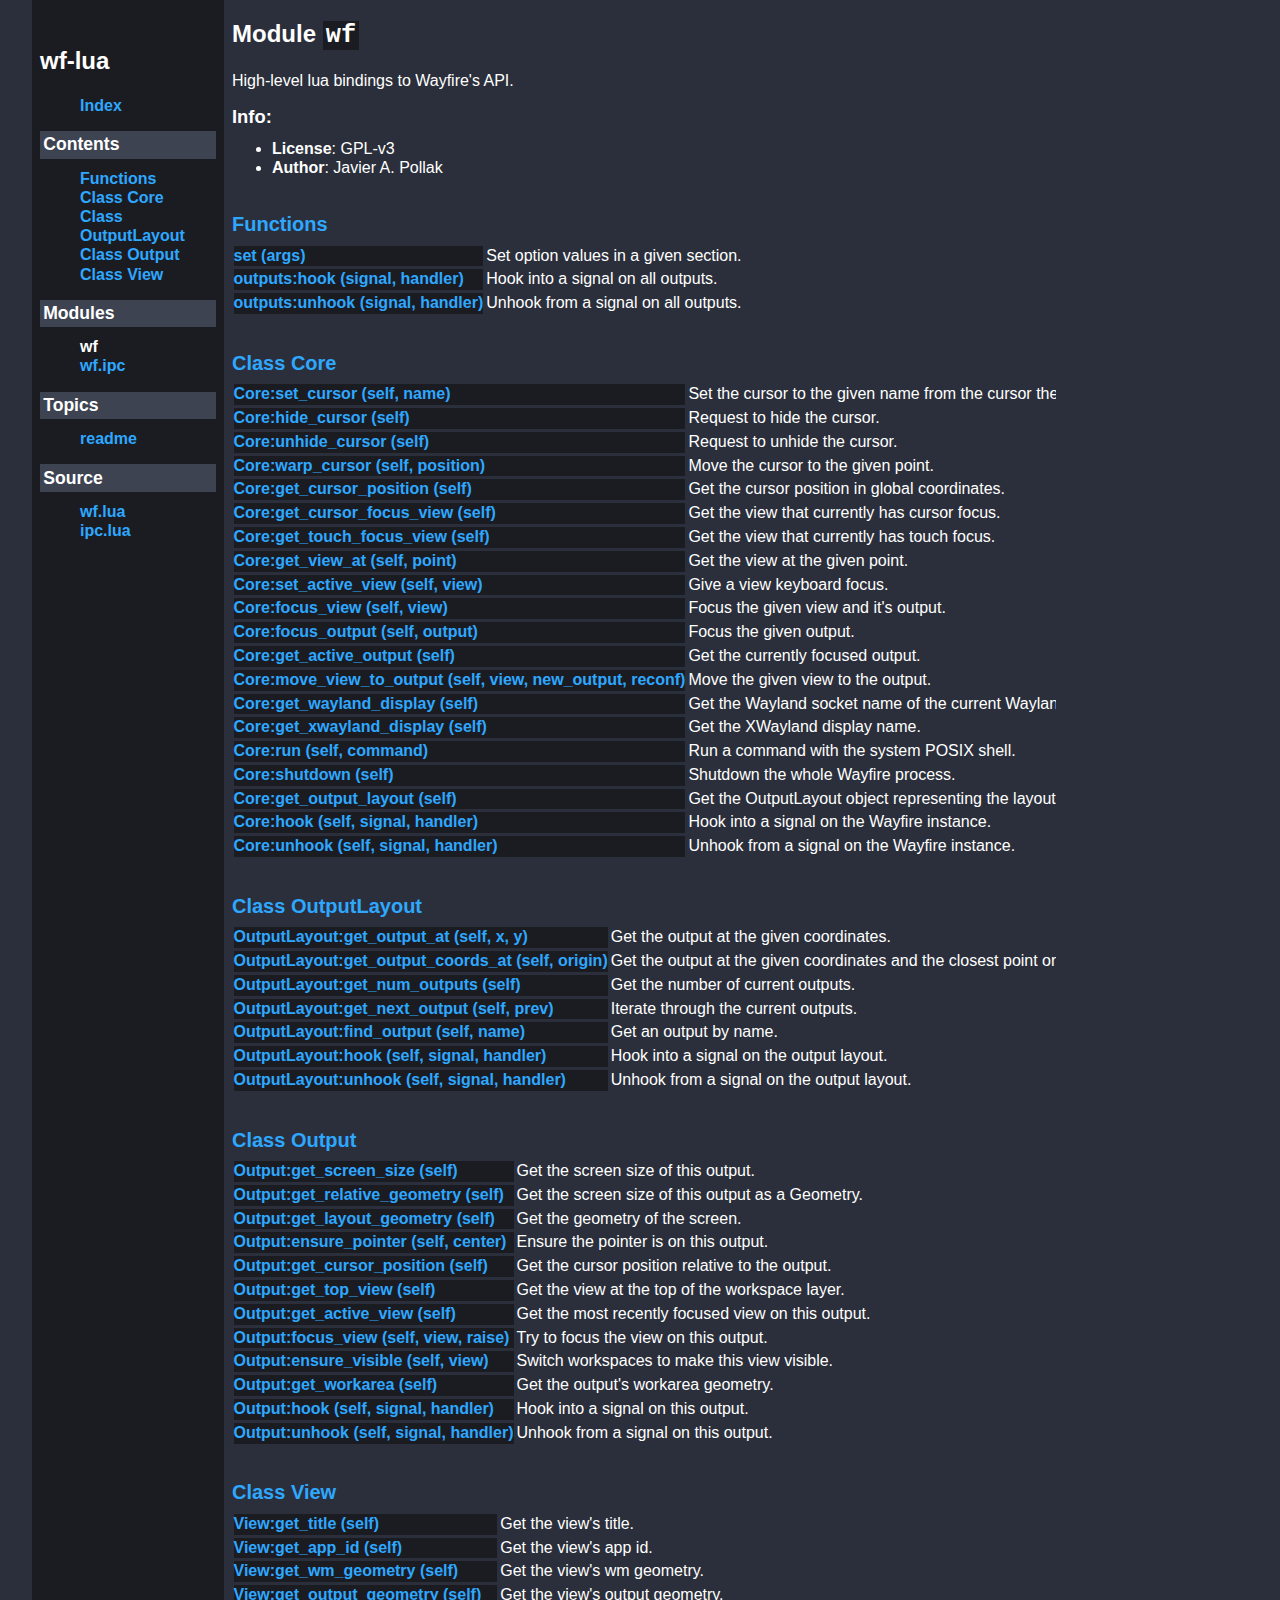
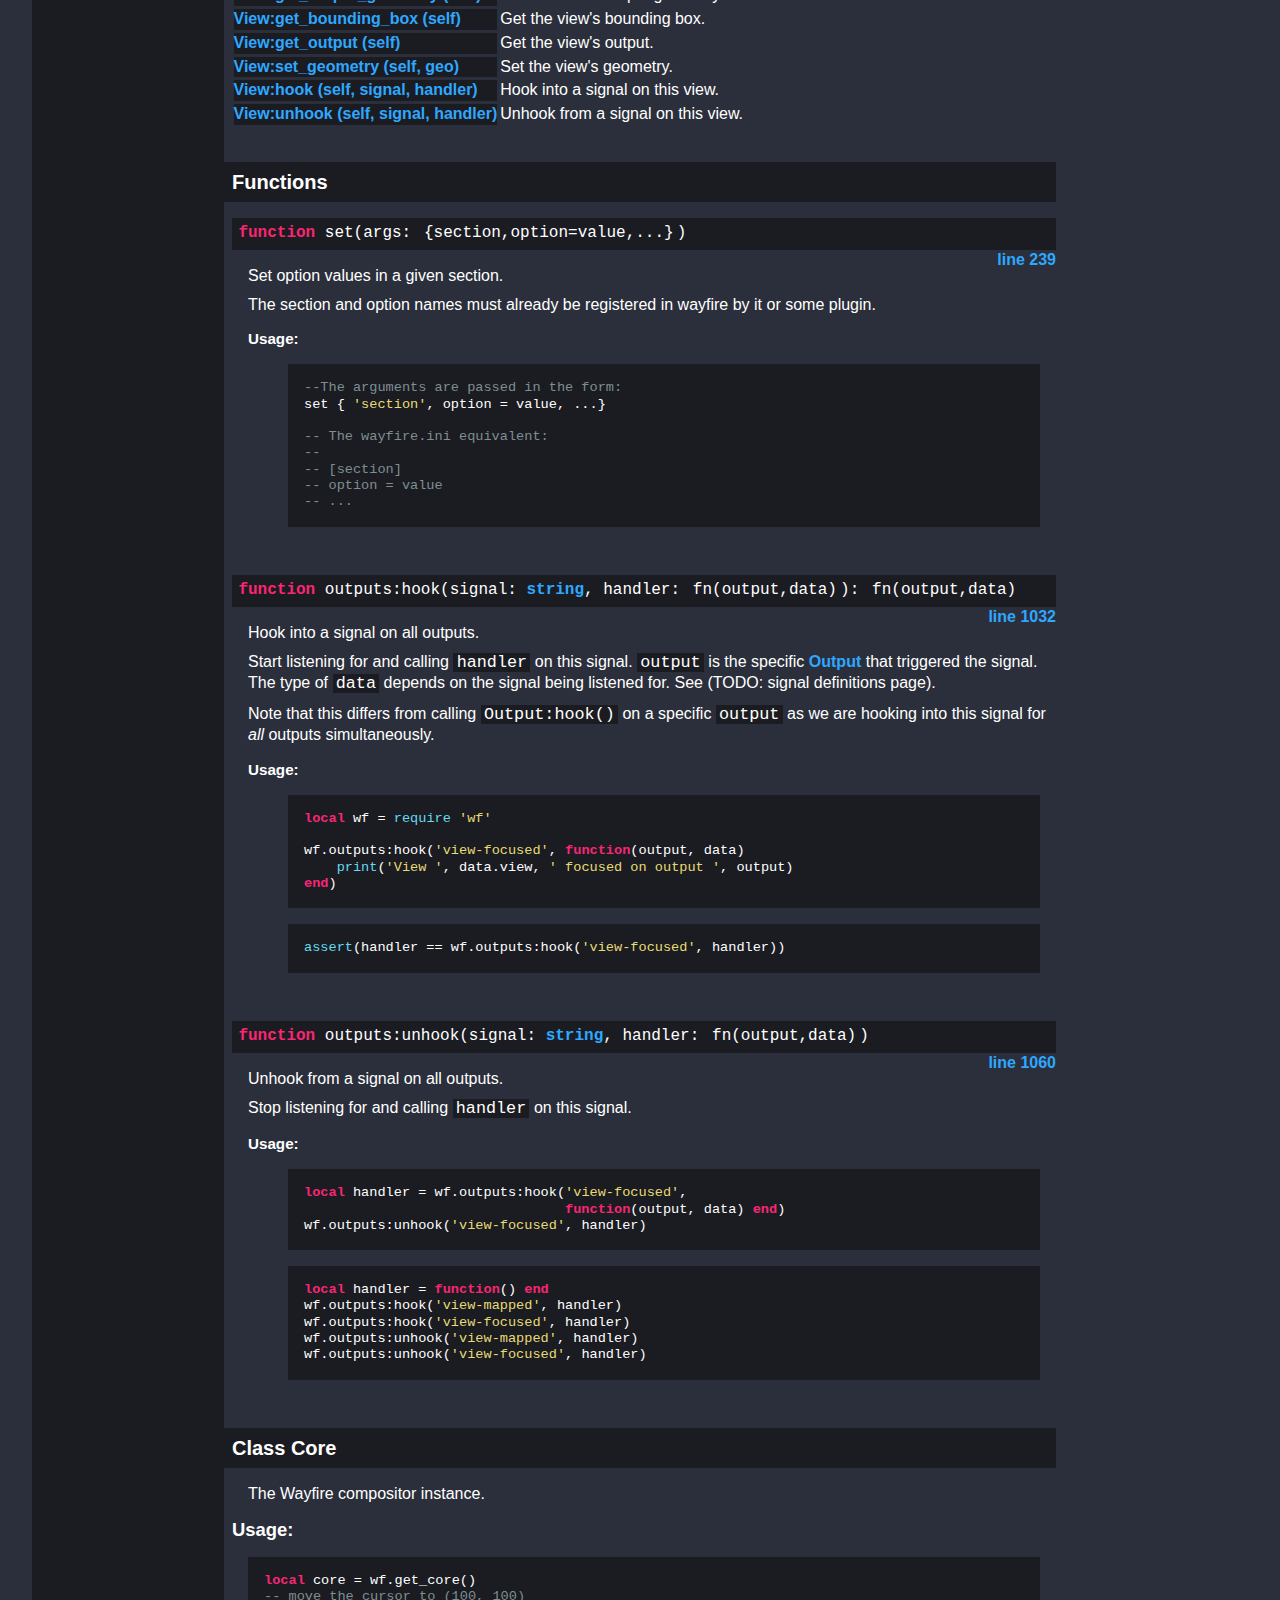
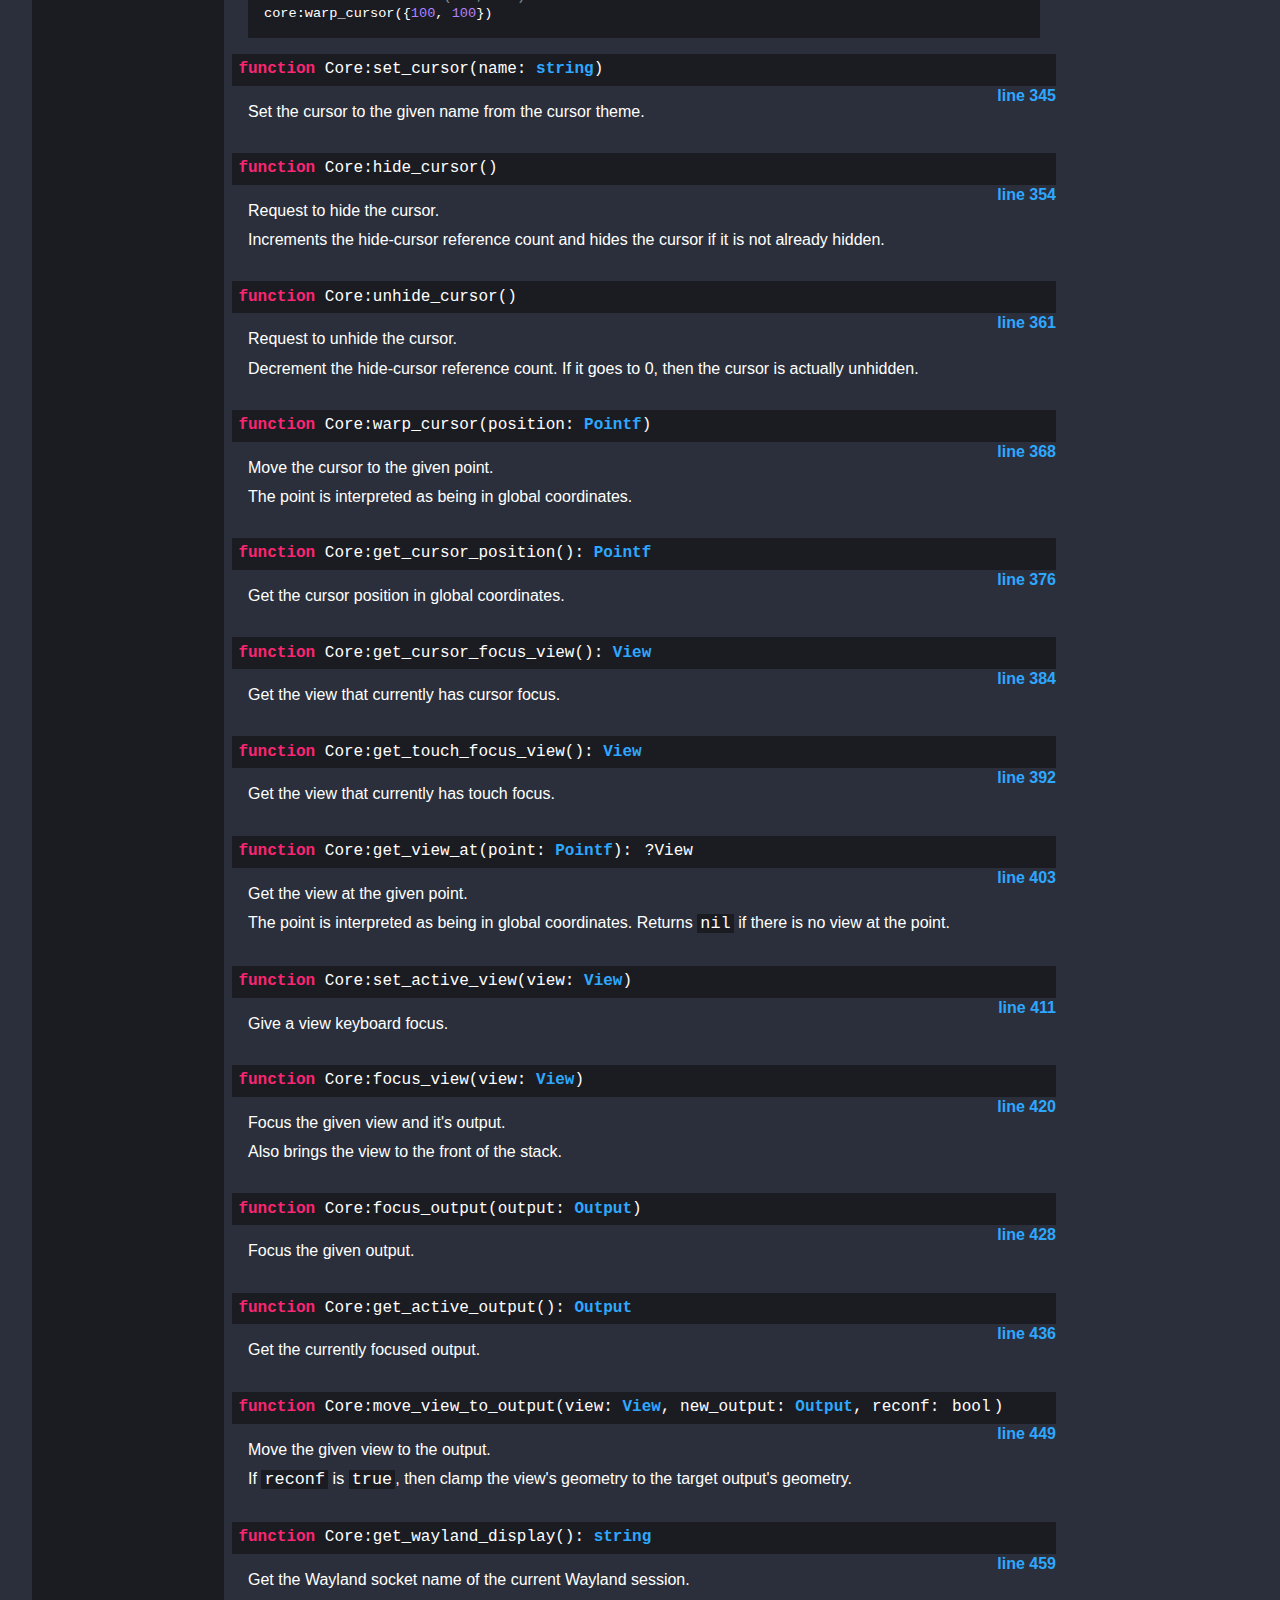
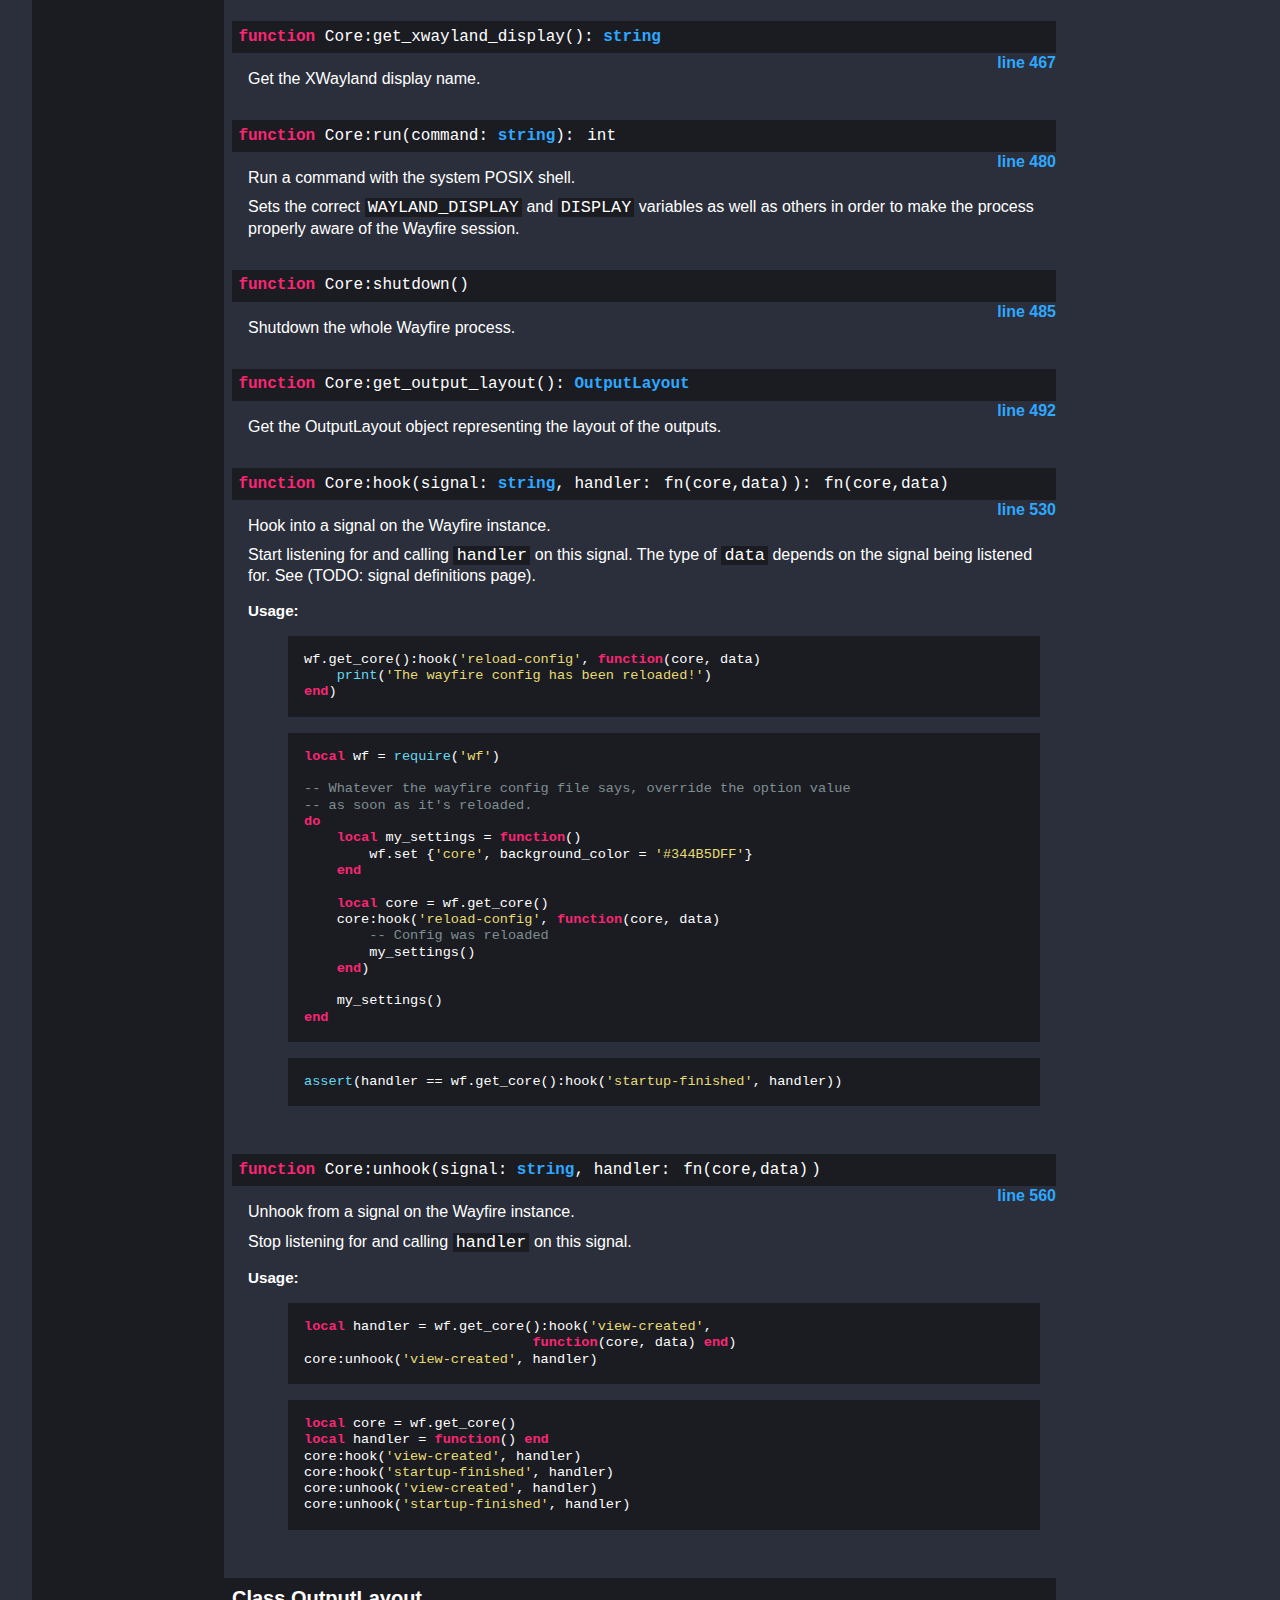
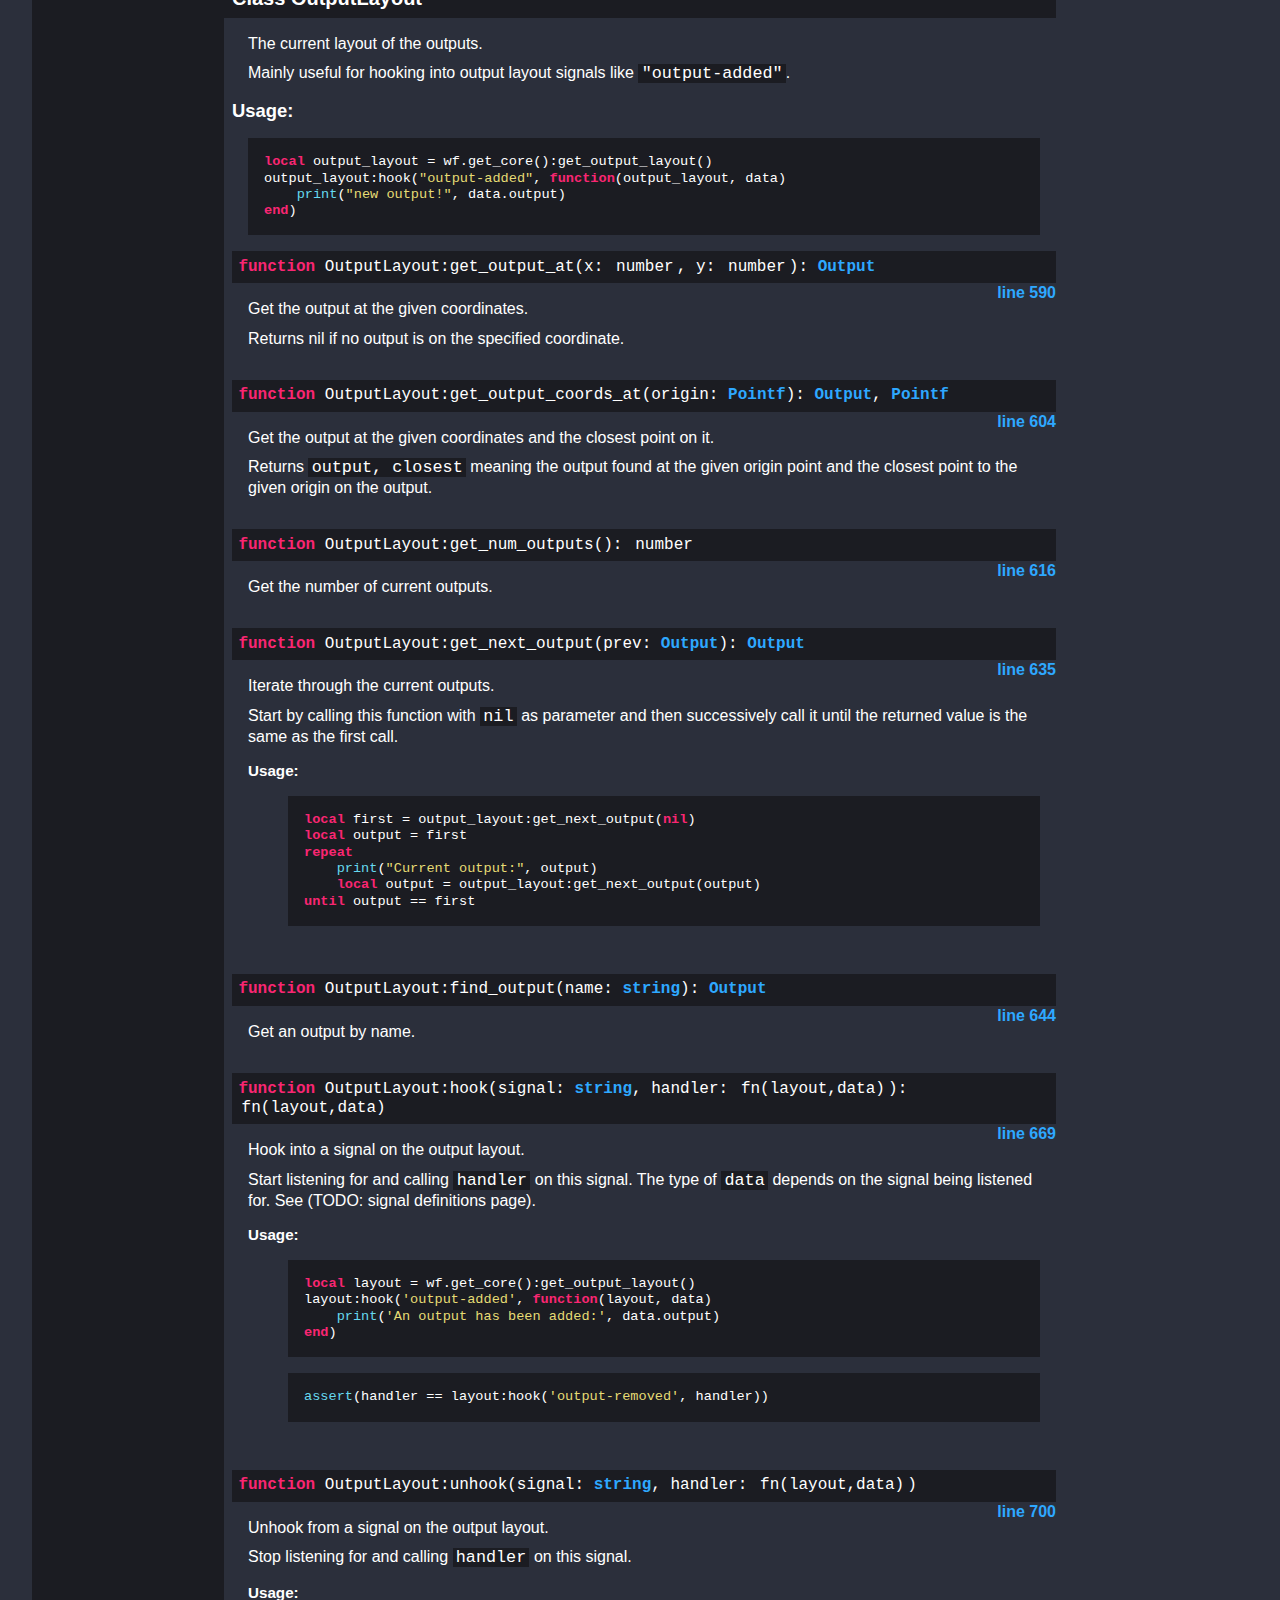
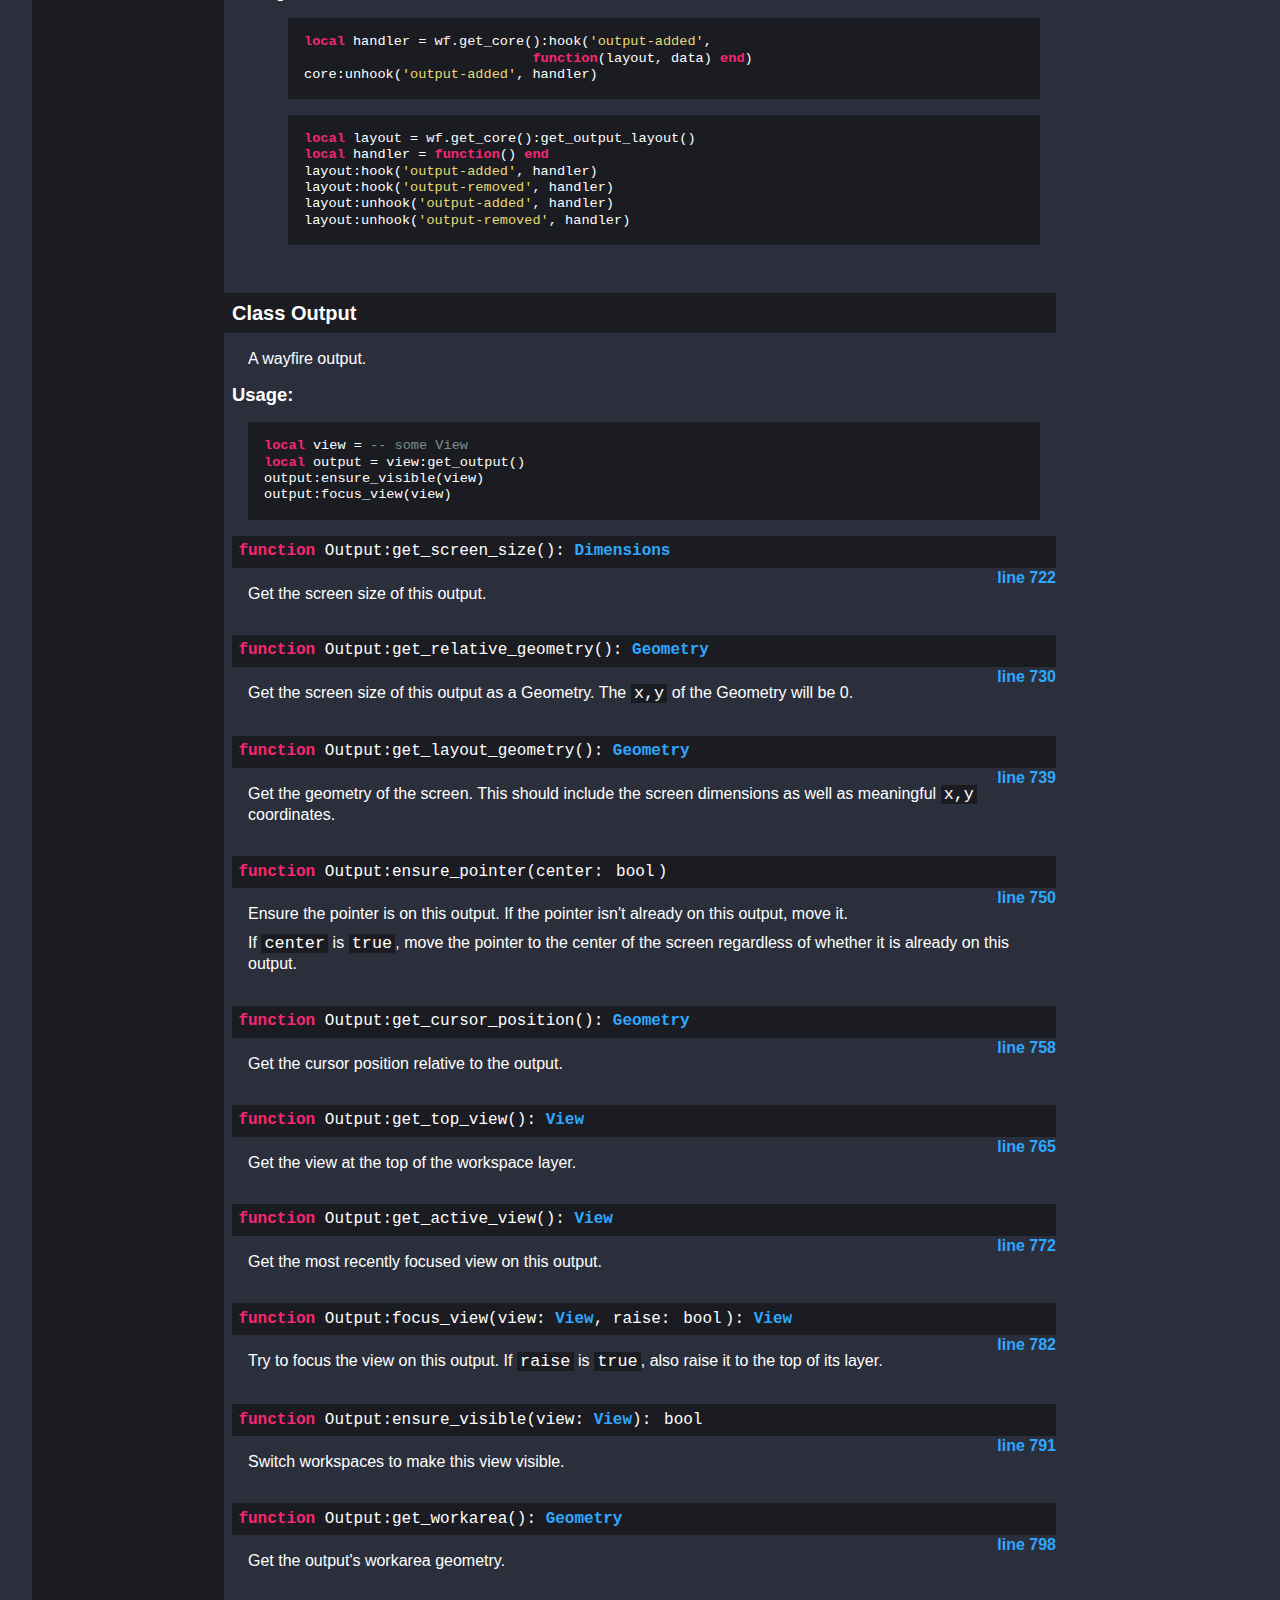
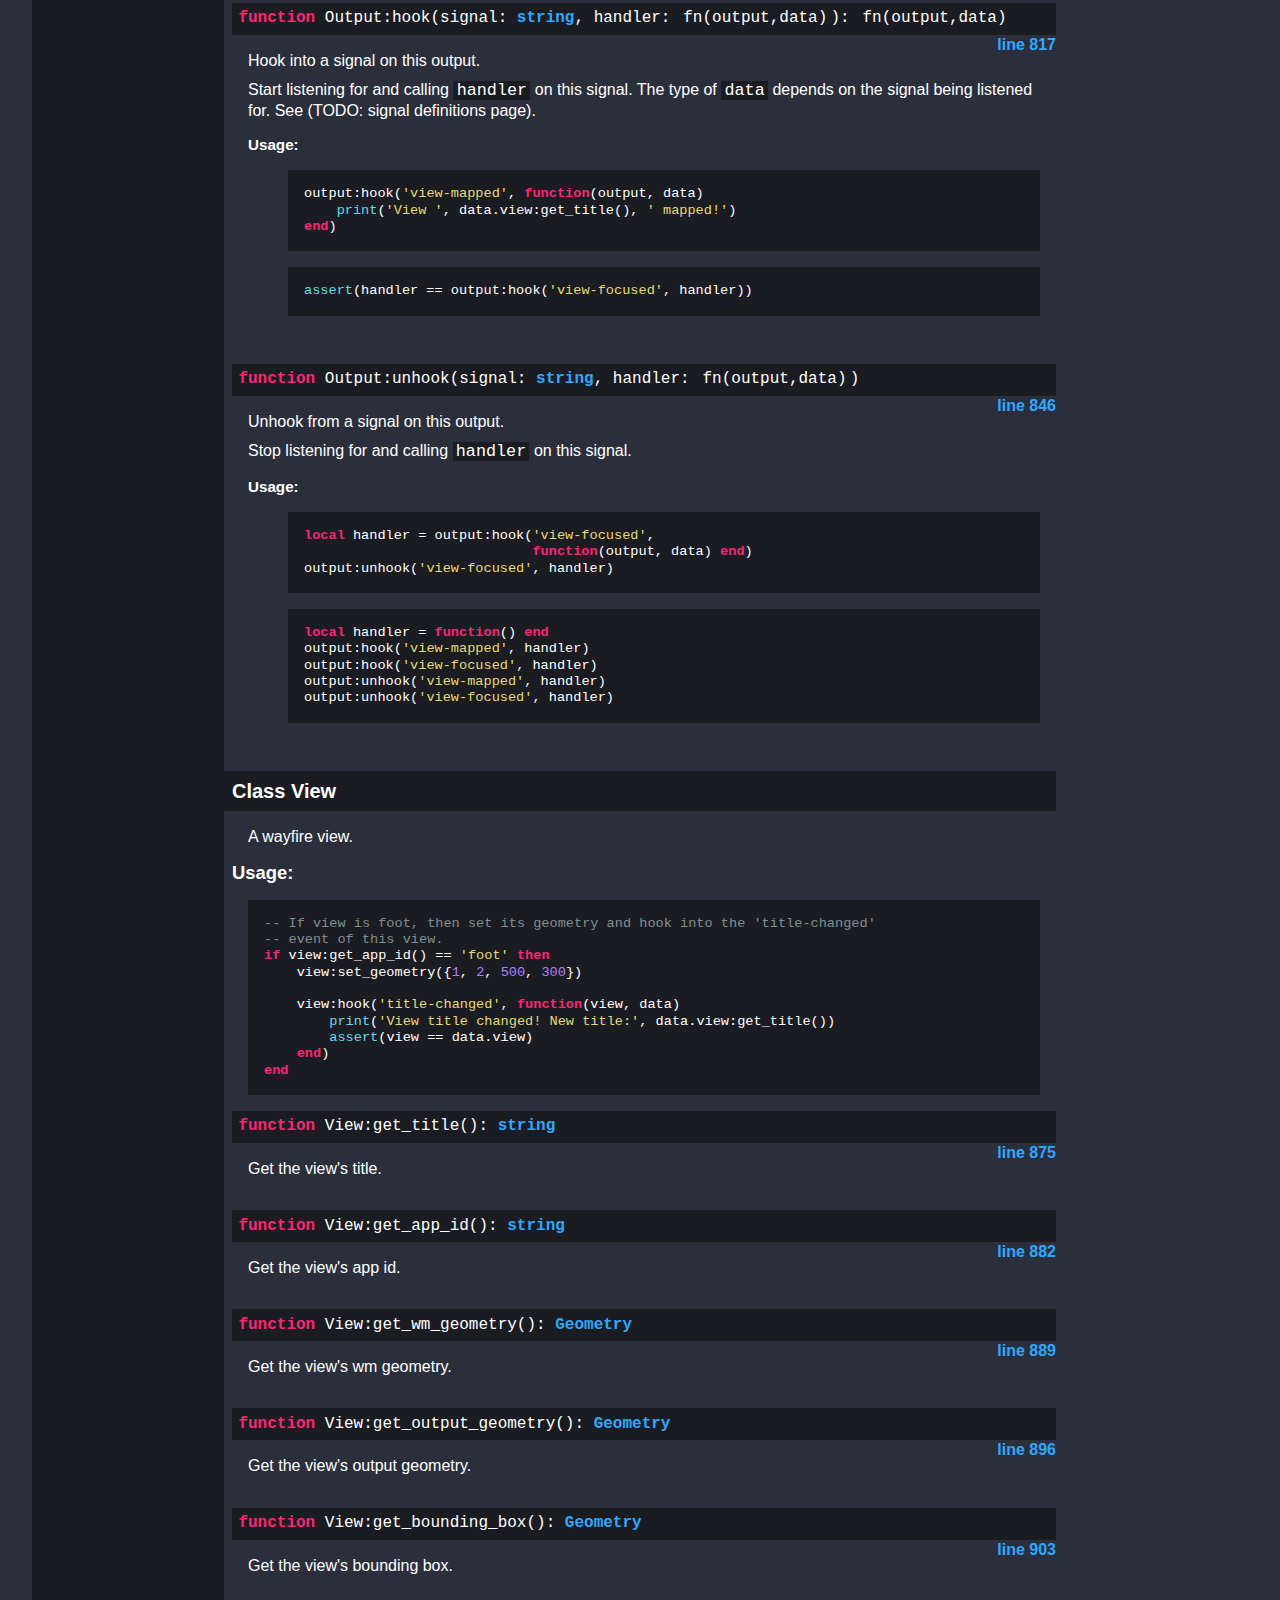
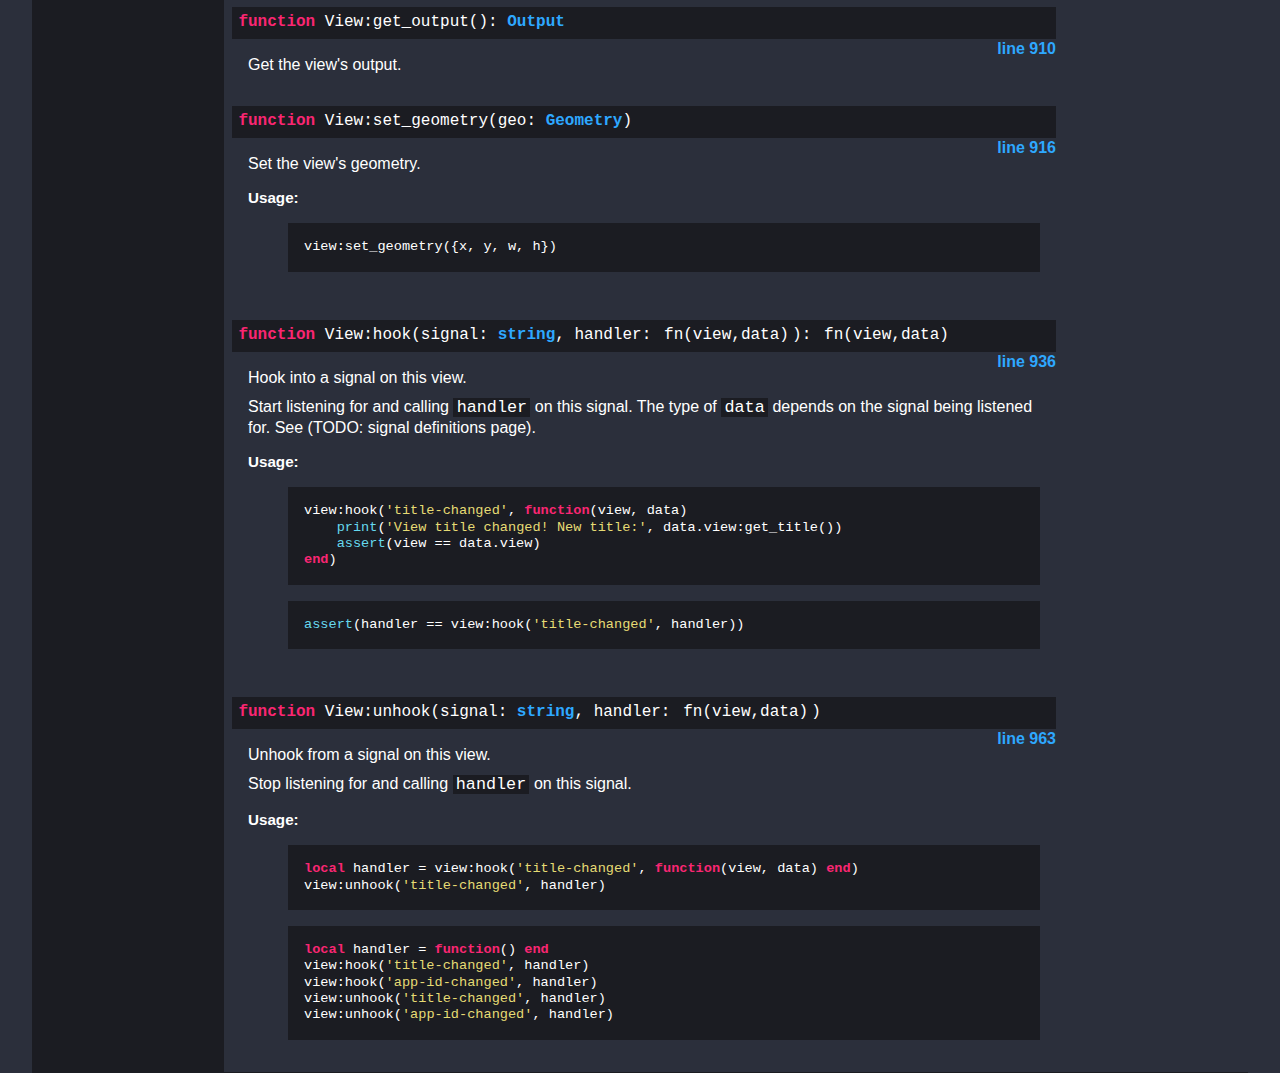
==== modules/wf.html @ d7ac3324 "deploy: 00651a68954be03afd6118ed244b99e311b38eae" ====
<!DOCTYPE html PUBLIC "-//W3C//DTD XHTML 1.0 Strict//EN"
   "http://www.w3.org/TR/xhtml1/DTD/xhtml1-strict.dtd">
<html>
<meta http-equiv="Content-Type" content="text/html; charset=UTF-8"/>
<head>
    <meta name="viewport" content="width=device-width, initial-scale=1">
    <title>wf-lua documentation</title>
    <link rel="stylesheet" href="../ldoc.css" type="text/css" />
</head>
<body>
<div id="container">
<div id="product">
	<div id="product_logo"></div>
	<div id="product_name"><big><b></b></big></div>
	<div id="product_description"></div>
</div> <!-- id="product" -->
<div id="main">
<!-- Menu -->
<nav id="navigation">
<br/>
<h1>wf-lua</h1>
<ul>
  <li><a href="../index.html">Index</a></li>
</ul>
<h2>Contents</h2>
<ul>
<li><a href="#Functions">Functions </a></li>
<li><a href="#Class_Core">Class Core </a></li>
<li><a href="#Class_OutputLayout">Class OutputLayout </a></li>
<li><a href="#Class_Output">Class Output </a></li>
<li><a href="#Class_View">Class View </a></li>
</ul>
<h2>Modules</h2>
<ul class="nowrap">
  <li><strong>wf</strong></li>
  <li><a href="../modules/wf.ipc.html">wf.ipc</a></li>
</ul>
<h2>Topics</h2>
<ul class="">
  <li><a href="../topics/readme.md.html">readme</a></li>
</ul>
<h2>Source</h2>
<ul class="nowrap">
  <li><a href="../source/wf.lua.html">wf.lua</a></li>
  <li><a href="../source/ipc.lua.html">ipc.lua</a></li>
</ul>
</nav> <!-- id="navigation" -->
<div id="content" class="">
<div class="module-info">
<h1>Module <code>wf</code></h1>
<p>High-level lua bindings to Wayfire's API.</p>
<p>

</p>
    <h3>Info:</h3>
    <ul>
        <li><strong>License</strong>: GPL-v3</li>
        <li><strong>Author</strong>: Javier A. Pollak</li>
    </ul>
<br>
<h2><a href="#Functions">Functions </a></h2>
<div class="function_list toc_list">
	<div class="name"><a href="#set">set (args)</a></div>
	<div class="summary">Set option values in a given section.</div>
	<div class="name"><a href="#outputs:hook">outputs:hook (signal, handler)</a></div>
	<div class="summary">Hook into a signal on all outputs.</div>
	<div class="name"><a href="#outputs:unhook">outputs:unhook (signal, handler)</a></div>
	<div class="summary">Unhook from a signal on all outputs.</div>
</div>
<br>
<h2><a href="#Class_Core">Class Core </a></h2>
<div class="function_list toc_list">
	<div class="name"><a href="#Core:set_cursor">Core:set_cursor (self, name)</a></div>
	<div class="summary">Set the cursor to the given name from the cursor theme.</div>
	<div class="name"><a href="#Core:hide_cursor">Core:hide_cursor (self)</a></div>
	<div class="summary">Request to hide the cursor.</div>
	<div class="name"><a href="#Core:unhide_cursor">Core:unhide_cursor (self)</a></div>
	<div class="summary">Request to unhide the cursor.</div>
	<div class="name"><a href="#Core:warp_cursor">Core:warp_cursor (self, position)</a></div>
	<div class="summary">Move the cursor to the given point.</div>
	<div class="name"><a href="#Core:get_cursor_position">Core:get_cursor_position (self)</a></div>
	<div class="summary">Get the cursor position in global coordinates.</div>
	<div class="name"><a href="#Core:get_cursor_focus_view">Core:get_cursor_focus_view (self)</a></div>
	<div class="summary">Get the view that currently has cursor focus.</div>
	<div class="name"><a href="#Core:get_touch_focus_view">Core:get_touch_focus_view (self)</a></div>
	<div class="summary">Get the view that currently has touch focus.</div>
	<div class="name"><a href="#Core:get_view_at">Core:get_view_at (self, point)</a></div>
	<div class="summary">Get the view at the given point.</div>
	<div class="name"><a href="#Core:set_active_view">Core:set_active_view (self, view)</a></div>
	<div class="summary">Give a view keyboard focus.</div>
	<div class="name"><a href="#Core:focus_view">Core:focus_view (self, view)</a></div>
	<div class="summary">Focus the given view and it's output.</div>
	<div class="name"><a href="#Core:focus_output">Core:focus_output (self, output)</a></div>
	<div class="summary">Focus the given output.</div>
	<div class="name"><a href="#Core:get_active_output">Core:get_active_output (self)</a></div>
	<div class="summary">Get the currently focused output.</div>
	<div class="name"><a href="#Core:move_view_to_output">Core:move_view_to_output (self, view, new_output, reconf)</a></div>
	<div class="summary">Move the given view to the output.</div>
	<div class="name"><a href="#Core:get_wayland_display">Core:get_wayland_display (self)</a></div>
	<div class="summary">Get the Wayland socket name of the current Wayland session.</div>
	<div class="name"><a href="#Core:get_xwayland_display">Core:get_xwayland_display (self)</a></div>
	<div class="summary">Get the XWayland display name.</div>
	<div class="name"><a href="#Core:run">Core:run (self, command)</a></div>
	<div class="summary">Run a command with the system POSIX shell.</div>
	<div class="name"><a href="#Core:shutdown">Core:shutdown (self)</a></div>
	<div class="summary">Shutdown the whole Wayfire process.</div>
	<div class="name"><a href="#Core:get_output_layout">Core:get_output_layout (self)</a></div>
	<div class="summary">Get the OutputLayout object representing the layout of the outputs.</div>
	<div class="name"><a href="#Core:hook">Core:hook (self, signal, handler)</a></div>
	<div class="summary">Hook into a signal on the Wayfire instance.</div>
	<div class="name"><a href="#Core:unhook">Core:unhook (self, signal, handler)</a></div>
	<div class="summary">Unhook from a signal on the Wayfire instance.</div>
</div>
<br>
<h2><a href="#Class_OutputLayout">Class OutputLayout </a></h2>
<div class="function_list toc_list">
	<div class="name"><a href="#OutputLayout:get_output_at">OutputLayout:get_output_at (self, x, y)</a></div>
	<div class="summary">Get the output at the given coordinates.</div>
	<div class="name"><a href="#OutputLayout:get_output_coords_at">OutputLayout:get_output_coords_at (self, origin)</a></div>
	<div class="summary">Get the output at the given coordinates and the closest point on it.</div>
	<div class="name"><a href="#OutputLayout:get_num_outputs">OutputLayout:get_num_outputs (self)</a></div>
	<div class="summary">Get the number of current outputs.</div>
	<div class="name"><a href="#OutputLayout:get_next_output">OutputLayout:get_next_output (self, prev)</a></div>
	<div class="summary">Iterate through the current outputs.</div>
	<div class="name"><a href="#OutputLayout:find_output">OutputLayout:find_output (self, name)</a></div>
	<div class="summary">Get an output by name.</div>
	<div class="name"><a href="#OutputLayout:hook">OutputLayout:hook (self, signal, handler)</a></div>
	<div class="summary">Hook into a signal on the output layout.</div>
	<div class="name"><a href="#OutputLayout:unhook">OutputLayout:unhook (self, signal, handler)</a></div>
	<div class="summary">Unhook from a signal on the output layout.</div>
</div>
<br>
<h2><a href="#Class_Output">Class Output </a></h2>
<div class="function_list toc_list">
	<div class="name"><a href="#Output:get_screen_size">Output:get_screen_size (self)</a></div>
	<div class="summary">Get the screen size of this output.</div>
	<div class="name"><a href="#Output:get_relative_geometry">Output:get_relative_geometry (self)</a></div>
	<div class="summary">Get the screen size of this output as a Geometry.</div>
	<div class="name"><a href="#Output:get_layout_geometry">Output:get_layout_geometry (self)</a></div>
	<div class="summary">Get the geometry of the screen.</div>
	<div class="name"><a href="#Output:ensure_pointer">Output:ensure_pointer (self, center)</a></div>
	<div class="summary">Ensure the pointer is on this output.</div>
	<div class="name"><a href="#Output:get_cursor_position">Output:get_cursor_position (self)</a></div>
	<div class="summary">Get the cursor position relative to the output.</div>
	<div class="name"><a href="#Output:get_top_view">Output:get_top_view (self)</a></div>
	<div class="summary">Get the view at the top of the workspace layer.</div>
	<div class="name"><a href="#Output:get_active_view">Output:get_active_view (self)</a></div>
	<div class="summary">Get the most recently focused view on this output.</div>
	<div class="name"><a href="#Output:focus_view">Output:focus_view (self, view, raise)</a></div>
	<div class="summary">Try to focus the view on this output.</div>
	<div class="name"><a href="#Output:ensure_visible">Output:ensure_visible (self, view)</a></div>
	<div class="summary">Switch workspaces to make this view visible.</div>
	<div class="name"><a href="#Output:get_workarea">Output:get_workarea (self)</a></div>
	<div class="summary">Get the output's workarea geometry.</div>
	<div class="name"><a href="#Output:hook">Output:hook (self, signal, handler)</a></div>
	<div class="summary">Hook into a signal on this output.</div>
	<div class="name"><a href="#Output:unhook">Output:unhook (self, signal, handler)</a></div>
	<div class="summary">Unhook from a signal on this output.</div>
</div>
<br>
<h2><a href="#Class_View">Class View </a></h2>
<div class="function_list toc_list">
	<div class="name"><a href="#View:get_title">View:get_title (self)</a></div>
	<div class="summary">Get the view's title.</div>
	<div class="name"><a href="#View:get_app_id">View:get_app_id (self)</a></div>
	<div class="summary">Get the view's app id.</div>
	<div class="name"><a href="#View:get_wm_geometry">View:get_wm_geometry (self)</a></div>
	<div class="summary">Get the view's wm geometry.</div>
	<div class="name"><a href="#View:get_output_geometry">View:get_output_geometry (self)</a></div>
	<div class="summary">Get the view's output geometry.</div>
	<div class="name"><a href="#View:get_bounding_box">View:get_bounding_box (self)</a></div>
	<div class="summary">Get the view's bounding box.</div>
	<div class="name"><a href="#View:get_output">View:get_output (self)</a></div>
	<div class="summary">Get the view's output.</div>
	<div class="name"><a href="#View:set_geometry">View:set_geometry (self, geo)</a></div>
	<div class="summary">Set the view's geometry.</div>
	<div class="name"><a href="#View:hook">View:hook (self, signal, handler)</a></div>
	<div class="summary">Hook into a signal on this view.</div>
	<div class="name"><a href="#View:unhook">View:unhook (self, signal, handler)</a></div>
	<div class="summary">Unhook from a signal on this view.</div>
</div>
<br/>
</div> <!-- id="module-info" -->
    <h2 class="section-header ">
        <a name="Functions"></a>
        Functions
    </h2>
    <div class="section-content">

    <dl class="function">
    <dt>
    <a name = "set"></a>
    <pre class="signature"><span class="keyword">function</span> set(args: <span class="backtick"><code>{section,option=value,...}</code></span>)</pre>
    <a style="float:right;" href="../source/wf.lua.html#239">line 239</a>
    </dt>
    <dd>
    Set option values in a given section. </p>

<p> The section and option names must already be registered in wayfire by it or
 some plugin.
    <h3>Usage:</h3>
    <ul class="examples">
        <pre class="example"><span class="comment">--The arguments are passed in the form:
</span>set { <span class="string">'section'</span>, option = value, ...}

<span class="comment">-- The wayfire.ini equivalent:
</span><span class="comment">--
</span><span class="comment">-- [section]
</span><span class="comment">-- option = value
</span><span class="comment">-- ...</span></pre>
    </ul>
</dd>
    <dt>
    <a name = "outputs:hook"></a>
    <pre class="signature"><span class="keyword">function</span> outputs:hook(signal: <span class="backtick"><a href="https://www.lua.org/manual/5.1/manual.html#5.4">string</a></span>, handler: <span class="backtick"><code>fn(output,data)</code></span>): <span class="backtick"><code>fn(output,data)</code></span></pre>
    <a style="float:right;" href="../source/wf.lua.html#1032">line 1032</a>
    </dt>
    <dd>
    Hook into a signal on all outputs. </p>

<p> Start listening for and calling <code>handler</code> on this signal.
 <code>output</code> is the specific <a href="../modules/wf.html#Output">Output</a> that triggered the signal.
 The type of <code>data</code> depends on the signal being listened for.
 See (TODO: signal definitions page).</p>

<p> Note that this differs from calling <code>Output:hook()</code> on a specific
 <code>output</code> as we are hooking into this signal for <em>all</em> outputs
 simultaneously.
    <h3>Usage:</h3>
    <ul class="examples">
        <li><pre class="example"><span class="keyword">local</span> wf = <span class="global">require</span> <span class="string">'wf'</span>

wf.outputs:hook(<span class="string">'view-focused'</span>, <span class="keyword">function</span>(output, data)
    <span class="global">print</span>(<span class="string">'View '</span>, data.view, <span class="string">' focused on output '</span>, output)
<span class="keyword">end</span>)</pre></li>
        <li><pre class="example"><span class="global">assert</span>(handler == wf.outputs:hook(<span class="string">'view-focused'</span>, handler))</pre></li>
    </ul>
</dd>
    <dt>
    <a name = "outputs:unhook"></a>
    <pre class="signature"><span class="keyword">function</span> outputs:unhook(signal: <span class="backtick"><a href="https://www.lua.org/manual/5.1/manual.html#5.4">string</a></span>, handler: <span class="backtick"><code>fn(output,data)</code></span>)</pre>
    <a style="float:right;" href="../source/wf.lua.html#1060">line 1060</a>
    </dt>
    <dd>
    Unhook from a signal on all outputs. </p>

<p> Stop listening for and calling <code>handler</code> on this signal.
    <h3>Usage:</h3>
    <ul class="examples">
        <li><pre class="example"><span class="keyword">local</span> handler = wf.outputs:hook(<span class="string">'view-focused'</span>,
                                <span class="keyword">function</span>(output, data) <span class="keyword">end</span>)
wf.outputs:unhook(<span class="string">'view-focused'</span>, handler)</pre></li>
        <li><pre class="example"><span class="keyword">local</span> handler = <span class="keyword">function</span>() <span class="keyword">end</span>
wf.outputs:hook(<span class="string">'view-mapped'</span>, handler)
wf.outputs:hook(<span class="string">'view-focused'</span>, handler)
wf.outputs:unhook(<span class="string">'view-mapped'</span>, handler)
wf.outputs:unhook(<span class="string">'view-focused'</span>, handler)</pre></li>
    </ul>
</dd>
</dl>
</div> <!-- class="section-content" -->
    <h2 class="section-header has-description">
        <a name="Class_Core"></a>
        Class Core
    </h2>
    <div class="section-content">

          <div class="section-description">
          The Wayfire compositor instance.
          </div>
            <h3>Usage:</h3>
            <pre class="example section-example"><span class="keyword">local</span> core = wf.get_core()
<span class="comment">-- move the cursor to (100, 100)
</span>core:warp_cursor({<span class="number">100</span>, <span class="number">100</span>})</pre>
    <dl class="function">
    <dt>
    <a name = "Core:set_cursor"></a>
    <pre class="signature"><span class="keyword">function</span> Core:set_cursor(name: <span class="backtick"><a href="https://www.lua.org/manual/5.1/manual.html#5.4">string</a></span>)</pre>
    <a style="float:right;" href="../source/wf.lua.html#345">line 345</a>
    </dt>
    <dd>
    Set the cursor to the given name from the cursor theme.
</dd>
    <dt>
    <a name = "Core:hide_cursor"></a>
    <pre class="signature"><span class="keyword">function</span> Core:hide_cursor()</pre>
    <a style="float:right;" href="../source/wf.lua.html#354">line 354</a>
    </dt>
    <dd>
    Request to hide the cursor. </p>

<p> Increments the hide-cursor reference count and hides the cursor if
 it is not already hidden.
</dd>
    <dt>
    <a name = "Core:unhide_cursor"></a>
    <pre class="signature"><span class="keyword">function</span> Core:unhide_cursor()</pre>
    <a style="float:right;" href="../source/wf.lua.html#361">line 361</a>
    </dt>
    <dd>
    Request to unhide the cursor. </p>

<p> Decrement the hide-cursor reference count. If it goes to 0, then the
 cursor is actually unhidden.
</dd>
    <dt>
    <a name = "Core:warp_cursor"></a>
    <pre class="signature"><span class="keyword">function</span> Core:warp_cursor(position: <span class="backtick"><a href="../modules/wf.html#Pointf">Pointf</a></span>)</pre>
    <a style="float:right;" href="../source/wf.lua.html#368">line 368</a>
    </dt>
    <dd>
    Move the cursor to the given point. </p>

<p> The point is interpreted as being in global coordinates.
</dd>
    <dt>
    <a name = "Core:get_cursor_position"></a>
    <pre class="signature"><span class="keyword">function</span> Core:get_cursor_position(): <span class="backtick"><a href="../modules/wf.html#Pointf">Pointf</a></span></pre>
    <a style="float:right;" href="../source/wf.lua.html#376">line 376</a>
    </dt>
    <dd>
    Get the cursor position in global coordinates.
</dd>
    <dt>
    <a name = "Core:get_cursor_focus_view"></a>
    <pre class="signature"><span class="keyword">function</span> Core:get_cursor_focus_view(): <span class="backtick"><a href="../modules/wf.html#View">View</a></span></pre>
    <a style="float:right;" href="../source/wf.lua.html#384">line 384</a>
    </dt>
    <dd>
    Get the view that currently has cursor focus.
</dd>
    <dt>
    <a name = "Core:get_touch_focus_view"></a>
    <pre class="signature"><span class="keyword">function</span> Core:get_touch_focus_view(): <span class="backtick"><a href="../modules/wf.html#View">View</a></span></pre>
    <a style="float:right;" href="../source/wf.lua.html#392">line 392</a>
    </dt>
    <dd>
    Get the view that currently has touch focus.
</dd>
    <dt>
    <a name = "Core:get_view_at"></a>
    <pre class="signature"><span class="keyword">function</span> Core:get_view_at(point: <span class="backtick"><a href="../modules/wf.html#Pointf">Pointf</a></span>): <span class="backtick"><code>?View</code></span></pre>
    <a style="float:right;" href="../source/wf.lua.html#403">line 403</a>
    </dt>
    <dd>
    Get the view at the given point. </p>

<p> The point is interpreted as being in global coordinates.
 Returns <code>nil</code> if there is no view at the point.
</dd>
    <dt>
    <a name = "Core:set_active_view"></a>
    <pre class="signature"><span class="keyword">function</span> Core:set_active_view(view: <span class="backtick"><a href="../modules/wf.html#View">View</a></span>)</pre>
    <a style="float:right;" href="../source/wf.lua.html#411">line 411</a>
    </dt>
    <dd>
    Give a view keyboard focus.
</dd>
    <dt>
    <a name = "Core:focus_view"></a>
    <pre class="signature"><span class="keyword">function</span> Core:focus_view(view: <span class="backtick"><a href="../modules/wf.html#View">View</a></span>)</pre>
    <a style="float:right;" href="../source/wf.lua.html#420">line 420</a>
    </dt>
    <dd>
    Focus the given view and it's output. </p>

<p> Also brings the view to the front of the stack.
</dd>
    <dt>
    <a name = "Core:focus_output"></a>
    <pre class="signature"><span class="keyword">function</span> Core:focus_output(output: <span class="backtick"><a href="../modules/wf.html#Output">Output</a></span>)</pre>
    <a style="float:right;" href="../source/wf.lua.html#428">line 428</a>
    </dt>
    <dd>
    Focus the given output.
</dd>
    <dt>
    <a name = "Core:get_active_output"></a>
    <pre class="signature"><span class="keyword">function</span> Core:get_active_output(): <span class="backtick"><a href="../modules/wf.html#Output">Output</a></span></pre>
    <a style="float:right;" href="../source/wf.lua.html#436">line 436</a>
    </dt>
    <dd>
    Get the currently focused output.
</dd>
    <dt>
    <a name = "Core:move_view_to_output"></a>
    <pre class="signature"><span class="keyword">function</span> Core:move_view_to_output(view: <span class="backtick"><a href="../modules/wf.html#View">View</a></span>, new_output: <span class="backtick"><a href="../modules/wf.html#Output">Output</a></span>, reconf: <span class="backtick"><code>bool</code></span>)</pre>
    <a style="float:right;" href="../source/wf.lua.html#449">line 449</a>
    </dt>
    <dd>
    Move the given view to the output. </p>

<p> If <code>reconf</code> is <code>true</code>, then clamp the view's geometry to the
 target output's geometry.
</dd>
    <dt>
    <a name = "Core:get_wayland_display"></a>
    <pre class="signature"><span class="keyword">function</span> Core:get_wayland_display(): <span class="backtick"><a href="https://www.lua.org/manual/5.1/manual.html#5.4">string</a></span></pre>
    <a style="float:right;" href="../source/wf.lua.html#459">line 459</a>
    </dt>
    <dd>
    Get the Wayland socket name of the current Wayland session.
</dd>
    <dt>
    <a name = "Core:get_xwayland_display"></a>
    <pre class="signature"><span class="keyword">function</span> Core:get_xwayland_display(): <span class="backtick"><a href="https://www.lua.org/manual/5.1/manual.html#5.4">string</a></span></pre>
    <a style="float:right;" href="../source/wf.lua.html#467">line 467</a>
    </dt>
    <dd>
    Get the XWayland display name.
</dd>
    <dt>
    <a name = "Core:run"></a>
    <pre class="signature"><span class="keyword">function</span> Core:run(command: <span class="backtick"><a href="https://www.lua.org/manual/5.1/manual.html#5.4">string</a></span>): <span class="backtick"><code>int</code></span></pre>
    <a style="float:right;" href="../source/wf.lua.html#480">line 480</a>
    </dt>
    <dd>
    Run a command with the system POSIX shell. </p>

<p> Sets the correct <code>WAYLAND_DISPLAY</code> and <code>DISPLAY</code> variables as well as
 others in order to make the process properly aware of the Wayfire
 session.
</dd>
    <dt>
    <a name = "Core:shutdown"></a>
    <pre class="signature"><span class="keyword">function</span> Core:shutdown()</pre>
    <a style="float:right;" href="../source/wf.lua.html#485">line 485</a>
    </dt>
    <dd>
    Shutdown the whole Wayfire process.
</dd>
    <dt>
    <a name = "Core:get_output_layout"></a>
    <pre class="signature"><span class="keyword">function</span> Core:get_output_layout(): <span class="backtick"><a href="../modules/wf.html#OutputLayout">OutputLayout</a></span></pre>
    <a style="float:right;" href="../source/wf.lua.html#492">line 492</a>
    </dt>
    <dd>
    Get the OutputLayout object representing the layout of the outputs.
</dd>
    <dt>
    <a name = "Core:hook"></a>
    <pre class="signature"><span class="keyword">function</span> Core:hook(signal: <span class="backtick"><a href="https://www.lua.org/manual/5.1/manual.html#5.4">string</a></span>, handler: <span class="backtick"><code>fn(core,data)</code></span>): <span class="backtick"><code>fn(core,data)</code></span></pre>
    <a style="float:right;" href="../source/wf.lua.html#530">line 530</a>
    </dt>
    <dd>
    Hook into a signal on the Wayfire instance. </p>

<p> Start listening for and calling <code>handler</code> on this signal.
 The type of <code>data</code> depends on the signal being listened for.
 See (TODO: signal definitions page).
    <h3>Usage:</h3>
    <ul class="examples">
        <li><pre class="example">wf.get_core():hook(<span class="string">'reload-config'</span>, <span class="keyword">function</span>(core, data)
    <span class="global">print</span>(<span class="string">'The wayfire config has been reloaded!'</span>)
<span class="keyword">end</span>)</pre></li>
        <li><pre class="example"><span class="keyword">local</span> wf = <span class="global">require</span>(<span class="string">'wf'</span>)

<span class="comment">-- Whatever the wayfire config file says, override the option value
</span><span class="comment">-- as soon as it's reloaded.
</span><span class="keyword">do</span>
    <span class="keyword">local</span> my_settings = <span class="keyword">function</span>()
        wf.set {<span class="string">'core'</span>, background_color = <span class="string">'#344B5DFF'</span>}
    <span class="keyword">end</span>

    <span class="keyword">local</span> core = wf.get_core()
    core:hook(<span class="string">'reload-config'</span>, <span class="keyword">function</span>(core, data)
        <span class="comment">-- Config was reloaded
</span>        my_settings()
    <span class="keyword">end</span>)

    my_settings()
<span class="keyword">end</span></pre></li>
        <li><pre class="example"><span class="global">assert</span>(handler == wf.get_core():hook(<span class="string">'startup-finished'</span>, handler))</pre></li>
    </ul>
</dd>
    <dt>
    <a name = "Core:unhook"></a>
    <pre class="signature"><span class="keyword">function</span> Core:unhook(signal: <span class="backtick"><a href="https://www.lua.org/manual/5.1/manual.html#5.4">string</a></span>, handler: <span class="backtick"><code>fn(core,data)</code></span>)</pre>
    <a style="float:right;" href="../source/wf.lua.html#560">line 560</a>
    </dt>
    <dd>
    Unhook from a signal on the Wayfire instance. </p>

<p> Stop listening for and calling <code>handler</code> on this signal.
    <h3>Usage:</h3>
    <ul class="examples">
        <li><pre class="example"><span class="keyword">local</span> handler = wf.get_core():hook(<span class="string">'view-created'</span>,
                            <span class="keyword">function</span>(core, data) <span class="keyword">end</span>)
core:unhook(<span class="string">'view-created'</span>, handler)</pre></li>
        <li><pre class="example"><span class="keyword">local</span> core = wf.get_core()
<span class="keyword">local</span> handler = <span class="keyword">function</span>() <span class="keyword">end</span>
core:hook(<span class="string">'view-created'</span>, handler)
core:hook(<span class="string">'startup-finished'</span>, handler)
core:unhook(<span class="string">'view-created'</span>, handler)
core:unhook(<span class="string">'startup-finished'</span>, handler)</pre></li>
    </ul>
</dd>
</dl>
</div> <!-- class="section-content" -->
    <h2 class="section-header has-description">
        <a name="Class_OutputLayout"></a>
        Class OutputLayout
    </h2>
    <div class="section-content">

          <div class="section-description">
          The current layout of the outputs. </p>

<p> Mainly useful for hooking into output layout signals like <code>&quot;output-added&quot;</code>.
          </div>
            <h3>Usage:</h3>
            <pre class="example section-example"><span class="keyword">local</span> output_layout = wf.get_core():get_output_layout()
output_layout:hook(<span class="string">"output-added"</span>, <span class="keyword">function</span>(output_layout, data)
    <span class="global">print</span>(<span class="string">"new output!"</span>, data.output)
<span class="keyword">end</span>)</pre>
    <dl class="function">
    <dt>
    <a name = "OutputLayout:get_output_at"></a>
    <pre class="signature"><span class="keyword">function</span> OutputLayout:get_output_at(x: <span class="backtick"><code>number</code></span>, y: <span class="backtick"><code>number</code></span>): <span class="backtick"><a href="../modules/wf.html#Output">Output</a></span></pre>
    <a style="float:right;" href="../source/wf.lua.html#590">line 590</a>
    </dt>
    <dd>
    Get the output at the given coordinates. </p>

<p> Returns nil if no output is on the specified coordinate.
</dd>
    <dt>
    <a name = "OutputLayout:get_output_coords_at"></a>
    <pre class="signature"><span class="keyword">function</span> OutputLayout:get_output_coords_at(origin: <span class="backtick"><a href="../modules/wf.html#Pointf">Pointf</a></span>): <span class="backtick"><a href="../modules/wf.html#Output">Output</a></span>, <span class="backtick"><a href="../modules/wf.html#Pointf">Pointf</a></span></pre>
    <a style="float:right;" href="../source/wf.lua.html#604">line 604</a>
    </dt>
    <dd>
    Get the output at the given coordinates and the closest point on it. </p>

<p> Returns <code>output, closest</code> meaning the output found at the given
 origin point and the closest point to the given origin on the output.
</dd>
    <dt>
    <a name = "OutputLayout:get_num_outputs"></a>
    <pre class="signature"><span class="keyword">function</span> OutputLayout:get_num_outputs(): <span class="backtick"><code>number</code></span></pre>
    <a style="float:right;" href="../source/wf.lua.html#616">line 616</a>
    </dt>
    <dd>
    Get the number of current outputs.
</dd>
    <dt>
    <a name = "OutputLayout:get_next_output"></a>
    <pre class="signature"><span class="keyword">function</span> OutputLayout:get_next_output(prev: <span class="backtick"><a href="../modules/wf.html#Output">Output</a></span>): <span class="backtick"><a href="../modules/wf.html#Output">Output</a></span></pre>
    <a style="float:right;" href="../source/wf.lua.html#635">line 635</a>
    </dt>
    <dd>
    Iterate through the current outputs. </p>

<p> Start by calling this function with <code>nil</code> as parameter and then
 successively call it until the returned value is the same as the
 first call.

    <h3>Usage:</h3>
    <ul class="examples">
        <pre class="example"><span class="keyword">local</span> first = output_layout:get_next_output(<span class="keyword">nil</span>)
<span class="keyword">local</span> output = first
<span class="keyword">repeat</span>
    <span class="global">print</span>(<span class="string">"Current output:"</span>, output)
    <span class="keyword">local</span> output = output_layout:get_next_output(output)
<span class="keyword">until</span> output == first</pre>
    </ul>
</dd>
    <dt>
    <a name = "OutputLayout:find_output"></a>
    <pre class="signature"><span class="keyword">function</span> OutputLayout:find_output(name: <span class="backtick"><a href="https://www.lua.org/manual/5.1/manual.html#5.4">string</a></span>): <span class="backtick"><a href="../modules/wf.html#Output">Output</a></span></pre>
    <a style="float:right;" href="../source/wf.lua.html#644">line 644</a>
    </dt>
    <dd>
    Get an output by name.

</dd>
    <dt>
    <a name = "OutputLayout:hook"></a>
    <pre class="signature"><span class="keyword">function</span> OutputLayout:hook(signal: <span class="backtick"><a href="https://www.lua.org/manual/5.1/manual.html#5.4">string</a></span>, handler: <span class="backtick"><code>fn(layout,data)</code></span>): <span class="backtick"><code>fn(layout,data)</code></span></pre>
    <a style="float:right;" href="../source/wf.lua.html#669">line 669</a>
    </dt>
    <dd>
    Hook into a signal on the output layout. </p>

<p> Start listening for and calling <code>handler</code> on this signal.
 The type of <code>data</code> depends on the signal being listened for.
 See (TODO: signal definitions page).
    <h3>Usage:</h3>
    <ul class="examples">
        <li><pre class="example"><span class="keyword">local</span> layout = wf.get_core():get_output_layout()
layout:hook(<span class="string">'output-added'</span>, <span class="keyword">function</span>(layout, data)
    <span class="global">print</span>(<span class="string">'An output has been added:'</span>, data.output)
<span class="keyword">end</span>)</pre></li>
        <li><pre class="example"><span class="global">assert</span>(handler == layout:hook(<span class="string">'output-removed'</span>, handler))</pre></li>
    </ul>
</dd>
    <dt>
    <a name = "OutputLayout:unhook"></a>
    <pre class="signature"><span class="keyword">function</span> OutputLayout:unhook(signal: <span class="backtick"><a href="https://www.lua.org/manual/5.1/manual.html#5.4">string</a></span>, handler: <span class="backtick"><code>fn(layout,data)</code></span>)</pre>
    <a style="float:right;" href="../source/wf.lua.html#700">line 700</a>
    </dt>
    <dd>
    Unhook from a signal on the output layout. </p>

<p> Stop listening for and calling <code>handler</code> on this signal.
    <h3>Usage:</h3>
    <ul class="examples">
        <li><pre class="example"><span class="keyword">local</span> handler = wf.get_core():hook(<span class="string">'output-added'</span>,
                            <span class="keyword">function</span>(layout, data) <span class="keyword">end</span>)
core:unhook(<span class="string">'output-added'</span>, handler)</pre></li>
        <li><pre class="example"><span class="keyword">local</span> layout = wf.get_core():get_output_layout()
<span class="keyword">local</span> handler = <span class="keyword">function</span>() <span class="keyword">end</span>
layout:hook(<span class="string">'output-added'</span>, handler)
layout:hook(<span class="string">'output-removed'</span>, handler)
layout:unhook(<span class="string">'output-added'</span>, handler)
layout:unhook(<span class="string">'output-removed'</span>, handler)</pre></li>
    </ul>
</dd>
</dl>
</div> <!-- class="section-content" -->
    <h2 class="section-header has-description">
        <a name="Class_Output"></a>
        Class Output
    </h2>
    <div class="section-content">

          <div class="section-description">
          A wayfire output.
          </div>
            <h3>Usage:</h3>
            <pre class="example section-example"><span class="keyword">local</span> view = <span class="comment">-- some View
</span><span class="keyword">local</span> output = view:get_output()
output:ensure_visible(view)
output:focus_view(view)</pre>
    <dl class="function">
    <dt>
    <a name = "Output:get_screen_size"></a>
    <pre class="signature"><span class="keyword">function</span> Output:get_screen_size(): <span class="backtick"><a href="../modules/wf.html#Dimensions">Dimensions</a></span></pre>
    <a style="float:right;" href="../source/wf.lua.html#722">line 722</a>
    </dt>
    <dd>
    Get the screen size of this output.
</dd>
    <dt>
    <a name = "Output:get_relative_geometry"></a>
    <pre class="signature"><span class="keyword">function</span> Output:get_relative_geometry(): <span class="backtick"><a href="../modules/wf.html#Geometry">Geometry</a></span></pre>
    <a style="float:right;" href="../source/wf.lua.html#730">line 730</a>
    </dt>
    <dd>
    Get the screen size of this output as a Geometry.
 The <code>x,y</code> of the Geometry will be 0.
</dd>
    <dt>
    <a name = "Output:get_layout_geometry"></a>
    <pre class="signature"><span class="keyword">function</span> Output:get_layout_geometry(): <span class="backtick"><a href="../modules/wf.html#Geometry">Geometry</a></span></pre>
    <a style="float:right;" href="../source/wf.lua.html#739">line 739</a>
    </dt>
    <dd>
    Get the geometry of the screen.
 This should include the screen dimensions as well as meaningful <code>x,y</code>
 coordinates.
</dd>
    <dt>
    <a name = "Output:ensure_pointer"></a>
    <pre class="signature"><span class="keyword">function</span> Output:ensure_pointer(center: <span class="backtick"><code>bool</code></span>)</pre>
    <a style="float:right;" href="../source/wf.lua.html#750">line 750</a>
    </dt>
    <dd>
    Ensure the pointer is on this output.
 If the pointer isn't already on this output, move it.</p>

<p> If <code>center</code> is <code>true</code>, move the pointer to the center of the screen
 regardless of whether it is already on this output.
</dd>
    <dt>
    <a name = "Output:get_cursor_position"></a>
    <pre class="signature"><span class="keyword">function</span> Output:get_cursor_position(): <span class="backtick"><a href="../modules/wf.html#Geometry">Geometry</a></span></pre>
    <a style="float:right;" href="../source/wf.lua.html#758">line 758</a>
    </dt>
    <dd>
    Get the cursor position relative to the output.
</dd>
    <dt>
    <a name = "Output:get_top_view"></a>
    <pre class="signature"><span class="keyword">function</span> Output:get_top_view(): <span class="backtick"><a href="../modules/wf.html#View">View</a></span></pre>
    <a style="float:right;" href="../source/wf.lua.html#765">line 765</a>
    </dt>
    <dd>
    Get the view at the top of the workspace layer.
</dd>
    <dt>
    <a name = "Output:get_active_view"></a>
    <pre class="signature"><span class="keyword">function</span> Output:get_active_view(): <span class="backtick"><a href="../modules/wf.html#View">View</a></span></pre>
    <a style="float:right;" href="../source/wf.lua.html#772">line 772</a>
    </dt>
    <dd>
    Get the most recently focused view on this output.
</dd>
    <dt>
    <a name = "Output:focus_view"></a>
    <pre class="signature"><span class="keyword">function</span> Output:focus_view(view: <span class="backtick"><a href="../modules/wf.html#View">View</a></span>, raise: <span class="backtick"><code>bool</code></span>): <span class="backtick"><a href="../modules/wf.html#View">View</a></span></pre>
    <a style="float:right;" href="../source/wf.lua.html#782">line 782</a>
    </dt>
    <dd>
    Try to focus the view on this output.
 If <code>raise</code> is <code>true</code>, also raise it to the top of its layer.
</dd>
    <dt>
    <a name = "Output:ensure_visible"></a>
    <pre class="signature"><span class="keyword">function</span> Output:ensure_visible(view: <span class="backtick"><a href="../modules/wf.html#View">View</a></span>): <span class="backtick"><code>bool</code></span></pre>
    <a style="float:right;" href="../source/wf.lua.html#791">line 791</a>
    </dt>
    <dd>
    Switch workspaces to make this view visible.
</dd>
    <dt>
    <a name = "Output:get_workarea"></a>
    <pre class="signature"><span class="keyword">function</span> Output:get_workarea(): <span class="backtick"><a href="../modules/wf.html#Geometry">Geometry</a></span></pre>
    <a style="float:right;" href="../source/wf.lua.html#798">line 798</a>
    </dt>
    <dd>
    Get the output's workarea geometry.
</dd>
    <dt>
    <a name = "Output:hook"></a>
    <pre class="signature"><span class="keyword">function</span> Output:hook(signal: <span class="backtick"><a href="https://www.lua.org/manual/5.1/manual.html#5.4">string</a></span>, handler: <span class="backtick"><code>fn(output,data)</code></span>): <span class="backtick"><code>fn(output,data)</code></span></pre>
    <a style="float:right;" href="../source/wf.lua.html#817">line 817</a>
    </dt>
    <dd>
    Hook into a signal on this output. </p>

<p> Start listening for and calling <code>handler</code> on this signal.
 The type of <code>data</code> depends on the signal being listened for.
 See (TODO: signal definitions page).
    <h3>Usage:</h3>
    <ul class="examples">
        <li><pre class="example">output:hook(<span class="string">'view-mapped'</span>, <span class="keyword">function</span>(output, data)
    <span class="global">print</span>(<span class="string">'View '</span>, data.view:get_title(), <span class="string">' mapped!'</span>)
<span class="keyword">end</span>)</pre></li>
        <li><pre class="example"><span class="global">assert</span>(handler == output:hook(<span class="string">'view-focused'</span>, handler))</pre></li>
    </ul>
</dd>
    <dt>
    <a name = "Output:unhook"></a>
    <pre class="signature"><span class="keyword">function</span> Output:unhook(signal: <span class="backtick"><a href="https://www.lua.org/manual/5.1/manual.html#5.4">string</a></span>, handler: <span class="backtick"><code>fn(output,data)</code></span>)</pre>
    <a style="float:right;" href="../source/wf.lua.html#846">line 846</a>
    </dt>
    <dd>
    Unhook from a signal on this output. </p>

<p> Stop listening for and calling <code>handler</code> on this signal.
    <h3>Usage:</h3>
    <ul class="examples">
        <li><pre class="example"><span class="keyword">local</span> handler = output:hook(<span class="string">'view-focused'</span>,
                            <span class="keyword">function</span>(output, data) <span class="keyword">end</span>)
output:unhook(<span class="string">'view-focused'</span>, handler)</pre></li>
        <li><pre class="example"><span class="keyword">local</span> handler = <span class="keyword">function</span>() <span class="keyword">end</span>
output:hook(<span class="string">'view-mapped'</span>, handler)
output:hook(<span class="string">'view-focused'</span>, handler)
output:unhook(<span class="string">'view-mapped'</span>, handler)
output:unhook(<span class="string">'view-focused'</span>, handler)</pre></li>
    </ul>
</dd>
</dl>
</div> <!-- class="section-content" -->
    <h2 class="section-header has-description">
        <a name="Class_View"></a>
        Class View
    </h2>
    <div class="section-content">

          <div class="section-description">
          A wayfire view.
          </div>
            <h3>Usage:</h3>
            <pre class="example section-example"><span class="comment">-- If view is foot, then set its geometry and hook into the 'title-changed'
</span><span class="comment">-- event of this view.
</span><span class="keyword">if</span> view:get_app_id() == <span class="string">'foot'</span> <span class="keyword">then</span>
    view:set_geometry({<span class="number">1</span>, <span class="number">2</span>, <span class="number">500</span>, <span class="number">300</span>})

    view:hook(<span class="string">'title-changed'</span>, <span class="keyword">function</span>(view, data)
        <span class="global">print</span>(<span class="string">'View title changed! New title:'</span>, data.view:get_title())
        <span class="global">assert</span>(view == data.view)
    <span class="keyword">end</span>)
<span class="keyword">end</span></pre>
    <dl class="function">
    <dt>
    <a name = "View:get_title"></a>
    <pre class="signature"><span class="keyword">function</span> View:get_title(): <span class="backtick"><a href="https://www.lua.org/manual/5.1/manual.html#5.4">string</a></span></pre>
    <a style="float:right;" href="../source/wf.lua.html#875">line 875</a>
    </dt>
    <dd>
    Get the view's title.
</dd>
    <dt>
    <a name = "View:get_app_id"></a>
    <pre class="signature"><span class="keyword">function</span> View:get_app_id(): <span class="backtick"><a href="https://www.lua.org/manual/5.1/manual.html#5.4">string</a></span></pre>
    <a style="float:right;" href="../source/wf.lua.html#882">line 882</a>
    </dt>
    <dd>
    Get the view's app id.
</dd>
    <dt>
    <a name = "View:get_wm_geometry"></a>
    <pre class="signature"><span class="keyword">function</span> View:get_wm_geometry(): <span class="backtick"><a href="../modules/wf.html#Geometry">Geometry</a></span></pre>
    <a style="float:right;" href="../source/wf.lua.html#889">line 889</a>
    </dt>
    <dd>
    Get the view's wm geometry.
</dd>
    <dt>
    <a name = "View:get_output_geometry"></a>
    <pre class="signature"><span class="keyword">function</span> View:get_output_geometry(): <span class="backtick"><a href="../modules/wf.html#Geometry">Geometry</a></span></pre>
    <a style="float:right;" href="../source/wf.lua.html#896">line 896</a>
    </dt>
    <dd>
    Get the view's output geometry.
</dd>
    <dt>
    <a name = "View:get_bounding_box"></a>
    <pre class="signature"><span class="keyword">function</span> View:get_bounding_box(): <span class="backtick"><a href="../modules/wf.html#Geometry">Geometry</a></span></pre>
    <a style="float:right;" href="../source/wf.lua.html#903">line 903</a>
    </dt>
    <dd>
    Get the view's bounding box.
</dd>
    <dt>
    <a name = "View:get_output"></a>
    <pre class="signature"><span class="keyword">function</span> View:get_output(): <span class="backtick"><a href="../modules/wf.html#Output">Output</a></span></pre>
    <a style="float:right;" href="../source/wf.lua.html#910">line 910</a>
    </dt>
    <dd>
    Get the view's output.
</dd>
    <dt>
    <a name = "View:set_geometry"></a>
    <pre class="signature"><span class="keyword">function</span> View:set_geometry(geo: <span class="backtick"><a href="../modules/wf.html#Geometry">Geometry</a></span>)</pre>
    <a style="float:right;" href="../source/wf.lua.html#916">line 916</a>
    </dt>
    <dd>
    Set the view's geometry.
    <h3>Usage:</h3>
    <ul class="examples">
        <pre class="example">view:set_geometry({x, y, w, h})</pre>
    </ul>
</dd>
    <dt>
    <a name = "View:hook"></a>
    <pre class="signature"><span class="keyword">function</span> View:hook(signal: <span class="backtick"><a href="https://www.lua.org/manual/5.1/manual.html#5.4">string</a></span>, handler: <span class="backtick"><code>fn(view,data)</code></span>): <span class="backtick"><code>fn(view,data)</code></span></pre>
    <a style="float:right;" href="../source/wf.lua.html#936">line 936</a>
    </dt>
    <dd>
    Hook into a signal on this view. </p>

<p> Start listening for and calling <code>handler</code> on this signal.
 The type of <code>data</code> depends on the signal being listened for.
 See (TODO: signal definitions page).
    <h3>Usage:</h3>
    <ul class="examples">
        <li><pre class="example">view:hook(<span class="string">'title-changed'</span>, <span class="keyword">function</span>(view, data)
    <span class="global">print</span>(<span class="string">'View title changed! New title:'</span>, data.view:get_title())
    <span class="global">assert</span>(view == data.view)
<span class="keyword">end</span>)</pre></li>
        <li><pre class="example"><span class="global">assert</span>(handler == view:hook(<span class="string">'title-changed'</span>, handler))</pre></li>
    </ul>
</dd>
    <dt>
    <a name = "View:unhook"></a>
    <pre class="signature"><span class="keyword">function</span> View:unhook(signal: <span class="backtick"><a href="https://www.lua.org/manual/5.1/manual.html#5.4">string</a></span>, handler: <span class="backtick"><code>fn(view,data)</code></span>)</pre>
    <a style="float:right;" href="../source/wf.lua.html#963">line 963</a>
    </dt>
    <dd>
    Unhook from a signal on this view. </p>

<p> Stop listening for and calling <code>handler</code> on this signal.
    <h3>Usage:</h3>
    <ul class="examples">
        <li><pre class="example"><span class="keyword">local</span> handler = view:hook(<span class="string">'title-changed'</span>, <span class="keyword">function</span>(view, data) <span class="keyword">end</span>)
view:unhook(<span class="string">'title-changed'</span>, handler)</pre></li>
        <li><pre class="example"><span class="keyword">local</span> handler = <span class="keyword">function</span>() <span class="keyword">end</span>
view:hook(<span class="string">'title-changed'</span>, handler)
view:hook(<span class="string">'app-id-changed'</span>, handler)
view:unhook(<span class="string">'title-changed'</span>, handler)
view:unhook(<span class="string">'app-id-changed'</span>, handler)</pre></li>
    </ul>
</dd>
</dl>
</div> <!-- class="section-content" -->
</div> <!-- id="content" -->
</div> <!-- id="main" -->
<div id="about">
<i>generated by <a href="http://github.com/stevedonovan/LDoc">LDoc 1.4.6</a></i>
<i style="float:right;">Last updated 2021-12-26 19:25:54 </i>
</div> <!-- id="about" -->
</div> <!-- id="container" -->
</body>
</html>
---- ldoc.css ----
/* BEGIN RESET */
/* Taken from: https://piccalil.li/blog/a-modern-css-reset/ */

/* Box sizing rules */
*,
*::before,
*::after {
  box-sizing: border-box;
}

/* Remove default margin */
body,
h1,
h2,
h3,
h4,
p,
figure,
blockquote,
dl,
dd {
  margin: 0;
}

/* Remove list styles on ul, ol elements with a list role, which suggests default styling will be removed */
ul[role='list'],
ol[role='list'] {
  list-style: none;
}

/* Set core root defaults */
html:focus-within {
  scroll-behavior: smooth;
}

/* Set core body defaults */
body {
  min-height: 100vh;
  line-height: 1.5;
}

/* A elements that don't have a class get default styles */
a:not([class]) {
  text-decoration-skip-ink: auto;
}

/* Make images easier to work with */
img,
picture {
  max-width: 100%;
  display: block;
}

/* Inherit fonts for inputs and buttons */
input,
button,
textarea,
select {
  font: inherit;
}

/* Remove all animations, transitions and smooth scroll for people that prefer not to see them */
@media (prefers-reduced-motion: reduce) {
  html:focus-within {
   scroll-behavior: auto;
  }
  
  *,
  *::before,
  *::after {
    animation-duration: 0.01ms !important;
    animation-iteration-count: 1 !important;
    transition-duration: 0.01ms !important;
    scroll-behavior: auto !important;
  }
}
/* END RESET */

:root {
  /* --bg: #2c303a; */
  --bg: #2b2f3b;
  --bg-light: #3D4351;
  --bg-lighter: #38405F;
	--bg-dark: #1B1C22;
  /* --fg: #FDFFFC; */
  --fg: #FFFFFF;
  --fg-dark: #7f899f;
}
code, tt {
    font-family: monospace; 
    font-size: 1.05em;
    background-color: var(--bg-dark);
    padding-left: 0.2rem;
    padding-right: 0.2rem;
}
pre.signature code {
    background-color: unset;
    font-size: unset;
}
span.parameter { font-family:monospace; background-color: var(--bg-dark); font-weight: bold; }
span.parameter:after { content:":"; }
span.types:before { content:"("; }
span.types:after { content:")"; }
.type { font-weight: bold; font-style:italic }
body, p, td, th { font-size: 1rem; line-height: 1.2;}
p, ul { margin: 10px 0 0 0;}
strong { font-weight: bold;}
em { font-style: italic;}
h1 {
    font-size: 1.5rem;
    margin: 20px 0 20px 0;
}
h2, h3, h4 { margin: 1rem 0 0.5rem 0; }
h2 { font-size: 1.25rem; }
h3 { font-size: 1.15rem; }
h4 { font-size: 1.06rem; }
a:focus, a:focus-visible, a:link:hover, a:visited:hover {
    background-color: #2EA8FF;
    outline: solid 1px #2EA8FF;
    color: black !important;
}
/* visited styling get's annoying quickly */
a:link, a:visited { font-weight: bold; color: #2EA8FF; text-decoration: none; }
/* a:visited { font-weight: bold; color: #F065E1; text-decoration: none; } */
/* a:link:hover { text-decoration: underline; } */
hr {
    color:#cccccc;
    background: #00007f;
    height: 1px;
}
blockquote { margin-left: 3em; }
ul { list-style-type: disc; }
ul.examples { 
    list-style-type: none;
}
ul.examples > li { 
    min-width: 0;
}
p.name {
    font-family: "Andale Mono", monospace;
    padding-top: 1rem;
}
pre {
    background-color: var(--bg-dark);
    padding: 1rem;
    margin: 1rem; 
    margin-left: 0; 
    overflow: auto;
    font-family: "Andale Mono", monospace;
}
pre.section-example {
    margin-left: 1rem;
}
pre.example {
    font-size: .85rem;
}
pre.signature {
    white-space: break-spaces;
    padding: 0.4rem;
    margin: 0;
}
table.index td { text-align: left; vertical-align: top; }


body {
    font-family: arial, helvetica, geneva, sans-serif;
    color: var(--fg);
    background-color: var(--bg);
    display: flex;
}
body::before,
body::after {
    content: '';
    flex: 1;
    height: auto;
    /* background-color: var(--bg-dark); */
}

#container { 
    display: flex;
    flex-direction: column;
    max-width: 76rem;
    min-width: 30rem;
    width: 100%;
}
#product { }

#main {
    display: flex;
    flex-direction: row;
}
#main::after {
    flex: 1;
    min-width: 0;
    max-width: 12rem;
    content: '';
}
#navigation {
    width: 12rem;
    min-width: 10rem;
    padding: 0.5rem;
    background-color: var(--bg-dark);
}
#navigation h2 {
    background-color: var(--bg-light);
    font-size: 1.1rem;
    padding: 0.2rem;
}
#navigation ul {
    font-size: 1rem;
    list-style: none;
}
#navigation li { }
#navigation li li a { }
#content {
    flex: 0 1 52rem;
    min-width: 0;
    /* padding: 1rem; */
}
#content.verbatim-html {
    padding-left: 0.5rem;
}
#about {
    color: var(--fg-dark);
    padding: 0.15rem;
    background-color: var(--bg-dark);
}

@media screen and (max-width: 555px) {
    body {
        align-items: flex-start;
    }
    #content {
        min-width: 100vw;
    }
    pre {
        font-size: 0.85rem;
        padding: 0.5rem;
        margin: 0.5rem;
    }
    pre.example {
        font-size: 0.7rem;
    }
    ul {
        padding-left: 0.8rem;
    }
    dl.table dd,
    dl.function dd {
        margin-left: 0.5rem !important;
    }
}

@media print {
    body {
        font: 12pt "Times New Roman", "TimeNR", Times, serif;
    }
    a { font-weight: bold; color: #004080; text-decoration: underline; }
    #main {
        background-color: #ffffff;
        border-left: 0px;
    }
    #container {
        margin-left: 2%;
        margin-right: 2%;
        background-color: #ffffff;
    }
    #content {
        padding: 1em;
        background-color: #ffffff;
    }
    #navigation {
        display: none;
    }
    pre.example {
        font-family: "Andale Mono", monospace;
        font-size: 10pt;
        page-break-inside: avoid;
    }
}

div.module-info {
    margin-left: 0.5rem;
}

h2.section-header {
    background-color: var(--bg-dark);
    padding: 0.5rem;
    margin-bottom: 0;
}

div.section-description {
    margin: 1rem;
}
div.section-content {
    margin-left: 0.5rem;
}

div.toc_list {
    display: grid;
    grid-template-columns: min-content max-content;
    overflow: auto;
}

div.toc_list > div {
    margin: 1.5px;
}

div.toc_list > div:nth-child(odd) {
    background-color: var(--bg-dark);
    line-height: 1.3;
    white-space:nowrap;
}

ul.nowrap {
    overflow:auto;
    white-space:nowrap;
}
dl.table dt, dl.function dt {
    margin-top: 1rem;
}

dl.table dd, dl.function dd {
    padding-bottom: 1rem;
    margin: 1rem 0 0 1rem;
    line-height: 1.2;
}
dl.table h3, dl.function h3 {font-size: .95rem;}
/* stop sublists from having initial vertical space */
ul ul { margin-top: 0px; }
ol ul { margin-top: 0px; }
ol ol { margin-top: 0px; }
ul ol { margin-top: 0px; }
/* make the target distinct; helps when we're navigating to a function */
a:target + * {
  background-color: #FF9;
  color: black !important;
}

/* Molokai from https://github.com/Javyre/etc/blob/master/nvim/start/molo.nvim/lua/lush_theme/molo.lua */
pre .comment { color: #7e8e91; }
pre .constant { color: #AE81FF; }
pre .escape { color: #F92672; }
pre .keyword { color: #F92672; font-weight: bold; }
pre .library { color: #A6E22E; }
/* FIXME: what even is a marker?? */
pre .marker { color: #512b1e; background: #fedc56; font-weight: bold; }
pre .string { color: #E6DB74; }
pre .number { color: #AE81FF; }
/* pre .operator { color: #2239a8; font-weight: bold; } */
pre .preprocessor, pre .prepro { color: #A6E22E; }
pre .global { color: #66D9EF; }
pre .user-keyword { color: #66D9EF; }
pre .prompt { color: #66D9EF; }
pre .url { color: #272fc2; text-decoration: underline; }
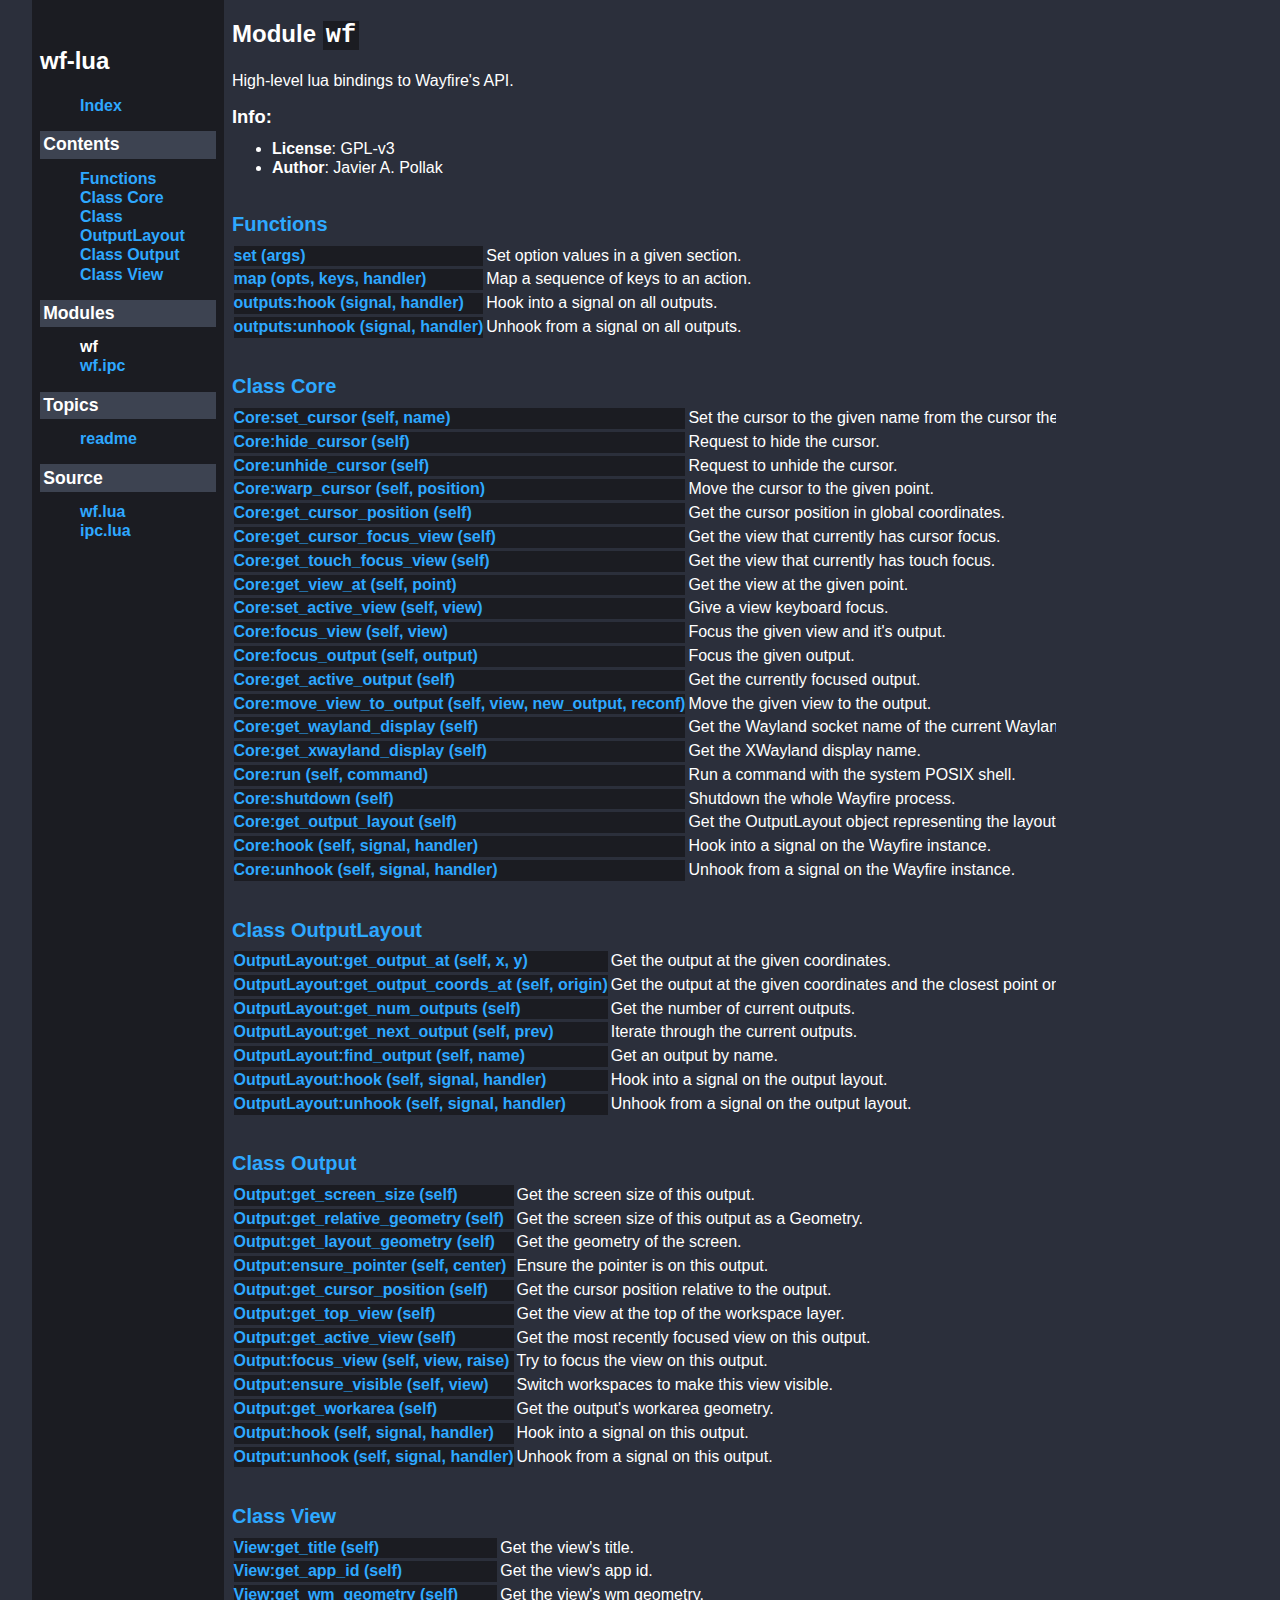
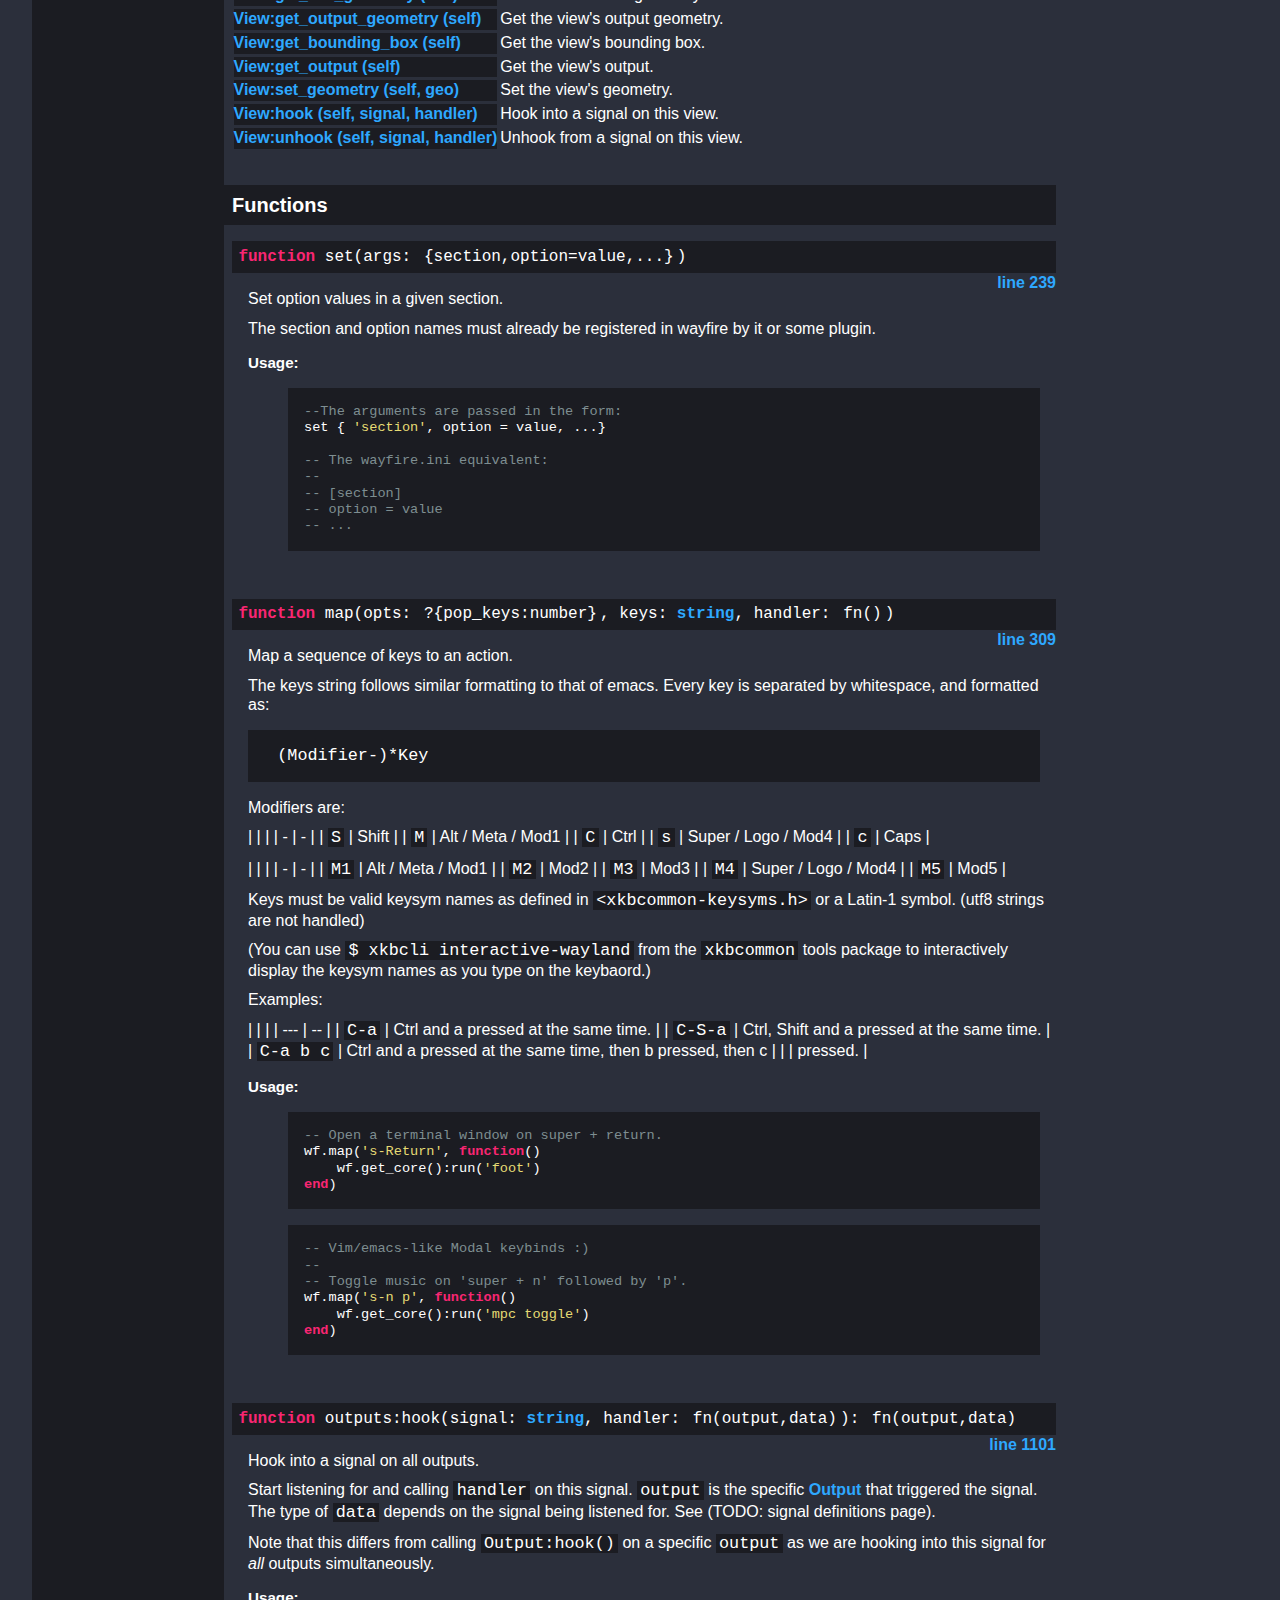
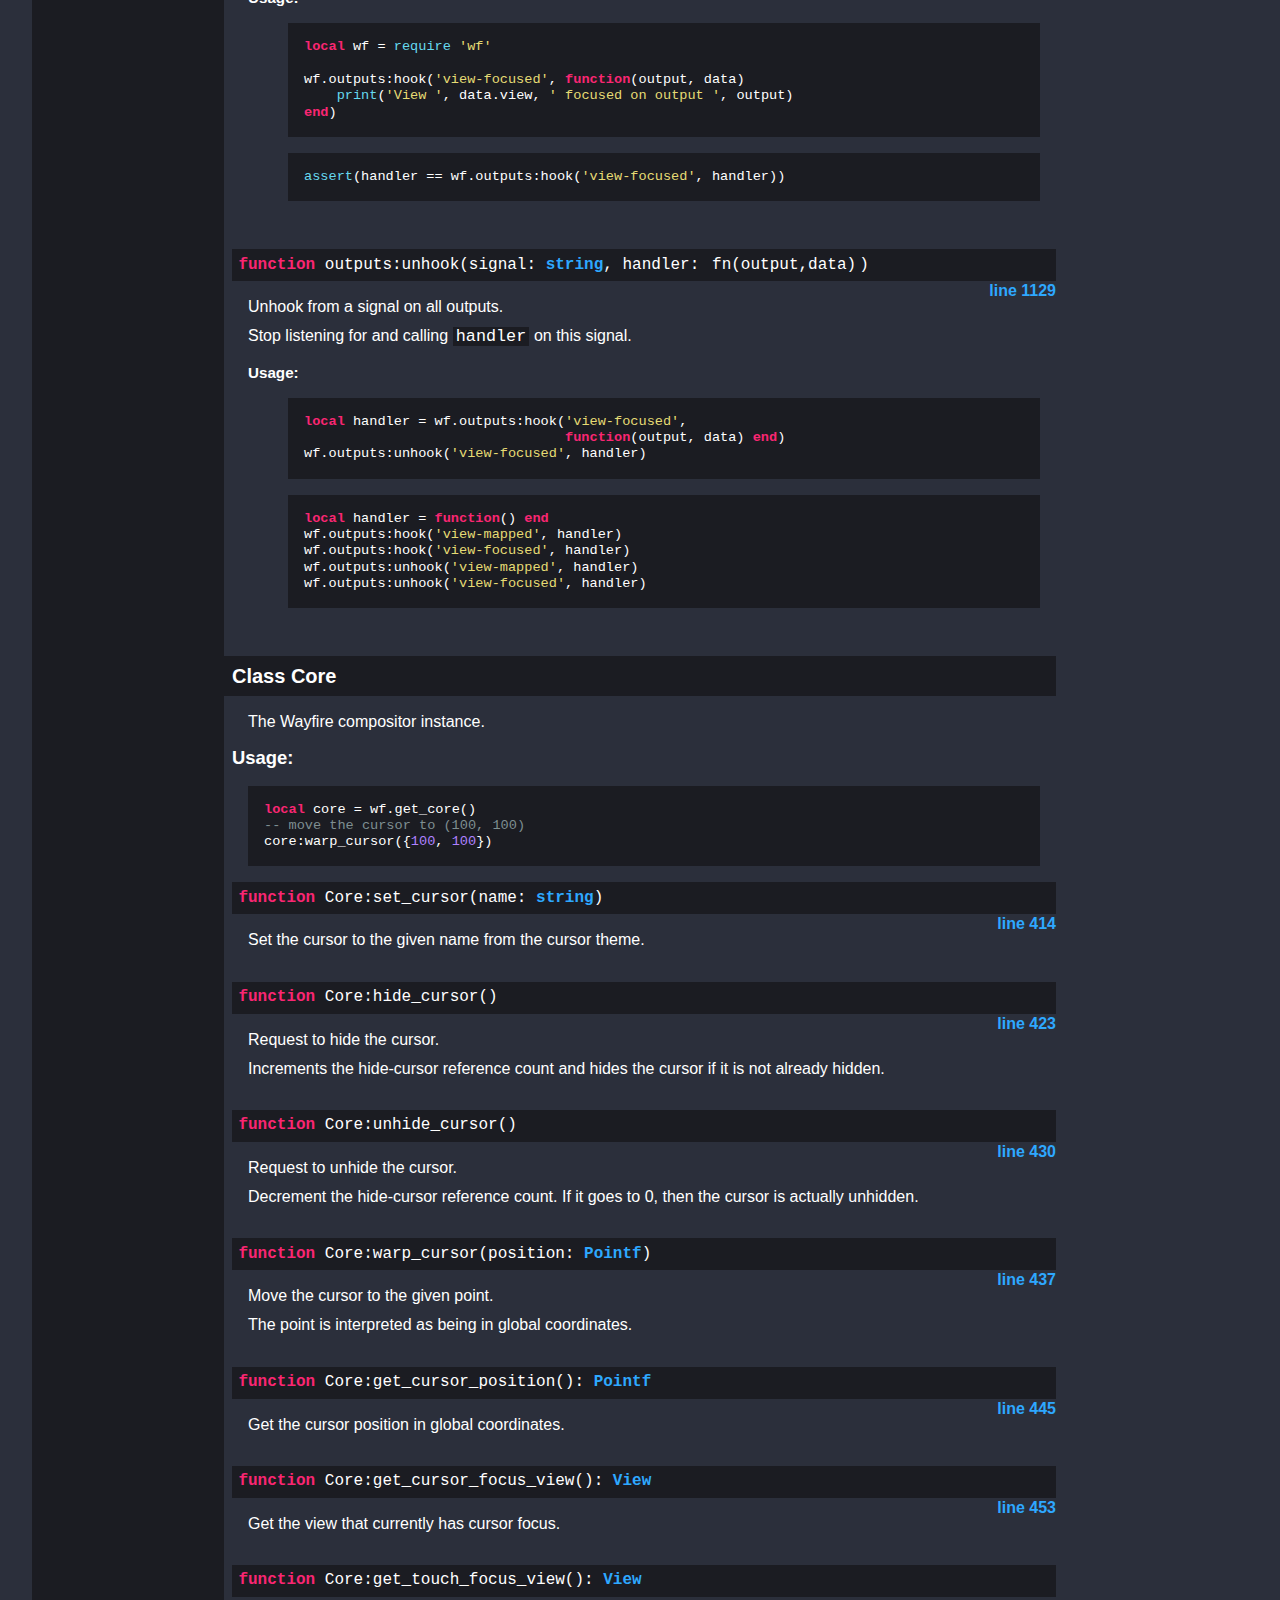
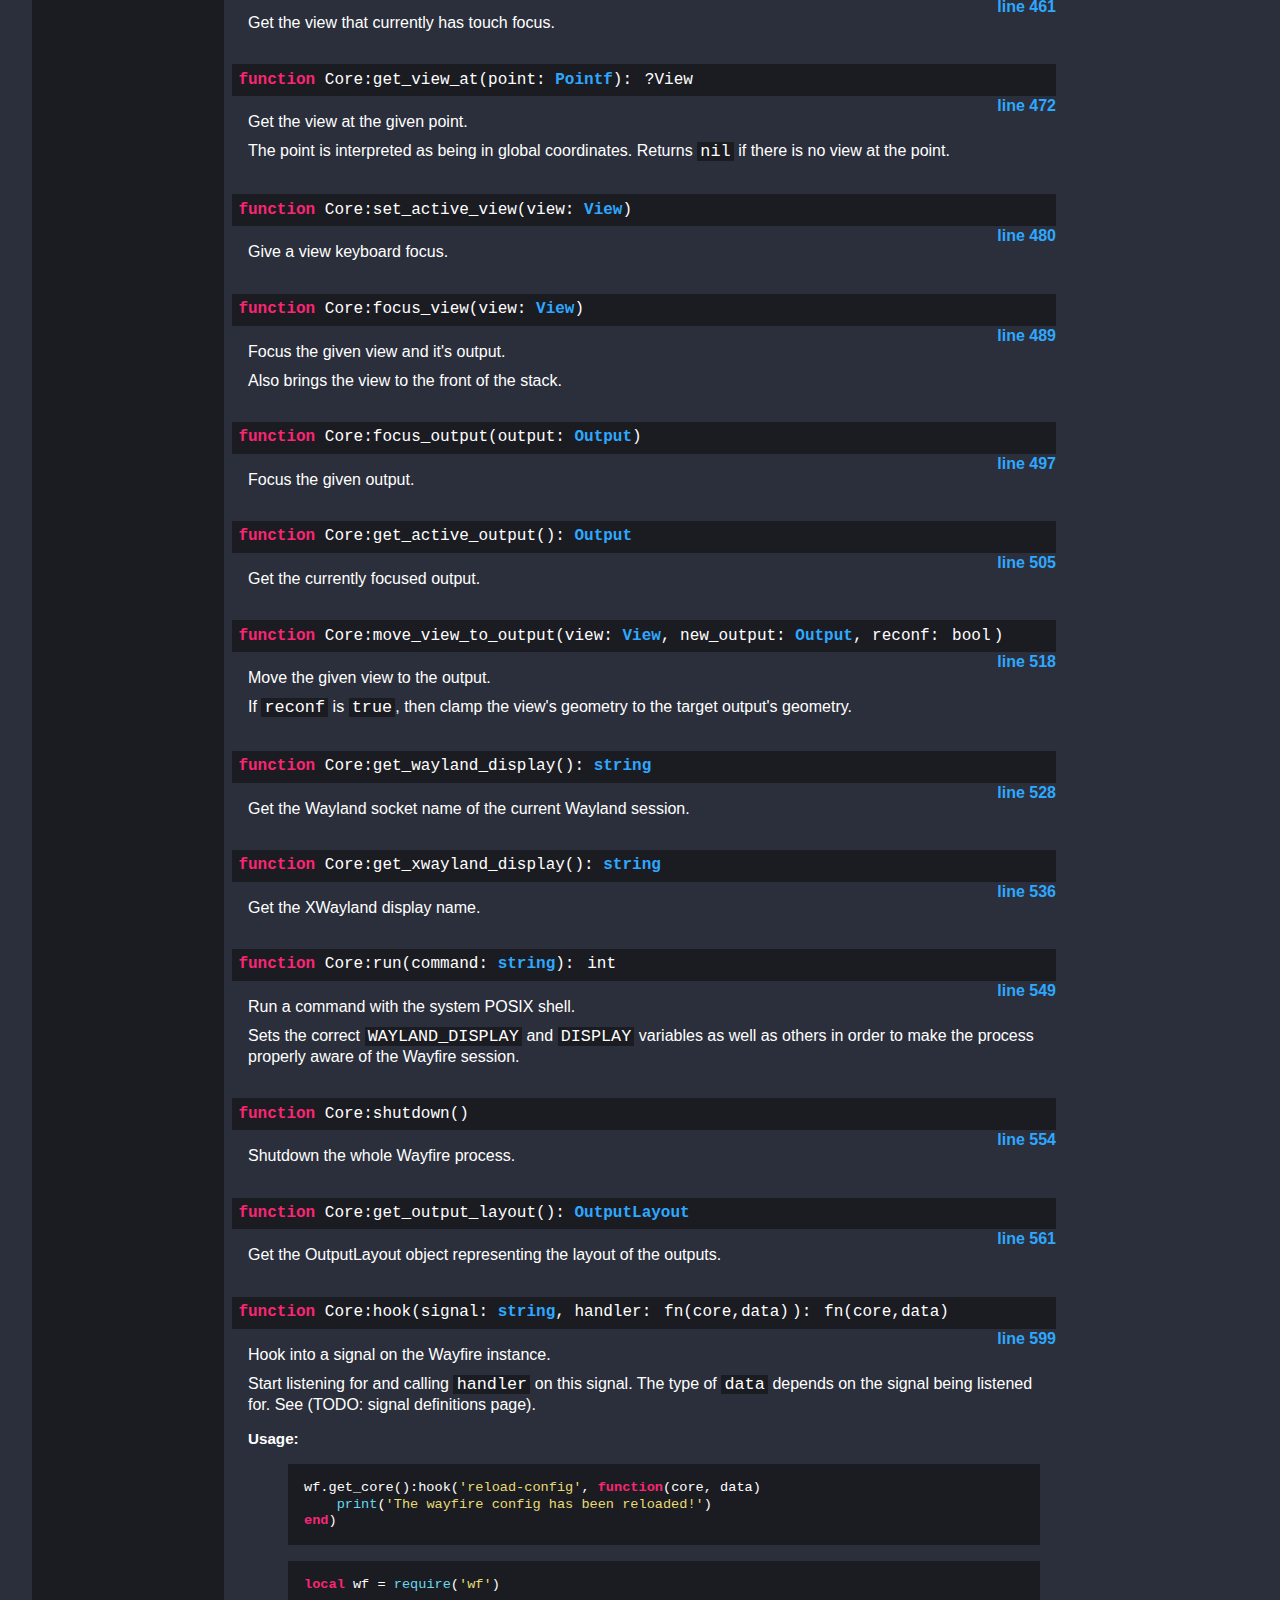
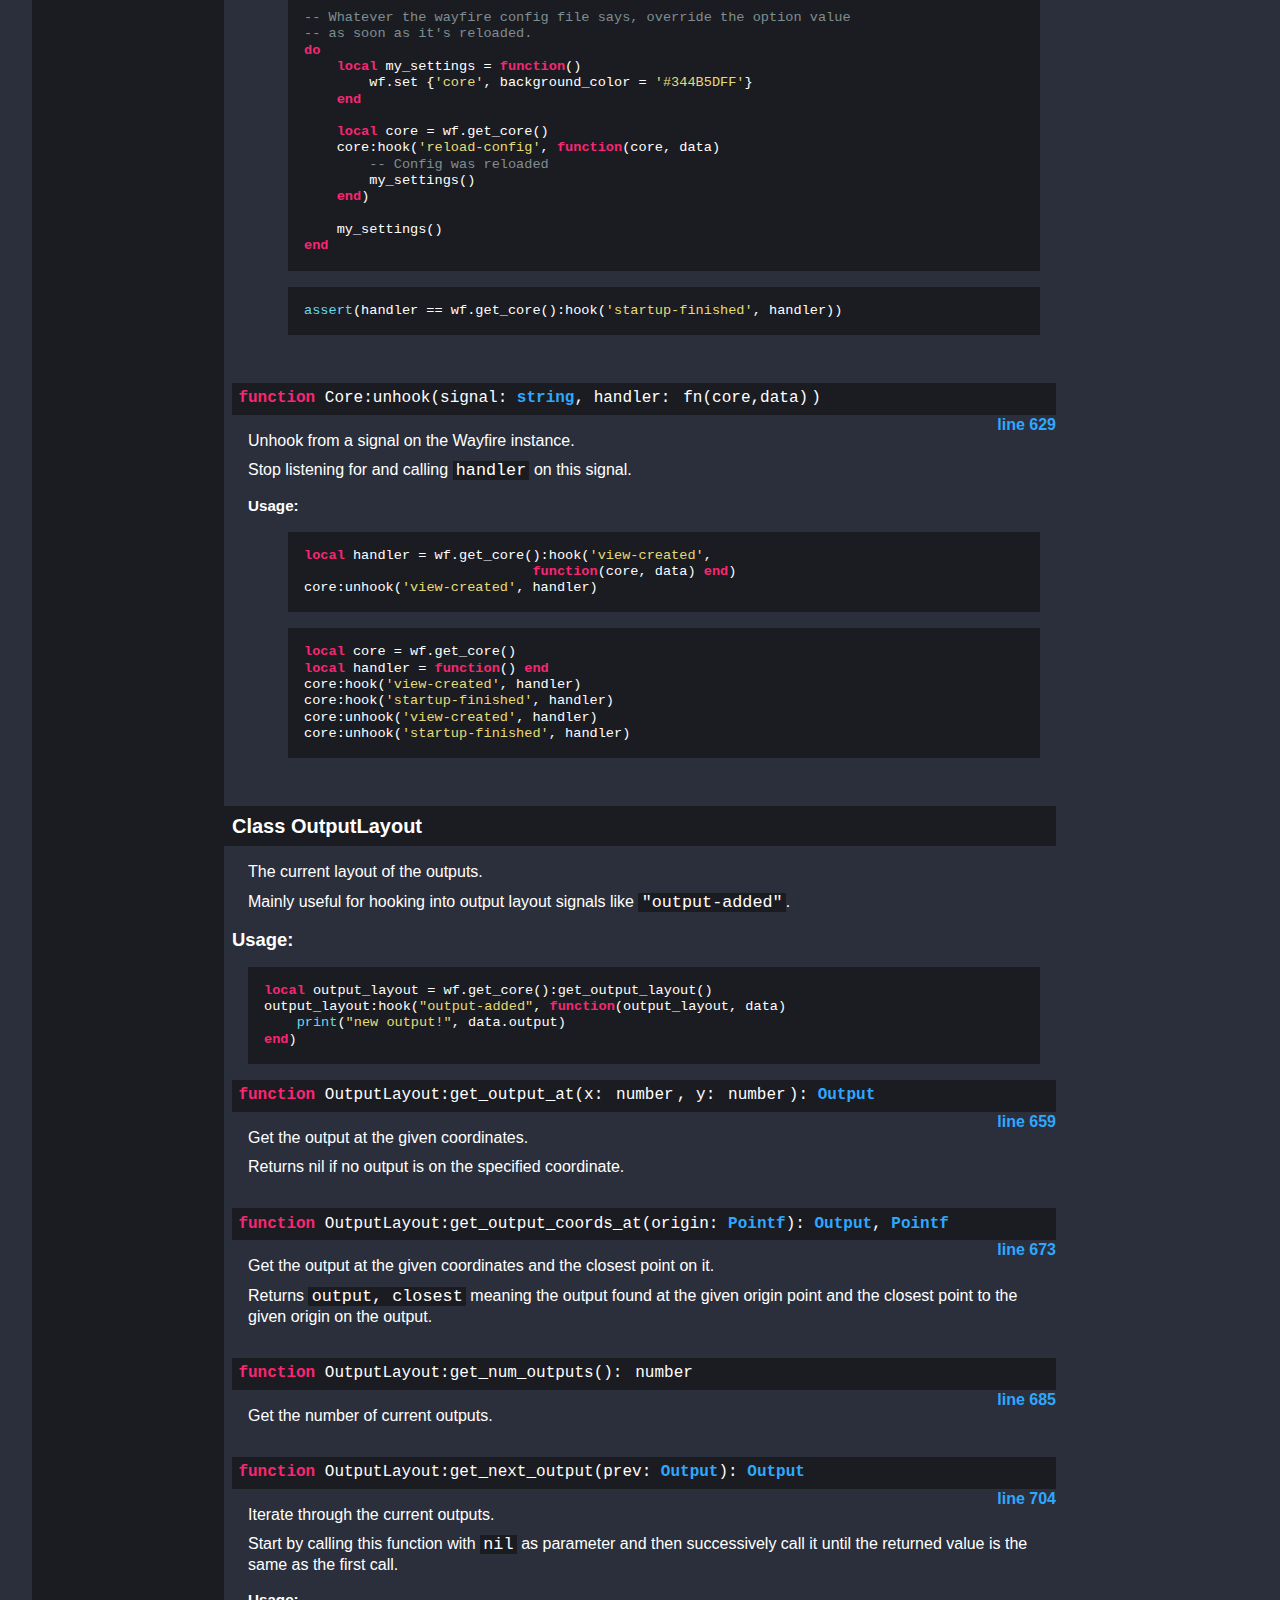
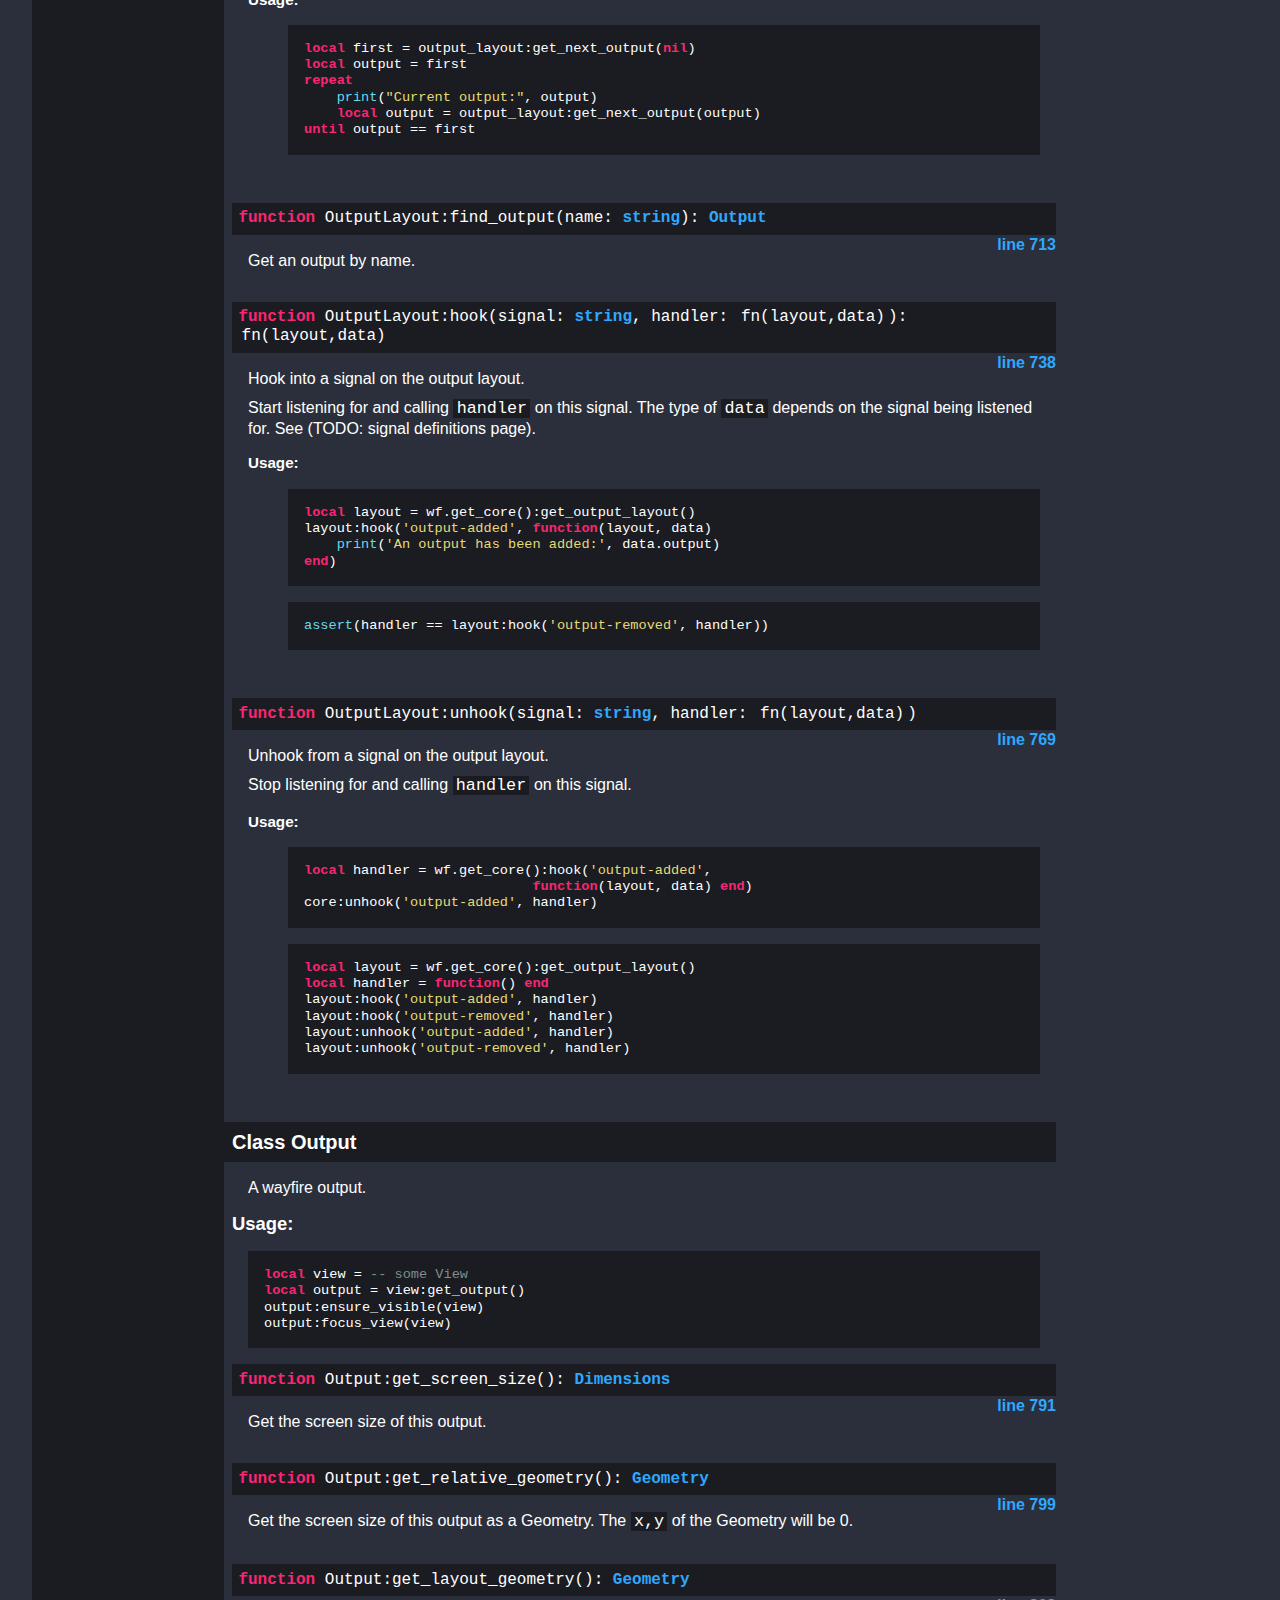
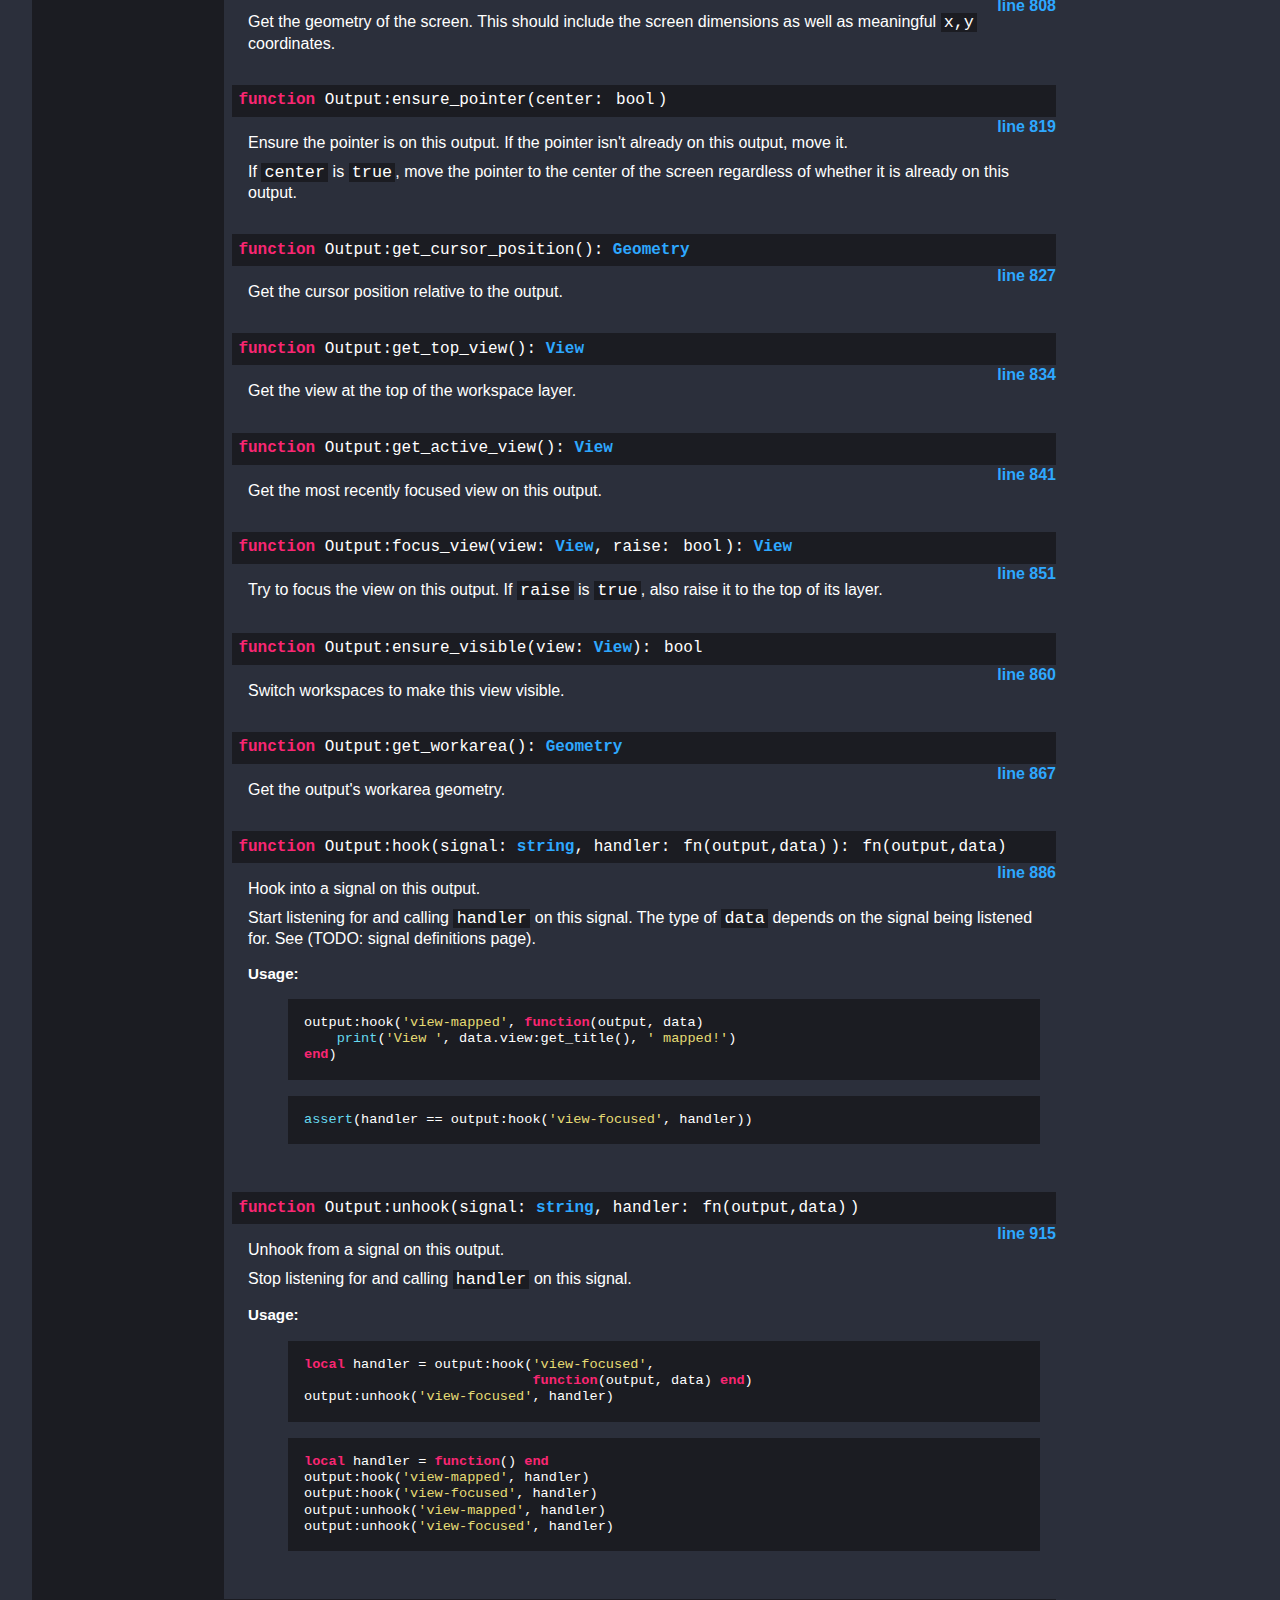
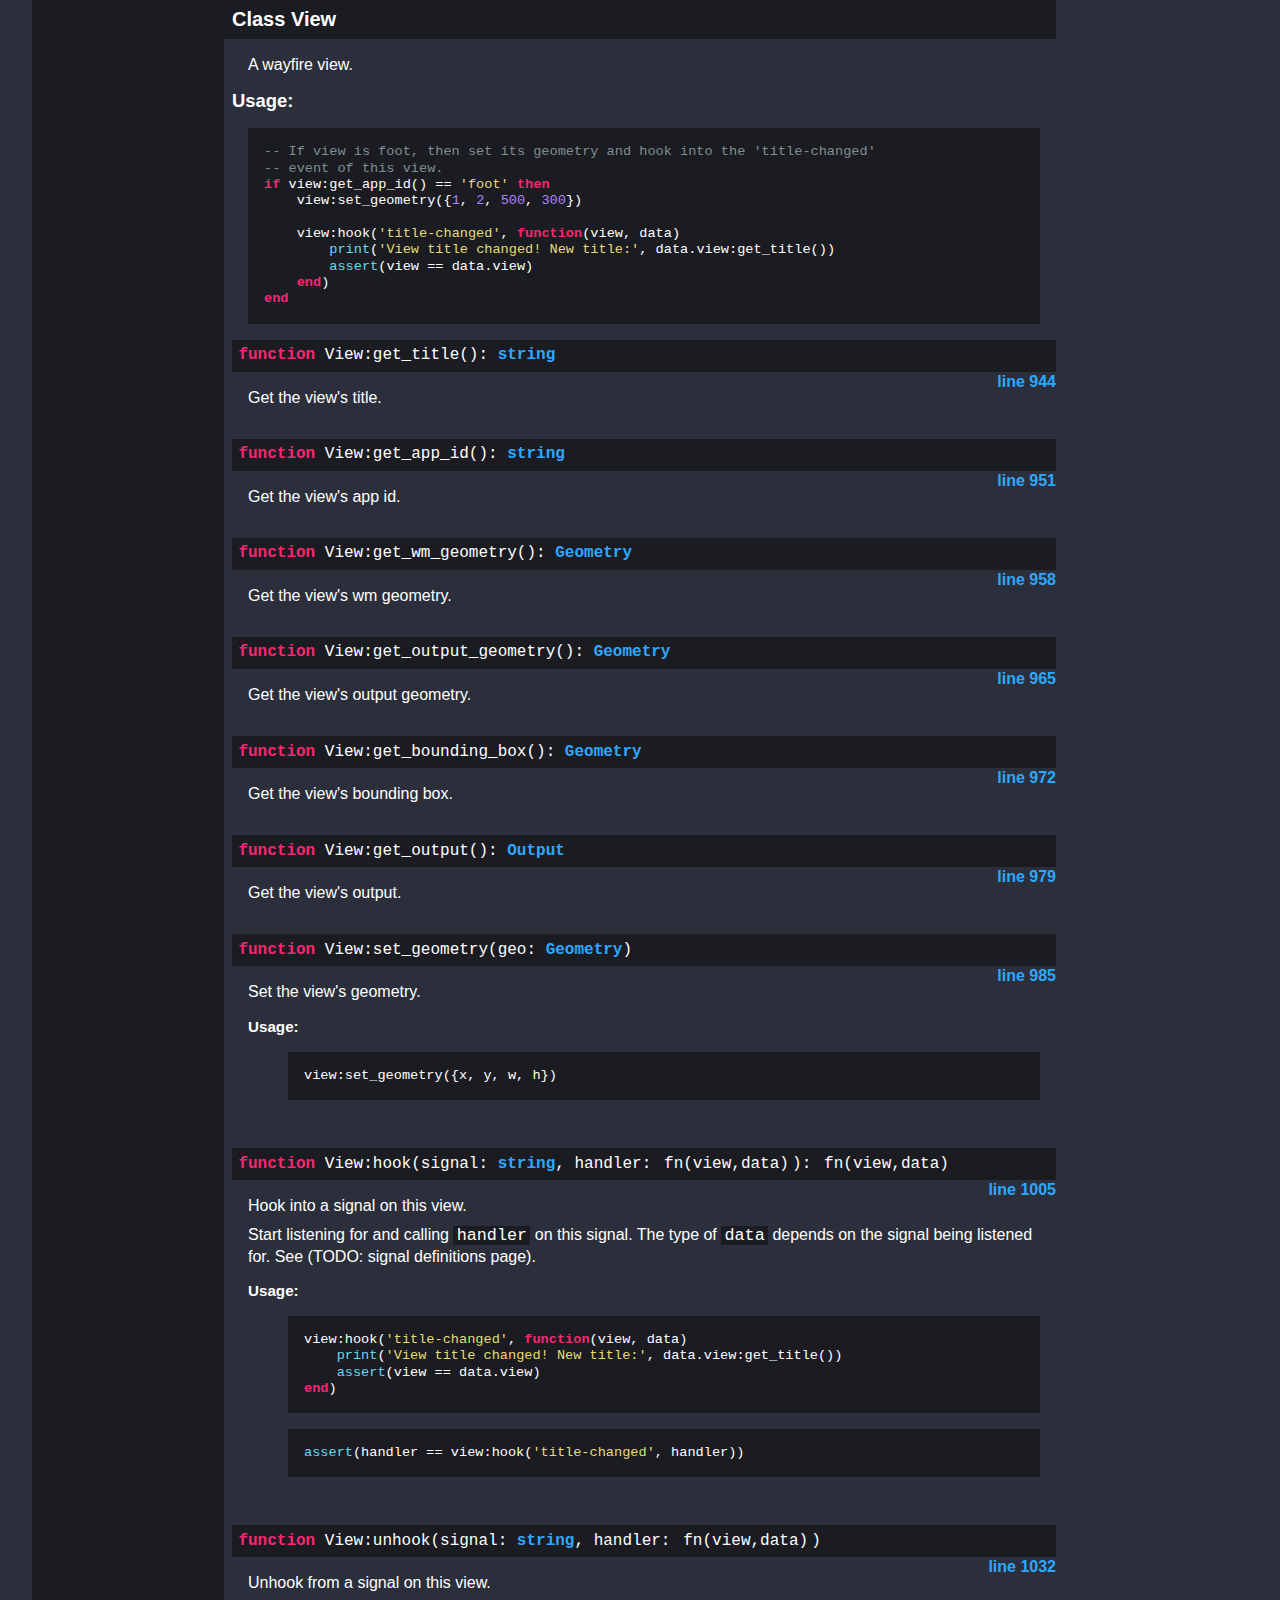
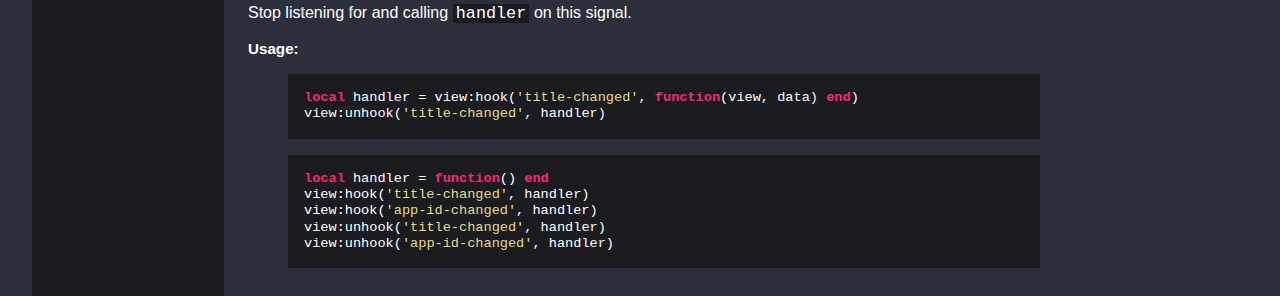
==== commit bfb23a56: "deploy: 089b19bc09495d5b0df6b1bebc4f00de29703ccf" ====
--- a/modules/wf.html
+++ b/modules/wf.html
@@ -62,6 +62,8 @@
 <div class="function_list toc_list">
 	<div class="name"><a href="#set">set (args)</a></div>
 	<div class="summary">Set option values in a given section.</div>
+	<div class="name"><a href="#map">map (opts, keys, handler)</a></div>
+	<div class="summary">Map a sequence of keys to an action.</div>
 	<div class="name"><a href="#outputs:hook">outputs:hook (signal, handler)</a></div>
 	<div class="summary">Hook into a signal on all outputs.</div>
 	<div class="name"><a href="#outputs:unhook">outputs:unhook (signal, handler)</a></div>
@@ -211,9 +213,70 @@
     </ul>
 </dd>
     <dt>
+    <a name = "map"></a>
+    <pre class="signature"><span class="keyword">function</span> map(opts: <span class="backtick"><code>?{pop_keys:number}</code></span>, keys: <span class="backtick"><a href="https://www.lua.org/manual/5.1/manual.html#5.4">string</a></span>, handler: <span class="backtick"><code>fn()</code></span>)</pre>
+    <a style="float:right;" href="../source/wf.lua.html#309">line 309</a>
+    </dt>
+    <dd>
+    Map a sequence of keys to an action. </p>
+
+<p> The keys string follows similar formatting to that of emacs.
+ Every key is separated by whitespace, and formatted as:</p>
+
+<pre><code> (Modifier-)*Key
+</code></pre>
+
+<p> Modifiers are:</p>
+
+<p> |      |                     |
+ | -    | -                   |
+ | <code>S</code>  | Shift               |
+ | <code>M</code>  | Alt / Meta / Mod1   |
+ | <code>C</code>  | Ctrl                |
+ | <code>s</code>  | Super / Logo / Mod4 |
+ | <code>c</code>  | Caps                |</p>
+
+<p> |      |                     |
+ | -    | -                   |
+ | <code>M1</code> | Alt / Meta / Mod1   |
+ | <code>M2</code> | Mod2                |
+ | <code>M3</code> | Mod3                |
+ | <code>M4</code> | Super / Logo / Mod4 |
+ | <code>M5</code> | Mod5                |</p>
+
+<p> Keys must be valid keysym names as defined in <code>&lt;xkbcommon-keysyms.h&gt;</code> or a
+ Latin-1 symbol. (utf8 strings are not handled)</p>
+
+<p> (You can use <code>$ xkbcli interactive-wayland</code> from the <code>xkbcommon</code> tools
+ package to interactively display the keysym names as you type on the
+ keybaord.)</p>
+
+<p> Examples:</p>
+
+<p> |           |                                                             |
+ | ---       | --                                                          |
+ | <code>C-a</code>     | Ctrl and a pressed at the same time.                        |
+ | <code>C-S-a</code>   | Ctrl, Shift and a pressed at the same time.                 |
+ | <code>C-a b c</code> | Ctrl and a pressed at the same time, then b pressed, then c |
+ |           | pressed.                                                    |
+    <h3>Usage:</h3>
+    <ul class="examples">
+        <li><pre class="example"><span class="comment">-- Open a terminal window on super + return.
+</span>wf.map(<span class="string">'s-Return'</span>, <span class="keyword">function</span>()
+    wf.get_core():run(<span class="string">'foot'</span>)
+<span class="keyword">end</span>)</pre></li>
+        <li><pre class="example"><span class="comment">-- Vim/emacs-like Modal keybinds :)
+</span><span class="comment">--
+</span><span class="comment">-- Toggle music on 'super + n' followed by 'p'.
+</span>wf.map(<span class="string">'s-n p'</span>, <span class="keyword">function</span>()
+    wf.get_core():run(<span class="string">'mpc toggle'</span>)
+<span class="keyword">end</span>)</pre></li>
+    </ul>
+</dd>
+    <dt>
     <a name = "outputs:hook"></a>
     <pre class="signature"><span class="keyword">function</span> outputs:hook(signal: <span class="backtick"><a href="https://www.lua.org/manual/5.1/manual.html#5.4">string</a></span>, handler: <span class="backtick"><code>fn(output,data)</code></span>): <span class="backtick"><code>fn(output,data)</code></span></pre>
-    <a style="float:right;" href="../source/wf.lua.html#1032">line 1032</a>
+    <a style="float:right;" href="../source/wf.lua.html#1101">line 1101</a>
     </dt>
     <dd>
     Hook into a signal on all outputs. </p>
@@ -239,7 +302,7 @@
     <dt>
     <a name = "outputs:unhook"></a>
     <pre class="signature"><span class="keyword">function</span> outputs:unhook(signal: <span class="backtick"><a href="https://www.lua.org/manual/5.1/manual.html#5.4">string</a></span>, handler: <span class="backtick"><code>fn(output,data)</code></span>)</pre>
-    <a style="float:right;" href="../source/wf.lua.html#1060">line 1060</a>
+    <a style="float:right;" href="../source/wf.lua.html#1129">line 1129</a>
     </dt>
     <dd>
     Unhook from a signal on all outputs. </p>
@@ -276,7 +339,7 @@
     <dt>
     <a name = "Core:set_cursor"></a>
     <pre class="signature"><span class="keyword">function</span> Core:set_cursor(name: <span class="backtick"><a href="https://www.lua.org/manual/5.1/manual.html#5.4">string</a></span>)</pre>
-    <a style="float:right;" href="../source/wf.lua.html#345">line 345</a>
+    <a style="float:right;" href="../source/wf.lua.html#414">line 414</a>
     </dt>
     <dd>
     Set the cursor to the given name from the cursor theme.
@@ -284,7 +347,7 @@
     <dt>
     <a name = "Core:hide_cursor"></a>
     <pre class="signature"><span class="keyword">function</span> Core:hide_cursor()</pre>
-    <a style="float:right;" href="../source/wf.lua.html#354">line 354</a>
+    <a style="float:right;" href="../source/wf.lua.html#423">line 423</a>
     </dt>
     <dd>
     Request to hide the cursor. </p>
@@ -295,7 +358,7 @@
     <dt>
     <a name = "Core:unhide_cursor"></a>
     <pre class="signature"><span class="keyword">function</span> Core:unhide_cursor()</pre>
-    <a style="float:right;" href="../source/wf.lua.html#361">line 361</a>
+    <a style="float:right;" href="../source/wf.lua.html#430">line 430</a>
     </dt>
     <dd>
     Request to unhide the cursor. </p>
@@ -306,7 +369,7 @@
     <dt>
     <a name = "Core:warp_cursor"></a>
     <pre class="signature"><span class="keyword">function</span> Core:warp_cursor(position: <span class="backtick"><a href="../modules/wf.html#Pointf">Pointf</a></span>)</pre>
-    <a style="float:right;" href="../source/wf.lua.html#368">line 368</a>
+    <a style="float:right;" href="../source/wf.lua.html#437">line 437</a>
     </dt>
     <dd>
     Move the cursor to the given point. </p>
@@ -316,7 +379,7 @@
     <dt>
     <a name = "Core:get_cursor_position"></a>
     <pre class="signature"><span class="keyword">function</span> Core:get_cursor_position(): <span class="backtick"><a href="../modules/wf.html#Pointf">Pointf</a></span></pre>
-    <a style="float:right;" href="../source/wf.lua.html#376">line 376</a>
+    <a style="float:right;" href="../source/wf.lua.html#445">line 445</a>
     </dt>
     <dd>
     Get the cursor position in global coordinates.
@@ -324,7 +387,7 @@
     <dt>
     <a name = "Core:get_cursor_focus_view"></a>
     <pre class="signature"><span class="keyword">function</span> Core:get_cursor_focus_view(): <span class="backtick"><a href="../modules/wf.html#View">View</a></span></pre>
-    <a style="float:right;" href="../source/wf.lua.html#384">line 384</a>
+    <a style="float:right;" href="../source/wf.lua.html#453">line 453</a>
     </dt>
     <dd>
     Get the view that currently has cursor focus.
@@ -332,7 +395,7 @@
     <dt>
     <a name = "Core:get_touch_focus_view"></a>
     <pre class="signature"><span class="keyword">function</span> Core:get_touch_focus_view(): <span class="backtick"><a href="../modules/wf.html#View">View</a></span></pre>
-    <a style="float:right;" href="../source/wf.lua.html#392">line 392</a>
+    <a style="float:right;" href="../source/wf.lua.html#461">line 461</a>
     </dt>
     <dd>
     Get the view that currently has touch focus.
@@ -340,7 +403,7 @@
     <dt>
     <a name = "Core:get_view_at"></a>
     <pre class="signature"><span class="keyword">function</span> Core:get_view_at(point: <span class="backtick"><a href="../modules/wf.html#Pointf">Pointf</a></span>): <span class="backtick"><code>?View</code></span></pre>
-    <a style="float:right;" href="../source/wf.lua.html#403">line 403</a>
+    <a style="float:right;" href="../source/wf.lua.html#472">line 472</a>
     </dt>
     <dd>
     Get the view at the given point. </p>
@@ -351,7 +414,7 @@
     <dt>
     <a name = "Core:set_active_view"></a>
     <pre class="signature"><span class="keyword">function</span> Core:set_active_view(view: <span class="backtick"><a href="../modules/wf.html#View">View</a></span>)</pre>
-    <a style="float:right;" href="../source/wf.lua.html#411">line 411</a>
+    <a style="float:right;" href="../source/wf.lua.html#480">line 480</a>
     </dt>
     <dd>
     Give a view keyboard focus.
@@ -359,7 +422,7 @@
     <dt>
     <a name = "Core:focus_view"></a>
     <pre class="signature"><span class="keyword">function</span> Core:focus_view(view: <span class="backtick"><a href="../modules/wf.html#View">View</a></span>)</pre>
-    <a style="float:right;" href="../source/wf.lua.html#420">line 420</a>
+    <a style="float:right;" href="../source/wf.lua.html#489">line 489</a>
     </dt>
     <dd>
     Focus the given view and it's output. </p>
@@ -369,7 +432,7 @@
     <dt>
     <a name = "Core:focus_output"></a>
     <pre class="signature"><span class="keyword">function</span> Core:focus_output(output: <span class="backtick"><a href="../modules/wf.html#Output">Output</a></span>)</pre>
-    <a style="float:right;" href="../source/wf.lua.html#428">line 428</a>
+    <a style="float:right;" href="../source/wf.lua.html#497">line 497</a>
     </dt>
     <dd>
     Focus the given output.
@@ -377,7 +440,7 @@
     <dt>
     <a name = "Core:get_active_output"></a>
     <pre class="signature"><span class="keyword">function</span> Core:get_active_output(): <span class="backtick"><a href="../modules/wf.html#Output">Output</a></span></pre>
-    <a style="float:right;" href="../source/wf.lua.html#436">line 436</a>
+    <a style="float:right;" href="../source/wf.lua.html#505">line 505</a>
     </dt>
     <dd>
     Get the currently focused output.
@@ -385,7 +448,7 @@
     <dt>
     <a name = "Core:move_view_to_output"></a>
     <pre class="signature"><span class="keyword">function</span> Core:move_view_to_output(view: <span class="backtick"><a href="../modules/wf.html#View">View</a></span>, new_output: <span class="backtick"><a href="../modules/wf.html#Output">Output</a></span>, reconf: <span class="backtick"><code>bool</code></span>)</pre>
-    <a style="float:right;" href="../source/wf.lua.html#449">line 449</a>
+    <a style="float:right;" href="../source/wf.lua.html#518">line 518</a>
     </dt>
     <dd>
     Move the given view to the output. </p>
@@ -396,7 +459,7 @@
     <dt>
     <a name = "Core:get_wayland_display"></a>
     <pre class="signature"><span class="keyword">function</span> Core:get_wayland_display(): <span class="backtick"><a href="https://www.lua.org/manual/5.1/manual.html#5.4">string</a></span></pre>
-    <a style="float:right;" href="../source/wf.lua.html#459">line 459</a>
+    <a style="float:right;" href="../source/wf.lua.html#528">line 528</a>
     </dt>
     <dd>
     Get the Wayland socket name of the current Wayland session.
@@ -404,7 +467,7 @@
     <dt>
     <a name = "Core:get_xwayland_display"></a>
     <pre class="signature"><span class="keyword">function</span> Core:get_xwayland_display(): <span class="backtick"><a href="https://www.lua.org/manual/5.1/manual.html#5.4">string</a></span></pre>
-    <a style="float:right;" href="../source/wf.lua.html#467">line 467</a>
+    <a style="float:right;" href="../source/wf.lua.html#536">line 536</a>
     </dt>
     <dd>
     Get the XWayland display name.
@@ -412,7 +475,7 @@
     <dt>
     <a name = "Core:run"></a>
     <pre class="signature"><span class="keyword">function</span> Core:run(command: <span class="backtick"><a href="https://www.lua.org/manual/5.1/manual.html#5.4">string</a></span>): <span class="backtick"><code>int</code></span></pre>
-    <a style="float:right;" href="../source/wf.lua.html#480">line 480</a>
+    <a style="float:right;" href="../source/wf.lua.html#549">line 549</a>
     </dt>
     <dd>
     Run a command with the system POSIX shell. </p>
@@ -424,7 +487,7 @@
     <dt>
     <a name = "Core:shutdown"></a>
     <pre class="signature"><span class="keyword">function</span> Core:shutdown()</pre>
-    <a style="float:right;" href="../source/wf.lua.html#485">line 485</a>
+    <a style="float:right;" href="../source/wf.lua.html#554">line 554</a>
     </dt>
     <dd>
     Shutdown the whole Wayfire process.
@@ -432,7 +495,7 @@
     <dt>
     <a name = "Core:get_output_layout"></a>
     <pre class="signature"><span class="keyword">function</span> Core:get_output_layout(): <span class="backtick"><a href="../modules/wf.html#OutputLayout">OutputLayout</a></span></pre>
-    <a style="float:right;" href="../source/wf.lua.html#492">line 492</a>
+    <a style="float:right;" href="../source/wf.lua.html#561">line 561</a>
     </dt>
     <dd>
     Get the OutputLayout object representing the layout of the outputs.
@@ -440,7 +503,7 @@
     <dt>
     <a name = "Core:hook"></a>
     <pre class="signature"><span class="keyword">function</span> Core:hook(signal: <span class="backtick"><a href="https://www.lua.org/manual/5.1/manual.html#5.4">string</a></span>, handler: <span class="backtick"><code>fn(core,data)</code></span>): <span class="backtick"><code>fn(core,data)</code></span></pre>
-    <a style="float:right;" href="../source/wf.lua.html#530">line 530</a>
+    <a style="float:right;" href="../source/wf.lua.html#599">line 599</a>
     </dt>
     <dd>
     Hook into a signal on the Wayfire instance. </p>
@@ -476,7 +539,7 @@
     <dt>
     <a name = "Core:unhook"></a>
     <pre class="signature"><span class="keyword">function</span> Core:unhook(signal: <span class="backtick"><a href="https://www.lua.org/manual/5.1/manual.html#5.4">string</a></span>, handler: <span class="backtick"><code>fn(core,data)</code></span>)</pre>
-    <a style="float:right;" href="../source/wf.lua.html#560">line 560</a>
+    <a style="float:right;" href="../source/wf.lua.html#629">line 629</a>
     </dt>
     <dd>
     Unhook from a signal on the Wayfire instance. </p>
@@ -517,7 +580,7 @@
     <dt>
     <a name = "OutputLayout:get_output_at"></a>
     <pre class="signature"><span class="keyword">function</span> OutputLayout:get_output_at(x: <span class="backtick"><code>number</code></span>, y: <span class="backtick"><code>number</code></span>): <span class="backtick"><a href="../modules/wf.html#Output">Output</a></span></pre>
-    <a style="float:right;" href="../source/wf.lua.html#590">line 590</a>
+    <a style="float:right;" href="../source/wf.lua.html#659">line 659</a>
     </dt>
     <dd>
     Get the output at the given coordinates. </p>
@@ -527,7 +590,7 @@
     <dt>
     <a name = "OutputLayout:get_output_coords_at"></a>
     <pre class="signature"><span class="keyword">function</span> OutputLayout:get_output_coords_at(origin: <span class="backtick"><a href="../modules/wf.html#Pointf">Pointf</a></span>): <span class="backtick"><a href="../modules/wf.html#Output">Output</a></span>, <span class="backtick"><a href="../modules/wf.html#Pointf">Pointf</a></span></pre>
-    <a style="float:right;" href="../source/wf.lua.html#604">line 604</a>
+    <a style="float:right;" href="../source/wf.lua.html#673">line 673</a>
     </dt>
     <dd>
     Get the output at the given coordinates and the closest point on it. </p>
@@ -538,7 +601,7 @@
     <dt>
     <a name = "OutputLayout:get_num_outputs"></a>
     <pre class="signature"><span class="keyword">function</span> OutputLayout:get_num_outputs(): <span class="backtick"><code>number</code></span></pre>
-    <a style="float:right;" href="../source/wf.lua.html#616">line 616</a>
+    <a style="float:right;" href="../source/wf.lua.html#685">line 685</a>
     </dt>
     <dd>
     Get the number of current outputs.
@@ -546,7 +609,7 @@
     <dt>
     <a name = "OutputLayout:get_next_output"></a>
     <pre class="signature"><span class="keyword">function</span> OutputLayout:get_next_output(prev: <span class="backtick"><a href="../modules/wf.html#Output">Output</a></span>): <span class="backtick"><a href="../modules/wf.html#Output">Output</a></span></pre>
-    <a style="float:right;" href="../source/wf.lua.html#635">line 635</a>
+    <a style="float:right;" href="../source/wf.lua.html#704">line 704</a>
     </dt>
     <dd>
     Iterate through the current outputs. </p>
@@ -568,7 +631,7 @@
     <dt>
     <a name = "OutputLayout:find_output"></a>
     <pre class="signature"><span class="keyword">function</span> OutputLayout:find_output(name: <span class="backtick"><a href="https://www.lua.org/manual/5.1/manual.html#5.4">string</a></span>): <span class="backtick"><a href="../modules/wf.html#Output">Output</a></span></pre>
-    <a style="float:right;" href="../source/wf.lua.html#644">line 644</a>
+    <a style="float:right;" href="../source/wf.lua.html#713">line 713</a>
     </dt>
     <dd>
     Get an output by name.
@@ -577,7 +640,7 @@
     <dt>
     <a name = "OutputLayout:hook"></a>
     <pre class="signature"><span class="keyword">function</span> OutputLayout:hook(signal: <span class="backtick"><a href="https://www.lua.org/manual/5.1/manual.html#5.4">string</a></span>, handler: <span class="backtick"><code>fn(layout,data)</code></span>): <span class="backtick"><code>fn(layout,data)</code></span></pre>
-    <a style="float:right;" href="../source/wf.lua.html#669">line 669</a>
+    <a style="float:right;" href="../source/wf.lua.html#738">line 738</a>
     </dt>
     <dd>
     Hook into a signal on the output layout. </p>
@@ -597,7 +660,7 @@
     <dt>
     <a name = "OutputLayout:unhook"></a>
     <pre class="signature"><span class="keyword">function</span> OutputLayout:unhook(signal: <span class="backtick"><a href="https://www.lua.org/manual/5.1/manual.html#5.4">string</a></span>, handler: <span class="backtick"><code>fn(layout,data)</code></span>)</pre>
-    <a style="float:right;" href="../source/wf.lua.html#700">line 700</a>
+    <a style="float:right;" href="../source/wf.lua.html#769">line 769</a>
     </dt>
     <dd>
     Unhook from a signal on the output layout. </p>
@@ -636,7 +699,7 @@
     <dt>
     <a name = "Output:get_screen_size"></a>
     <pre class="signature"><span class="keyword">function</span> Output:get_screen_size(): <span class="backtick"><a href="../modules/wf.html#Dimensions">Dimensions</a></span></pre>
-    <a style="float:right;" href="../source/wf.lua.html#722">line 722</a>
+    <a style="float:right;" href="../source/wf.lua.html#791">line 791</a>
     </dt>
     <dd>
     Get the screen size of this output.
@@ -644,7 +707,7 @@
     <dt>
     <a name = "Output:get_relative_geometry"></a>
     <pre class="signature"><span class="keyword">function</span> Output:get_relative_geometry(): <span class="backtick"><a href="../modules/wf.html#Geometry">Geometry</a></span></pre>
-    <a style="float:right;" href="../source/wf.lua.html#730">line 730</a>
+    <a style="float:right;" href="../source/wf.lua.html#799">line 799</a>
     </dt>
     <dd>
     Get the screen size of this output as a Geometry.
@@ -653,7 +716,7 @@
     <dt>
     <a name = "Output:get_layout_geometry"></a>
     <pre class="signature"><span class="keyword">function</span> Output:get_layout_geometry(): <span class="backtick"><a href="../modules/wf.html#Geometry">Geometry</a></span></pre>
-    <a style="float:right;" href="../source/wf.lua.html#739">line 739</a>
+    <a style="float:right;" href="../source/wf.lua.html#808">line 808</a>
     </dt>
     <dd>
     Get the geometry of the screen.
@@ -663,7 +726,7 @@
     <dt>
     <a name = "Output:ensure_pointer"></a>
     <pre class="signature"><span class="keyword">function</span> Output:ensure_pointer(center: <span class="backtick"><code>bool</code></span>)</pre>
-    <a style="float:right;" href="../source/wf.lua.html#750">line 750</a>
+    <a style="float:right;" href="../source/wf.lua.html#819">line 819</a>
     </dt>
     <dd>
     Ensure the pointer is on this output.
@@ -675,7 +738,7 @@
     <dt>
     <a name = "Output:get_cursor_position"></a>
     <pre class="signature"><span class="keyword">function</span> Output:get_cursor_position(): <span class="backtick"><a href="../modules/wf.html#Geometry">Geometry</a></span></pre>
-    <a style="float:right;" href="../source/wf.lua.html#758">line 758</a>
+    <a style="float:right;" href="../source/wf.lua.html#827">line 827</a>
     </dt>
     <dd>
     Get the cursor position relative to the output.
@@ -683,7 +746,7 @@
     <dt>
     <a name = "Output:get_top_view"></a>
     <pre class="signature"><span class="keyword">function</span> Output:get_top_view(): <span class="backtick"><a href="../modules/wf.html#View">View</a></span></pre>
-    <a style="float:right;" href="../source/wf.lua.html#765">line 765</a>
+    <a style="float:right;" href="../source/wf.lua.html#834">line 834</a>
     </dt>
     <dd>
     Get the view at the top of the workspace layer.
@@ -691,7 +754,7 @@
     <dt>
     <a name = "Output:get_active_view"></a>
     <pre class="signature"><span class="keyword">function</span> Output:get_active_view(): <span class="backtick"><a href="../modules/wf.html#View">View</a></span></pre>
-    <a style="float:right;" href="../source/wf.lua.html#772">line 772</a>
+    <a style="float:right;" href="../source/wf.lua.html#841">line 841</a>
     </dt>
     <dd>
     Get the most recently focused view on this output.
@@ -699,7 +762,7 @@
     <dt>
     <a name = "Output:focus_view"></a>
     <pre class="signature"><span class="keyword">function</span> Output:focus_view(view: <span class="backtick"><a href="../modules/wf.html#View">View</a></span>, raise: <span class="backtick"><code>bool</code></span>): <span class="backtick"><a href="../modules/wf.html#View">View</a></span></pre>
-    <a style="float:right;" href="../source/wf.lua.html#782">line 782</a>
+    <a style="float:right;" href="../source/wf.lua.html#851">line 851</a>
     </dt>
     <dd>
     Try to focus the view on this output.
@@ -708,7 +771,7 @@
     <dt>
     <a name = "Output:ensure_visible"></a>
     <pre class="signature"><span class="keyword">function</span> Output:ensure_visible(view: <span class="backtick"><a href="../modules/wf.html#View">View</a></span>): <span class="backtick"><code>bool</code></span></pre>
-    <a style="float:right;" href="../source/wf.lua.html#791">line 791</a>
+    <a style="float:right;" href="../source/wf.lua.html#860">line 860</a>
     </dt>
     <dd>
     Switch workspaces to make this view visible.
@@ -716,7 +779,7 @@
     <dt>
     <a name = "Output:get_workarea"></a>
     <pre class="signature"><span class="keyword">function</span> Output:get_workarea(): <span class="backtick"><a href="../modules/wf.html#Geometry">Geometry</a></span></pre>
-    <a style="float:right;" href="../source/wf.lua.html#798">line 798</a>
+    <a style="float:right;" href="../source/wf.lua.html#867">line 867</a>
     </dt>
     <dd>
     Get the output's workarea geometry.
@@ -724,7 +787,7 @@
     <dt>
     <a name = "Output:hook"></a>
     <pre class="signature"><span class="keyword">function</span> Output:hook(signal: <span class="backtick"><a href="https://www.lua.org/manual/5.1/manual.html#5.4">string</a></span>, handler: <span class="backtick"><code>fn(output,data)</code></span>): <span class="backtick"><code>fn(output,data)</code></span></pre>
-    <a style="float:right;" href="../source/wf.lua.html#817">line 817</a>
+    <a style="float:right;" href="../source/wf.lua.html#886">line 886</a>
     </dt>
     <dd>
     Hook into a signal on this output. </p>
@@ -743,7 +806,7 @@
     <dt>
     <a name = "Output:unhook"></a>
     <pre class="signature"><span class="keyword">function</span> Output:unhook(signal: <span class="backtick"><a href="https://www.lua.org/manual/5.1/manual.html#5.4">string</a></span>, handler: <span class="backtick"><code>fn(output,data)</code></span>)</pre>
-    <a style="float:right;" href="../source/wf.lua.html#846">line 846</a>
+    <a style="float:right;" href="../source/wf.lua.html#915">line 915</a>
     </dt>
     <dd>
     Unhook from a signal on this output. </p>
@@ -787,7 +850,7 @@
     <dt>
     <a name = "View:get_title"></a>
     <pre class="signature"><span class="keyword">function</span> View:get_title(): <span class="backtick"><a href="https://www.lua.org/manual/5.1/manual.html#5.4">string</a></span></pre>
-    <a style="float:right;" href="../source/wf.lua.html#875">line 875</a>
+    <a style="float:right;" href="../source/wf.lua.html#944">line 944</a>
     </dt>
     <dd>
     Get the view's title.
@@ -795,7 +858,7 @@
     <dt>
     <a name = "View:get_app_id"></a>
     <pre class="signature"><span class="keyword">function</span> View:get_app_id(): <span class="backtick"><a href="https://www.lua.org/manual/5.1/manual.html#5.4">string</a></span></pre>
-    <a style="float:right;" href="../source/wf.lua.html#882">line 882</a>
+    <a style="float:right;" href="../source/wf.lua.html#951">line 951</a>
     </dt>
     <dd>
     Get the view's app id.
@@ -803,7 +866,7 @@
     <dt>
     <a name = "View:get_wm_geometry"></a>
     <pre class="signature"><span class="keyword">function</span> View:get_wm_geometry(): <span class="backtick"><a href="../modules/wf.html#Geometry">Geometry</a></span></pre>
-    <a style="float:right;" href="../source/wf.lua.html#889">line 889</a>
+    <a style="float:right;" href="../source/wf.lua.html#958">line 958</a>
     </dt>
     <dd>
     Get the view's wm geometry.
@@ -811,7 +874,7 @@
     <dt>
     <a name = "View:get_output_geometry"></a>
     <pre class="signature"><span class="keyword">function</span> View:get_output_geometry(): <span class="backtick"><a href="../modules/wf.html#Geometry">Geometry</a></span></pre>
-    <a style="float:right;" href="../source/wf.lua.html#896">line 896</a>
+    <a style="float:right;" href="../source/wf.lua.html#965">line 965</a>
     </dt>
     <dd>
     Get the view's output geometry.
@@ -819,7 +882,7 @@
     <dt>
     <a name = "View:get_bounding_box"></a>
     <pre class="signature"><span class="keyword">function</span> View:get_bounding_box(): <span class="backtick"><a href="../modules/wf.html#Geometry">Geometry</a></span></pre>
-    <a style="float:right;" href="../source/wf.lua.html#903">line 903</a>
+    <a style="float:right;" href="../source/wf.lua.html#972">line 972</a>
     </dt>
     <dd>
     Get the view's bounding box.
@@ -827,7 +890,7 @@
     <dt>
     <a name = "View:get_output"></a>
     <pre class="signature"><span class="keyword">function</span> View:get_output(): <span class="backtick"><a href="../modules/wf.html#Output">Output</a></span></pre>
-    <a style="float:right;" href="../source/wf.lua.html#910">line 910</a>
+    <a style="float:right;" href="../source/wf.lua.html#979">line 979</a>
     </dt>
     <dd>
     Get the view's output.
@@ -835,7 +898,7 @@
     <dt>
     <a name = "View:set_geometry"></a>
     <pre class="signature"><span class="keyword">function</span> View:set_geometry(geo: <span class="backtick"><a href="../modules/wf.html#Geometry">Geometry</a></span>)</pre>
-    <a style="float:right;" href="../source/wf.lua.html#916">line 916</a>
+    <a style="float:right;" href="../source/wf.lua.html#985">line 985</a>
     </dt>
     <dd>
     Set the view's geometry.
@@ -847,7 +910,7 @@
     <dt>
     <a name = "View:hook"></a>
     <pre class="signature"><span class="keyword">function</span> View:hook(signal: <span class="backtick"><a href="https://www.lua.org/manual/5.1/manual.html#5.4">string</a></span>, handler: <span class="backtick"><code>fn(view,data)</code></span>): <span class="backtick"><code>fn(view,data)</code></span></pre>
-    <a style="float:right;" href="../source/wf.lua.html#936">line 936</a>
+    <a style="float:right;" href="../source/wf.lua.html#1005">line 1005</a>
     </dt>
     <dd>
     Hook into a signal on this view. </p>
@@ -867,7 +930,7 @@
     <dt>
     <a name = "View:unhook"></a>
     <pre class="signature"><span class="keyword">function</span> View:unhook(signal: <span class="backtick"><a href="https://www.lua.org/manual/5.1/manual.html#5.4">string</a></span>, handler: <span class="backtick"><code>fn(view,data)</code></span>)</pre>
-    <a style="float:right;" href="../source/wf.lua.html#963">line 963</a>
+    <a style="float:right;" href="../source/wf.lua.html#1032">line 1032</a>
     </dt>
     <dd>
     Unhook from a signal on this view. </p>
@@ -890,7 +953,7 @@
 </div> <!-- id="main" -->
 <div id="about">
 <i>generated by <a href="http://github.com/stevedonovan/LDoc">LDoc 1.4.6</a></i>
-<i style="float:right;">Last updated 2021-12-26 19:25:54 </i>
+<i style="float:right;">Last updated 2022-01-13 02:34:15 </i>
 </div> <!-- id="about" -->
 </div> <!-- id="container" -->
 </body>
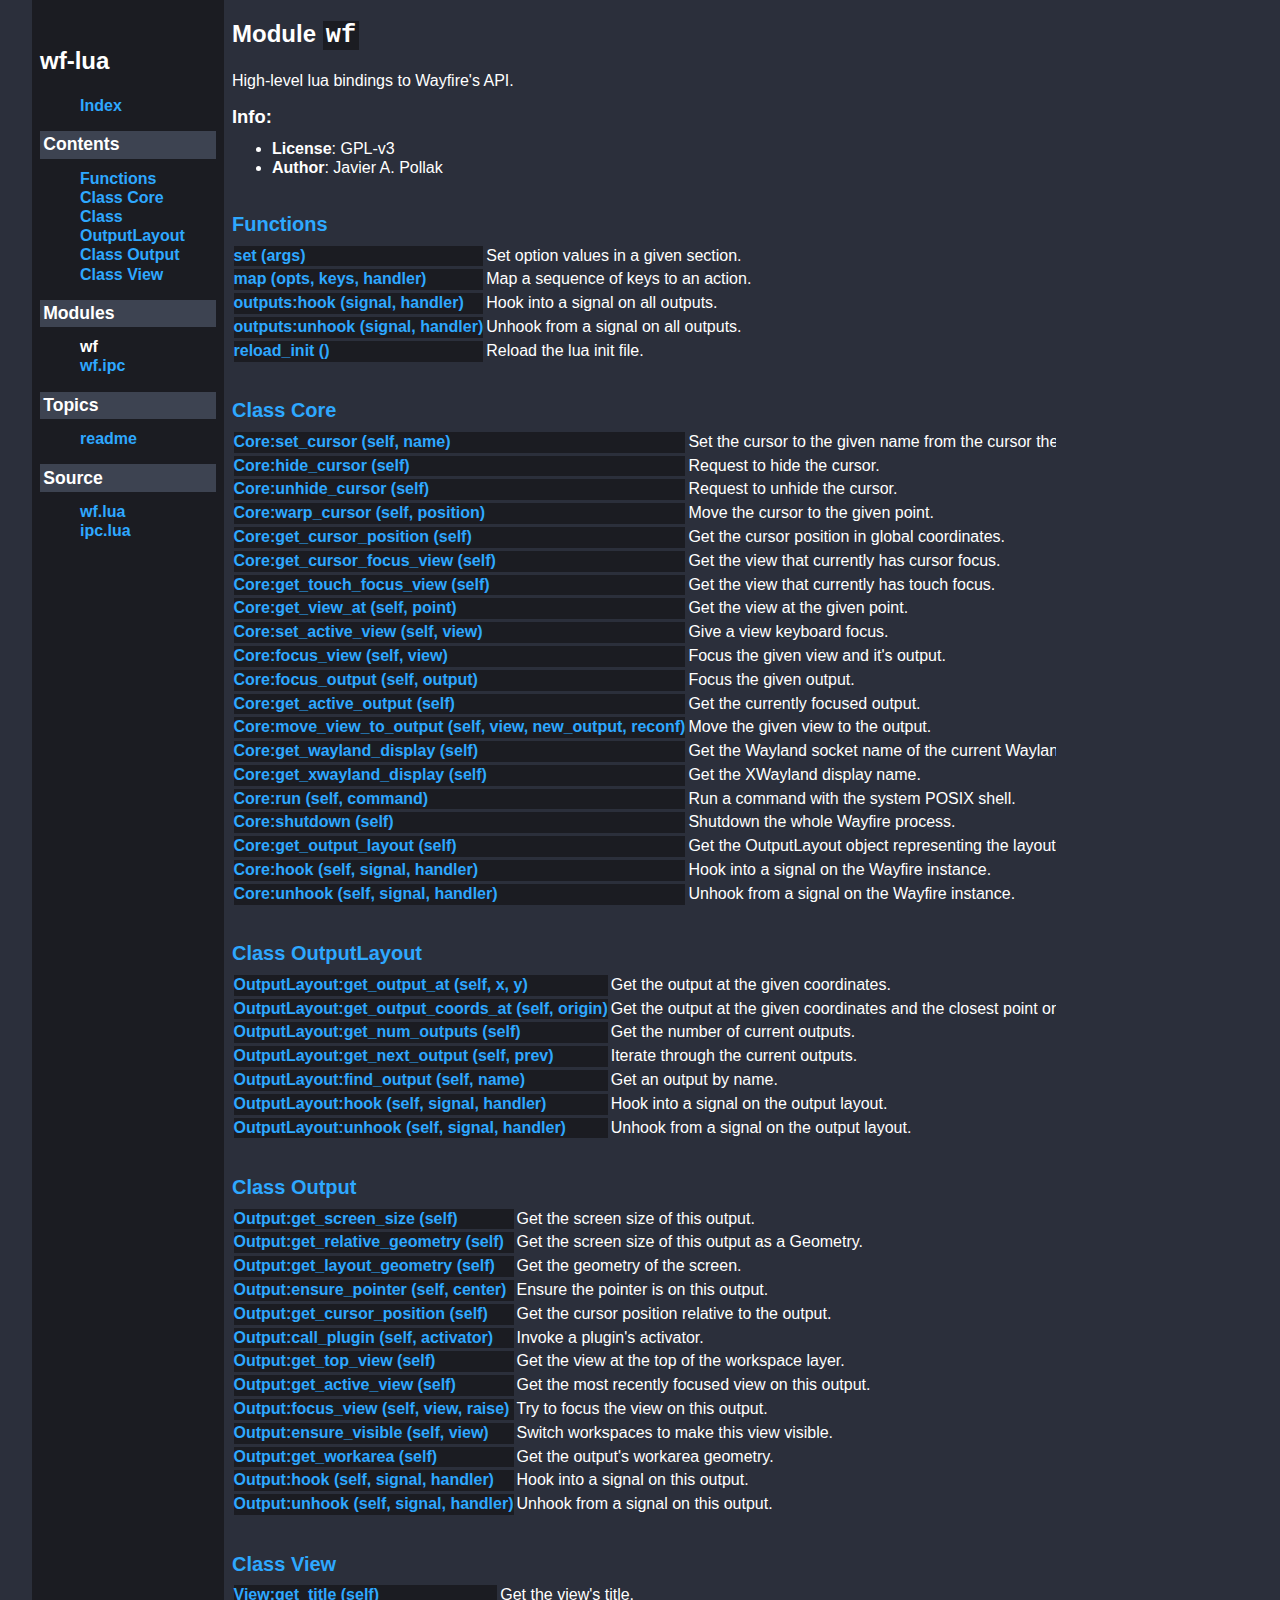
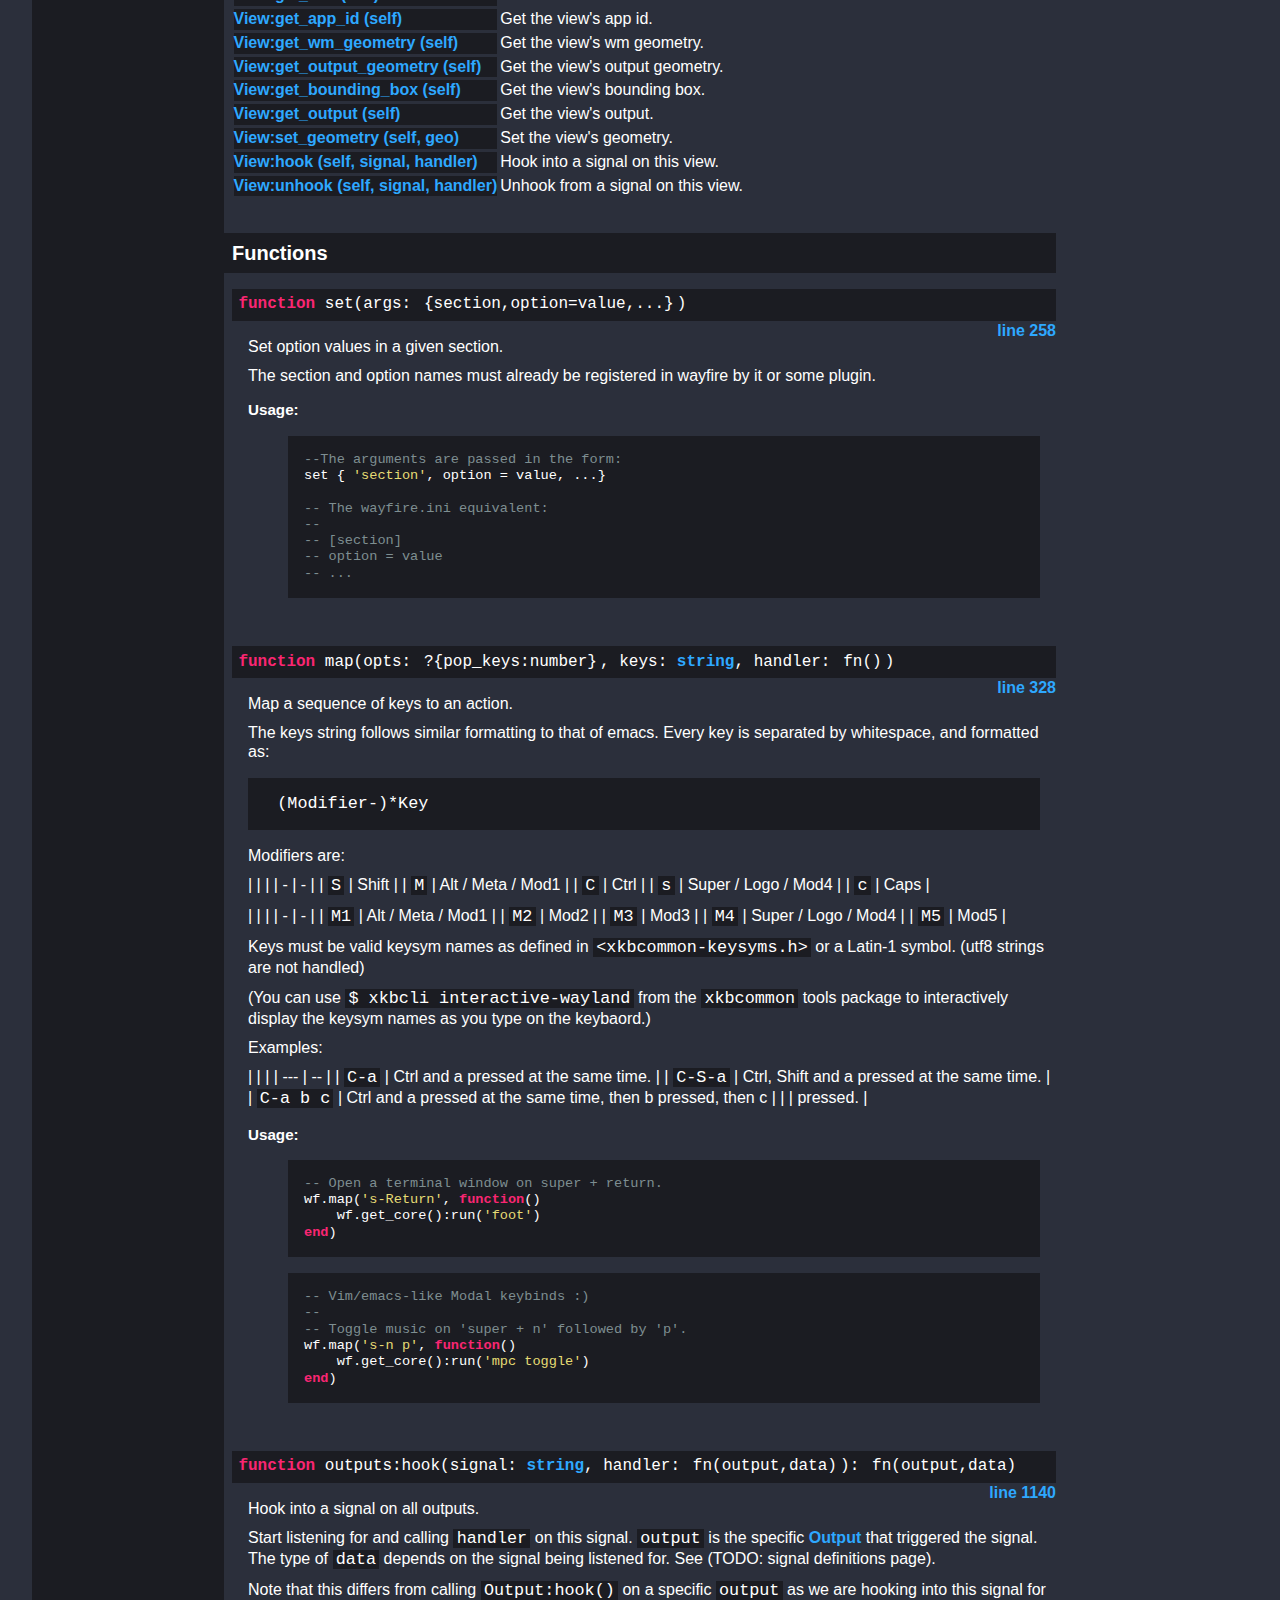
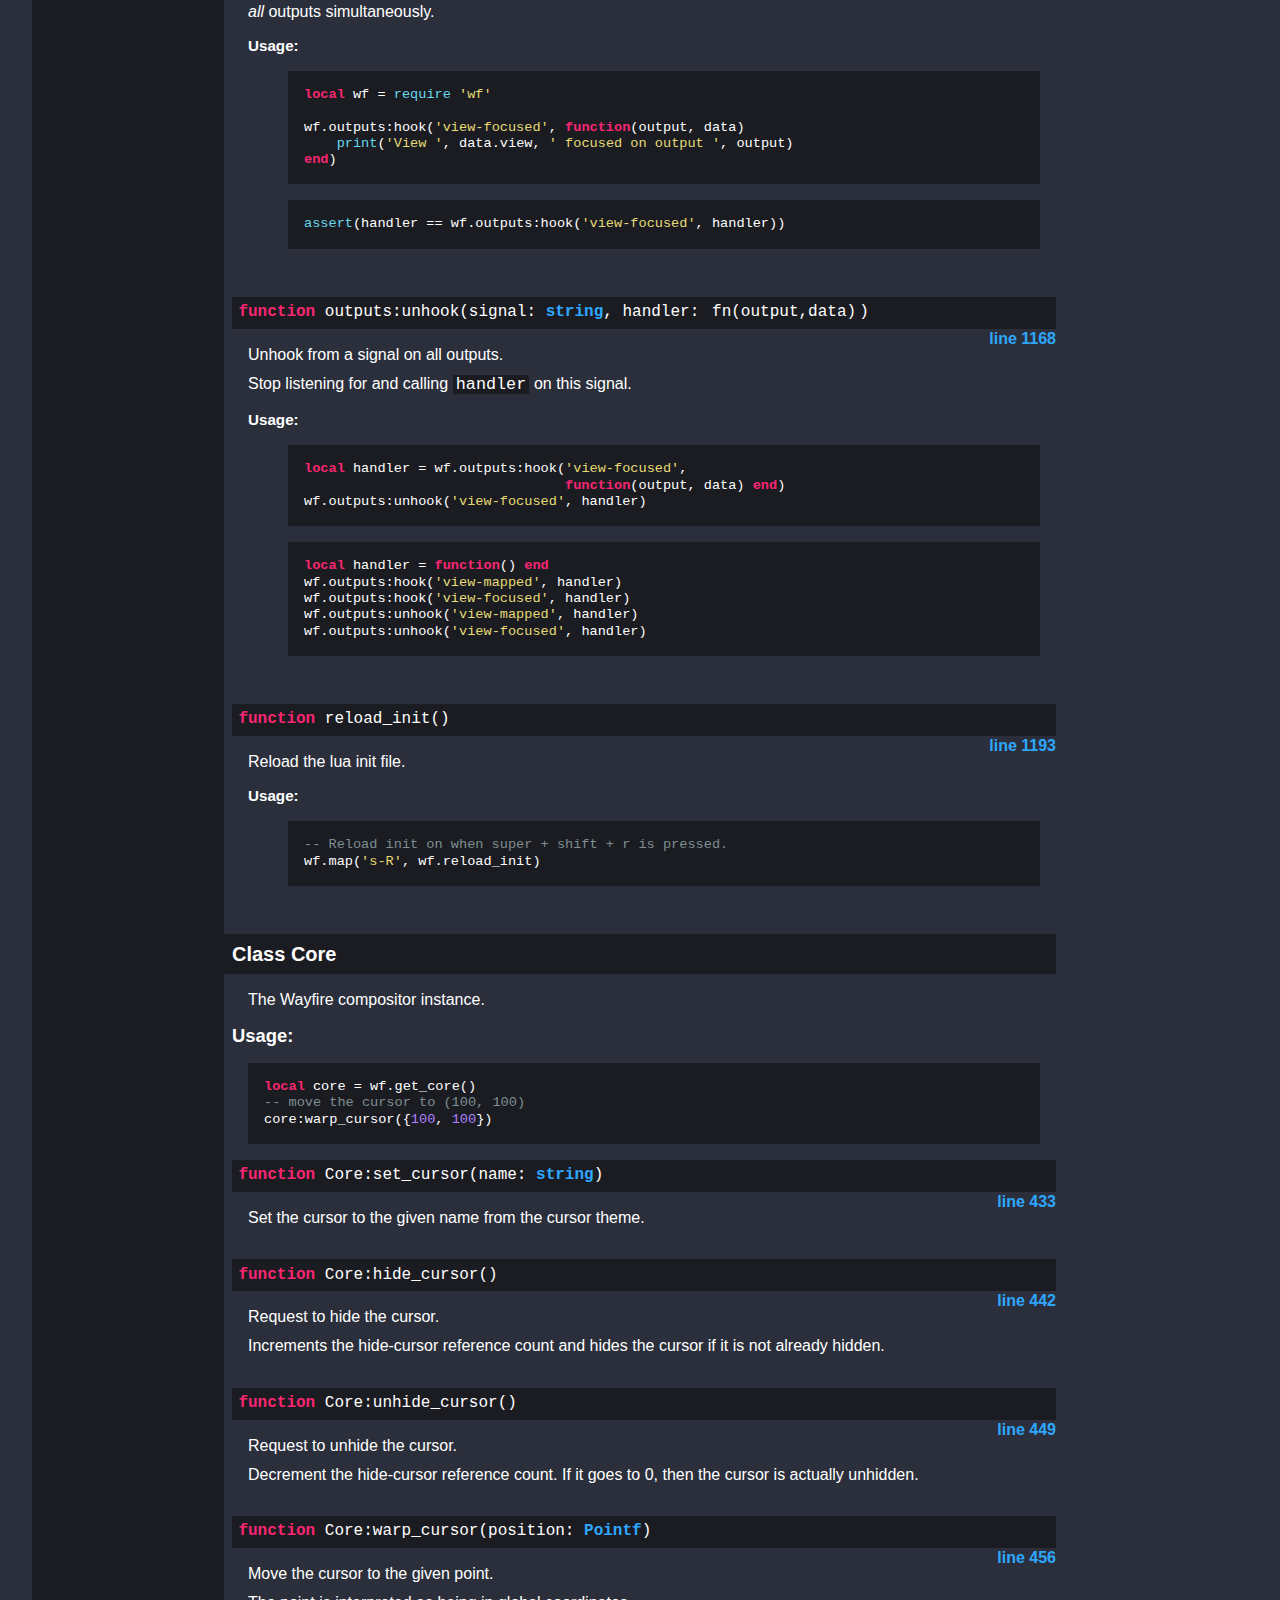
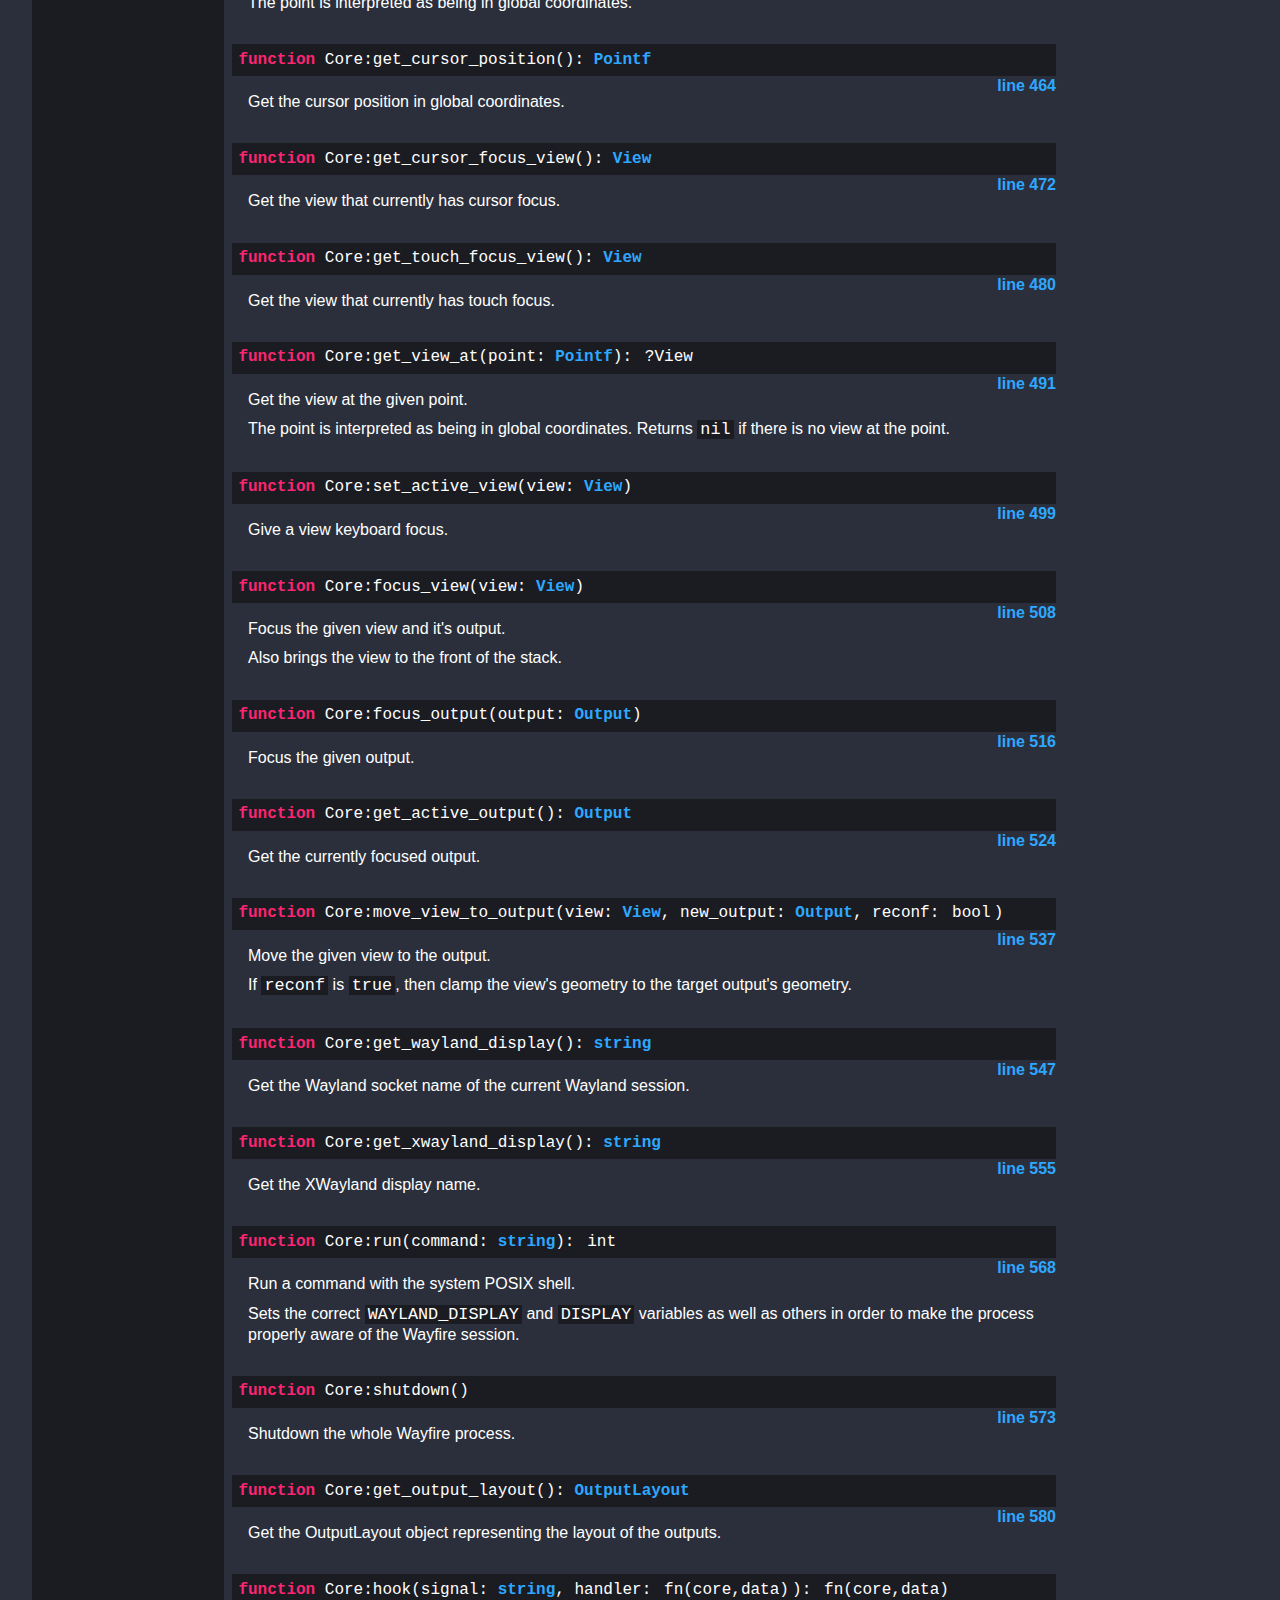
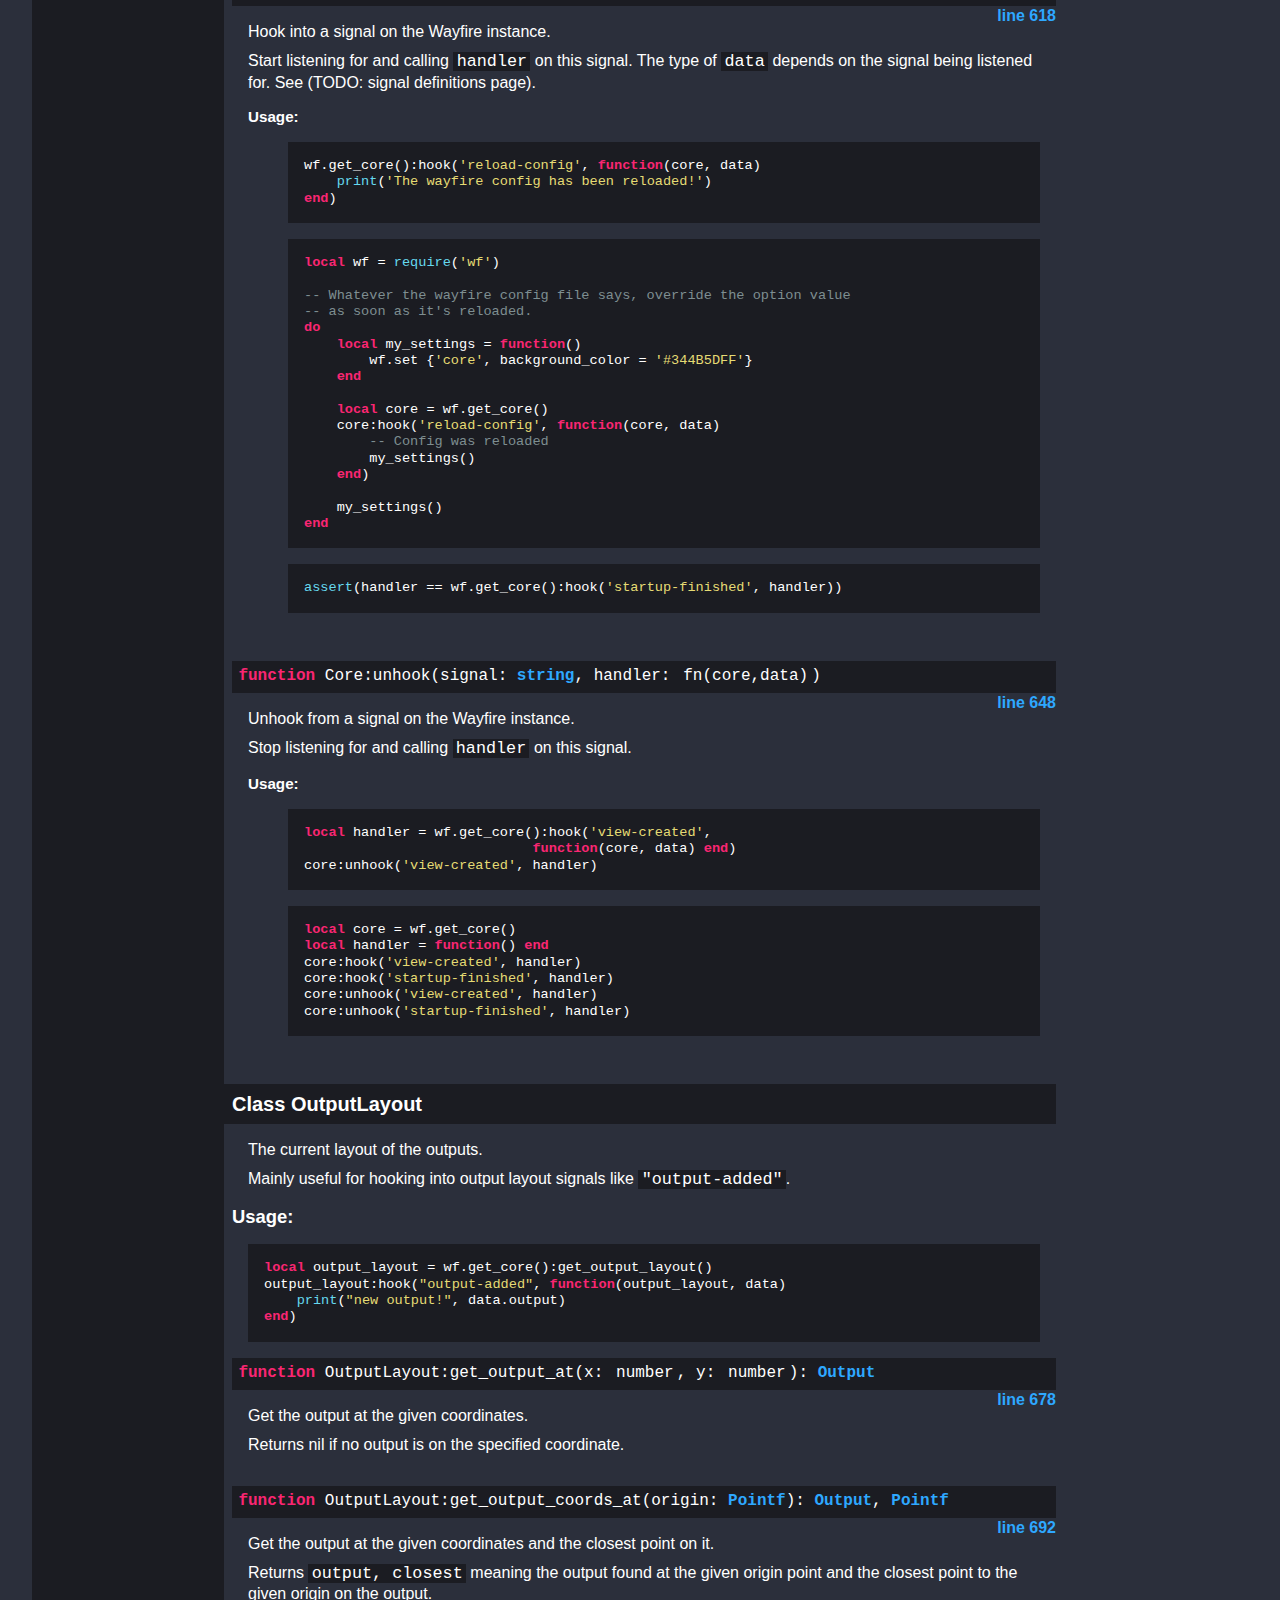
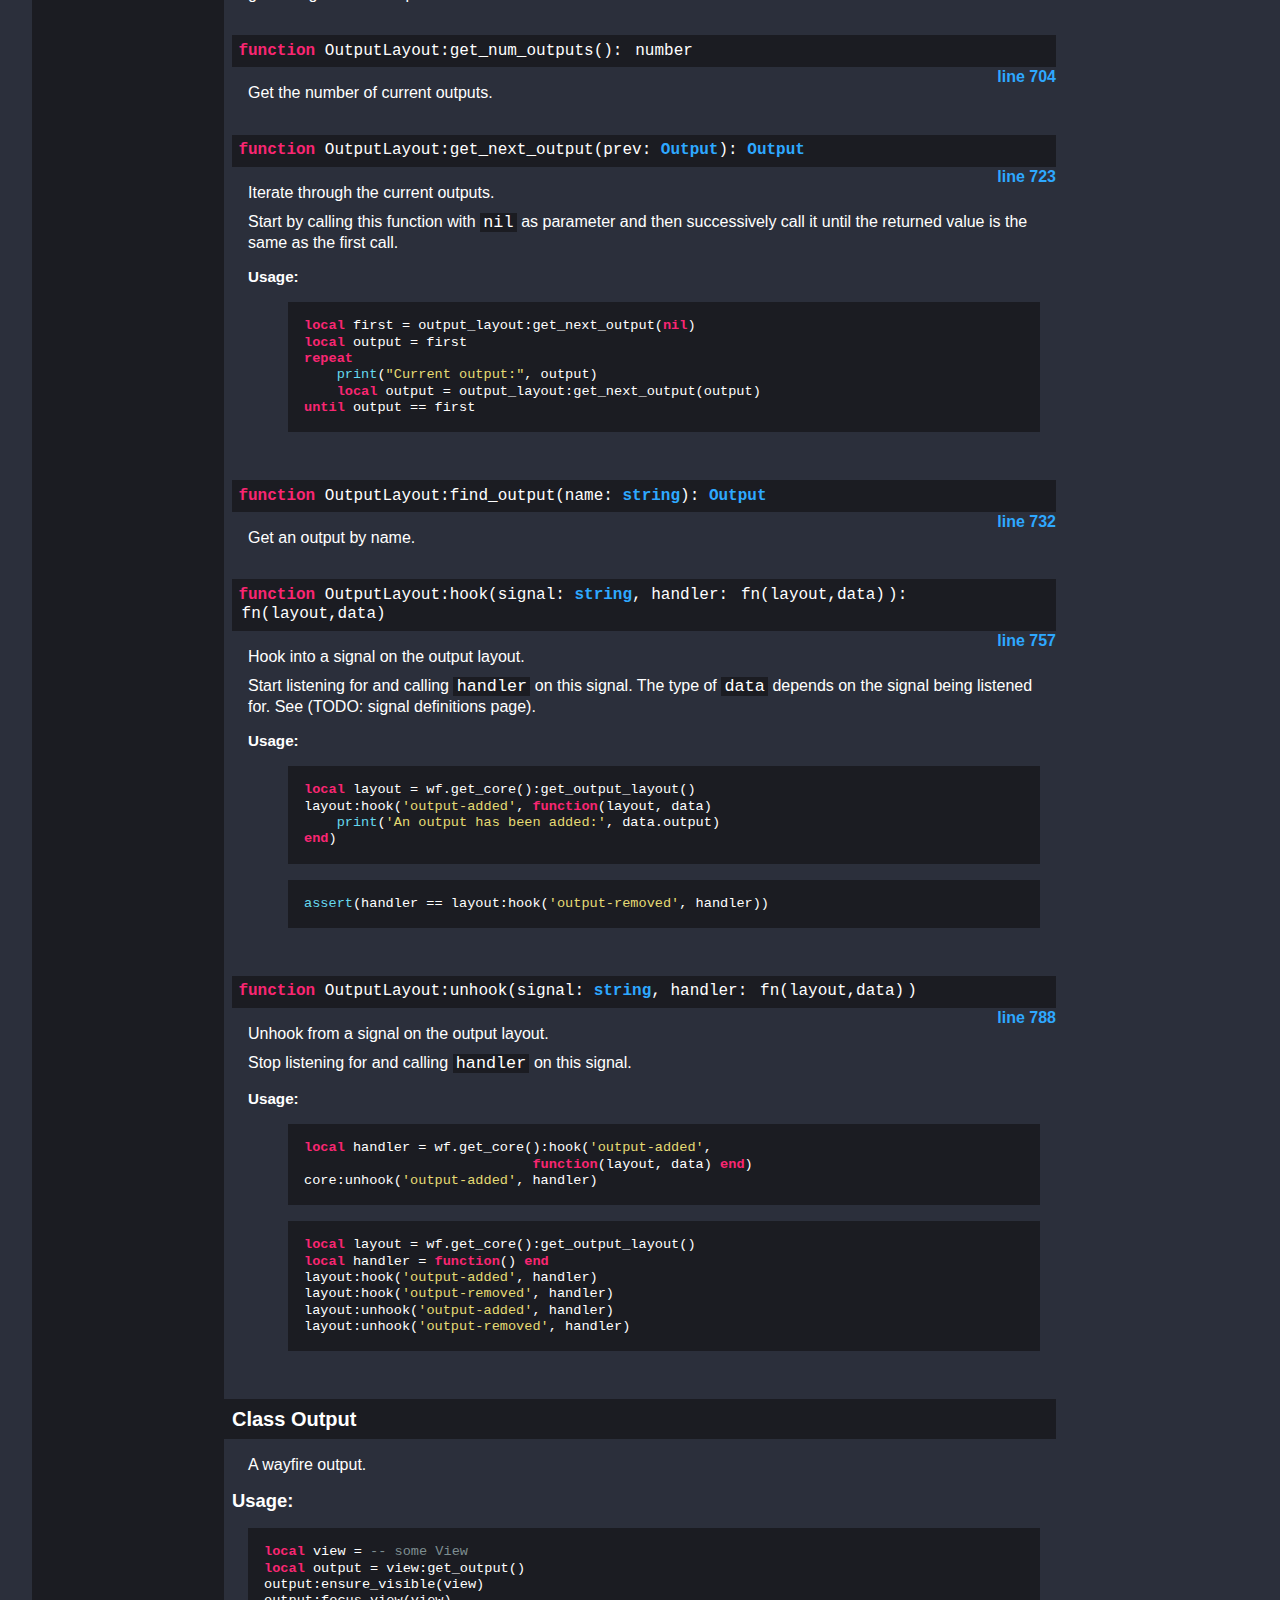
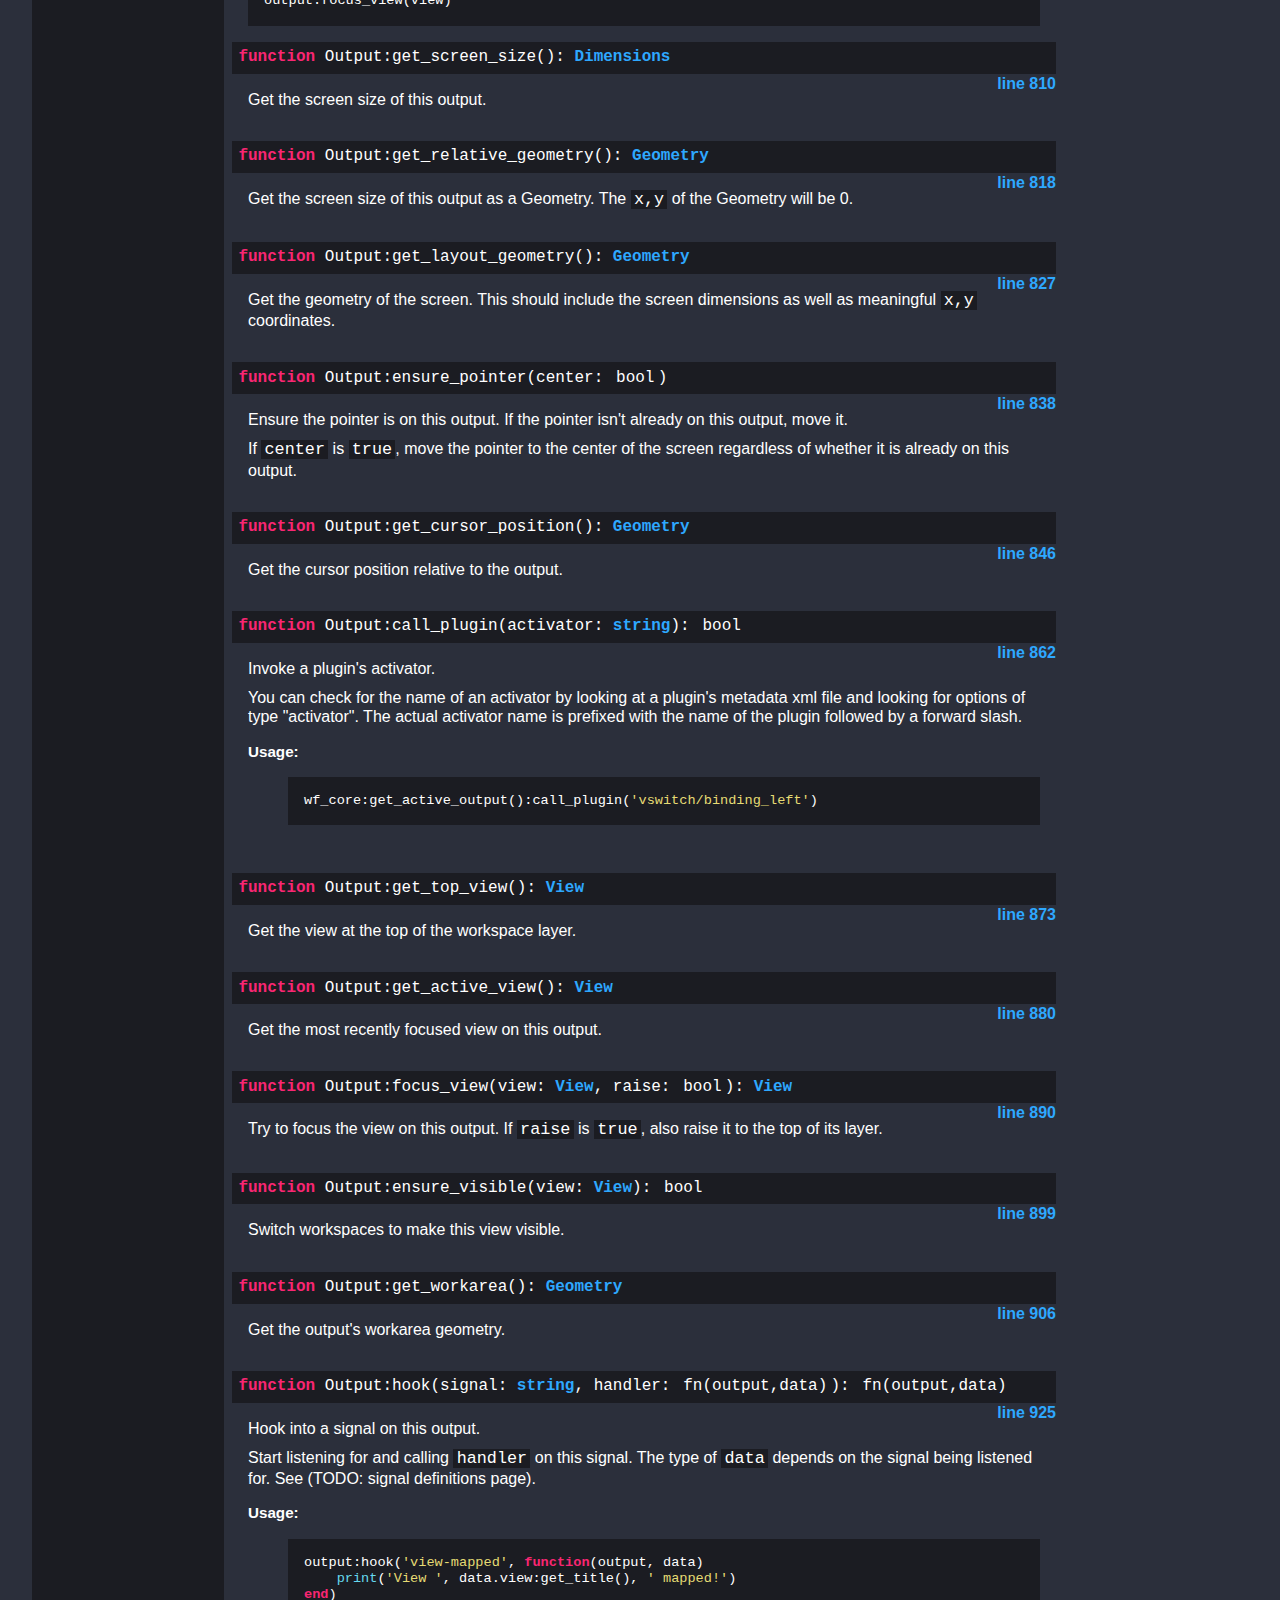
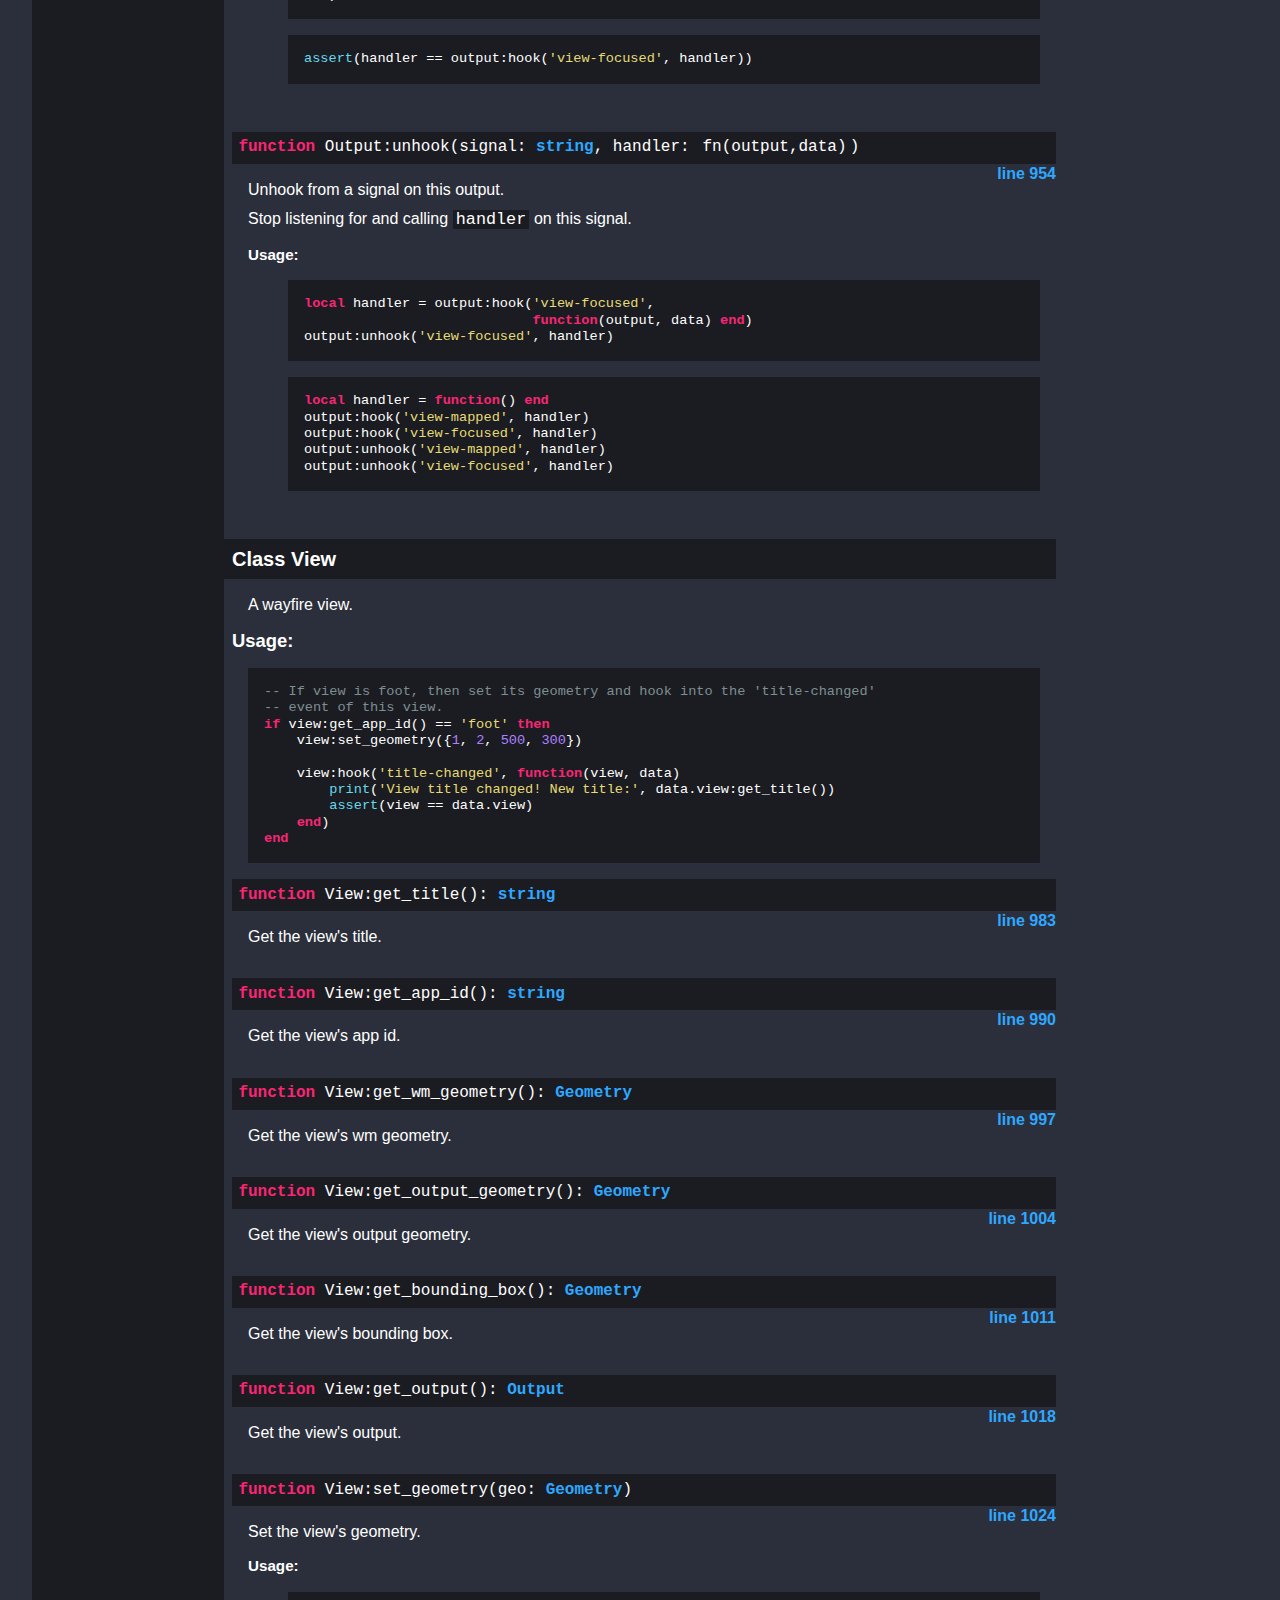
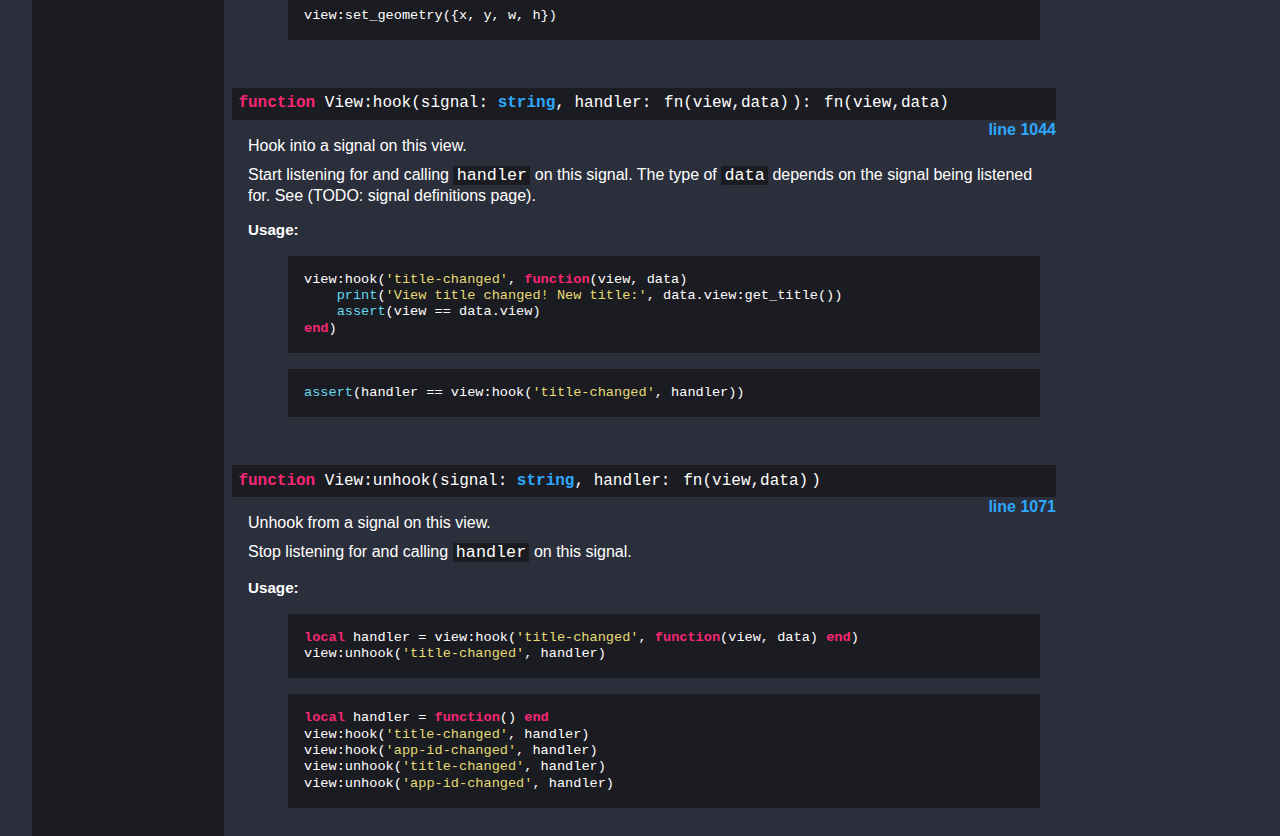
==== commit 73bbdc8d: "deploy: 889e7cc090365be63cd6bf604c58a2b962a6cb5f" ====
--- a/modules/wf.html
+++ b/modules/wf.html
@@ -68,6 +68,8 @@
 	<div class="summary">Hook into a signal on all outputs.</div>
 	<div class="name"><a href="#outputs:unhook">outputs:unhook (signal, handler)</a></div>
 	<div class="summary">Unhook from a signal on all outputs.</div>
+	<div class="name"><a href="#reload_init">reload_init ()</a></div>
+	<div class="summary">Reload the lua init file.</div>
 </div>
 <br>
 <h2><a href="#Class_Core">Class Core </a></h2>
@@ -144,6 +146,8 @@
 	<div class="summary">Ensure the pointer is on this output.</div>
 	<div class="name"><a href="#Output:get_cursor_position">Output:get_cursor_position (self)</a></div>
 	<div class="summary">Get the cursor position relative to the output.</div>
+	<div class="name"><a href="#Output:call_plugin">Output:call_plugin (self, activator)</a></div>
+	<div class="summary">Invoke a plugin's activator.</div>
 	<div class="name"><a href="#Output:get_top_view">Output:get_top_view (self)</a></div>
 	<div class="summary">Get the view at the top of the workspace layer.</div>
 	<div class="name"><a href="#Output:get_active_view">Output:get_active_view (self)</a></div>
@@ -193,7 +197,7 @@
     <dt>
     <a name = "set"></a>
     <pre class="signature"><span class="keyword">function</span> set(args: <span class="backtick"><code>{section,option=value,...}</code></span>)</pre>
-    <a style="float:right;" href="../source/wf.lua.html#239">line 239</a>
+    <a style="float:right;" href="../source/wf.lua.html#258">line 258</a>
     </dt>
     <dd>
     Set option values in a given section. </p>
@@ -214,8 +218,8 @@
 </dd>
     <dt>
     <a name = "map"></a>
-    <pre class="signature"><span class="keyword">function</span> map(opts: <span class="backtick"><code>?{pop_keys:number}</code></span>, keys: <span class="backtick"><a href="https://www.lua.org/manual/5.1/manual.html#5.4">string</a></span>, handler: <span class="backtick"><code>fn()</code></span>)</pre>
-    <a style="float:right;" href="../source/wf.lua.html#309">line 309</a>
+    <pre class="signature"><span class="keyword">function</span> map(opts: <span class="backtick"><code>?{pop_keys:number}</code></span>, keys: <span class="backtick"><a href="https://www.lua.org/manual/5.4/manual.html#6.4">string</a></span>, handler: <span class="backtick"><code>fn()</code></span>)</pre>
+    <a style="float:right;" href="../source/wf.lua.html#328">line 328</a>
     </dt>
     <dd>
     Map a sequence of keys to an action. </p>
@@ -275,8 +279,8 @@
 </dd>
     <dt>
     <a name = "outputs:hook"></a>
-    <pre class="signature"><span class="keyword">function</span> outputs:hook(signal: <span class="backtick"><a href="https://www.lua.org/manual/5.1/manual.html#5.4">string</a></span>, handler: <span class="backtick"><code>fn(output,data)</code></span>): <span class="backtick"><code>fn(output,data)</code></span></pre>
-    <a style="float:right;" href="../source/wf.lua.html#1101">line 1101</a>
+    <pre class="signature"><span class="keyword">function</span> outputs:hook(signal: <span class="backtick"><a href="https://www.lua.org/manual/5.4/manual.html#6.4">string</a></span>, handler: <span class="backtick"><code>fn(output,data)</code></span>): <span class="backtick"><code>fn(output,data)</code></span></pre>
+    <a style="float:right;" href="../source/wf.lua.html#1140">line 1140</a>
     </dt>
     <dd>
     Hook into a signal on all outputs. </p>
@@ -301,8 +305,8 @@
 </dd>
     <dt>
     <a name = "outputs:unhook"></a>
-    <pre class="signature"><span class="keyword">function</span> outputs:unhook(signal: <span class="backtick"><a href="https://www.lua.org/manual/5.1/manual.html#5.4">string</a></span>, handler: <span class="backtick"><code>fn(output,data)</code></span>)</pre>
-    <a style="float:right;" href="../source/wf.lua.html#1129">line 1129</a>
+    <pre class="signature"><span class="keyword">function</span> outputs:unhook(signal: <span class="backtick"><a href="https://www.lua.org/manual/5.4/manual.html#6.4">string</a></span>, handler: <span class="backtick"><code>fn(output,data)</code></span>)</pre>
+    <a style="float:right;" href="../source/wf.lua.html#1168">line 1168</a>
     </dt>
     <dd>
     Unhook from a signal on all outputs. </p>
@@ -320,6 +324,19 @@
 wf.outputs:unhook(<span class="string">'view-focused'</span>, handler)</pre></li>
     </ul>
 </dd>
+    <dt>
+    <a name = "reload_init"></a>
+    <pre class="signature"><span class="keyword">function</span> reload_init()</pre>
+    <a style="float:right;" href="../source/wf.lua.html#1193">line 1193</a>
+    </dt>
+    <dd>
+    Reload the lua init file.
+    <h3>Usage:</h3>
+    <ul class="examples">
+        <pre class="example"><span class="comment">-- Reload init on when super + shift + r is pressed.
+</span>wf.map(<span class="string">'s-R'</span>, wf.reload_init)</pre>
+    </ul>
+</dd>
 </dl>
 </div> <!-- class="section-content" -->
     <h2 class="section-header has-description">
@@ -338,8 +355,8 @@
     <dl class="function">
     <dt>
     <a name = "Core:set_cursor"></a>
-    <pre class="signature"><span class="keyword">function</span> Core:set_cursor(name: <span class="backtick"><a href="https://www.lua.org/manual/5.1/manual.html#5.4">string</a></span>)</pre>
-    <a style="float:right;" href="../source/wf.lua.html#414">line 414</a>
+    <pre class="signature"><span class="keyword">function</span> Core:set_cursor(name: <span class="backtick"><a href="https://www.lua.org/manual/5.4/manual.html#6.4">string</a></span>)</pre>
+    <a style="float:right;" href="../source/wf.lua.html#433">line 433</a>
     </dt>
     <dd>
     Set the cursor to the given name from the cursor theme.
@@ -347,7 +364,7 @@
     <dt>
     <a name = "Core:hide_cursor"></a>
     <pre class="signature"><span class="keyword">function</span> Core:hide_cursor()</pre>
-    <a style="float:right;" href="../source/wf.lua.html#423">line 423</a>
+    <a style="float:right;" href="../source/wf.lua.html#442">line 442</a>
     </dt>
     <dd>
     Request to hide the cursor. </p>
@@ -358,7 +375,7 @@
     <dt>
     <a name = "Core:unhide_cursor"></a>
     <pre class="signature"><span class="keyword">function</span> Core:unhide_cursor()</pre>
-    <a style="float:right;" href="../source/wf.lua.html#430">line 430</a>
+    <a style="float:right;" href="../source/wf.lua.html#449">line 449</a>
     </dt>
     <dd>
     Request to unhide the cursor. </p>
@@ -369,7 +386,7 @@
     <dt>
     <a name = "Core:warp_cursor"></a>
     <pre class="signature"><span class="keyword">function</span> Core:warp_cursor(position: <span class="backtick"><a href="../modules/wf.html#Pointf">Pointf</a></span>)</pre>
-    <a style="float:right;" href="../source/wf.lua.html#437">line 437</a>
+    <a style="float:right;" href="../source/wf.lua.html#456">line 456</a>
     </dt>
     <dd>
     Move the cursor to the given point. </p>
@@ -379,7 +396,7 @@
     <dt>
     <a name = "Core:get_cursor_position"></a>
     <pre class="signature"><span class="keyword">function</span> Core:get_cursor_position(): <span class="backtick"><a href="../modules/wf.html#Pointf">Pointf</a></span></pre>
-    <a style="float:right;" href="../source/wf.lua.html#445">line 445</a>
+    <a style="float:right;" href="../source/wf.lua.html#464">line 464</a>
     </dt>
     <dd>
     Get the cursor position in global coordinates.
@@ -387,7 +404,7 @@
     <dt>
     <a name = "Core:get_cursor_focus_view"></a>
     <pre class="signature"><span class="keyword">function</span> Core:get_cursor_focus_view(): <span class="backtick"><a href="../modules/wf.html#View">View</a></span></pre>
-    <a style="float:right;" href="../source/wf.lua.html#453">line 453</a>
+    <a style="float:right;" href="../source/wf.lua.html#472">line 472</a>
     </dt>
     <dd>
     Get the view that currently has cursor focus.
@@ -395,7 +412,7 @@
     <dt>
     <a name = "Core:get_touch_focus_view"></a>
     <pre class="signature"><span class="keyword">function</span> Core:get_touch_focus_view(): <span class="backtick"><a href="../modules/wf.html#View">View</a></span></pre>
-    <a style="float:right;" href="../source/wf.lua.html#461">line 461</a>
+    <a style="float:right;" href="../source/wf.lua.html#480">line 480</a>
     </dt>
     <dd>
     Get the view that currently has touch focus.
@@ -403,7 +420,7 @@
     <dt>
     <a name = "Core:get_view_at"></a>
     <pre class="signature"><span class="keyword">function</span> Core:get_view_at(point: <span class="backtick"><a href="../modules/wf.html#Pointf">Pointf</a></span>): <span class="backtick"><code>?View</code></span></pre>
-    <a style="float:right;" href="../source/wf.lua.html#472">line 472</a>
+    <a style="float:right;" href="../source/wf.lua.html#491">line 491</a>
     </dt>
     <dd>
     Get the view at the given point. </p>
@@ -414,7 +431,7 @@
     <dt>
     <a name = "Core:set_active_view"></a>
     <pre class="signature"><span class="keyword">function</span> Core:set_active_view(view: <span class="backtick"><a href="../modules/wf.html#View">View</a></span>)</pre>
-    <a style="float:right;" href="../source/wf.lua.html#480">line 480</a>
+    <a style="float:right;" href="../source/wf.lua.html#499">line 499</a>
     </dt>
     <dd>
     Give a view keyboard focus.
@@ -422,7 +439,7 @@
     <dt>
     <a name = "Core:focus_view"></a>
     <pre class="signature"><span class="keyword">function</span> Core:focus_view(view: <span class="backtick"><a href="../modules/wf.html#View">View</a></span>)</pre>
-    <a style="float:right;" href="../source/wf.lua.html#489">line 489</a>
+    <a style="float:right;" href="../source/wf.lua.html#508">line 508</a>
     </dt>
     <dd>
     Focus the given view and it's output. </p>
@@ -432,7 +449,7 @@
     <dt>
     <a name = "Core:focus_output"></a>
     <pre class="signature"><span class="keyword">function</span> Core:focus_output(output: <span class="backtick"><a href="../modules/wf.html#Output">Output</a></span>)</pre>
-    <a style="float:right;" href="../source/wf.lua.html#497">line 497</a>
+    <a style="float:right;" href="../source/wf.lua.html#516">line 516</a>
     </dt>
     <dd>
     Focus the given output.
@@ -440,7 +457,7 @@
     <dt>
     <a name = "Core:get_active_output"></a>
     <pre class="signature"><span class="keyword">function</span> Core:get_active_output(): <span class="backtick"><a href="../modules/wf.html#Output">Output</a></span></pre>
-    <a style="float:right;" href="../source/wf.lua.html#505">line 505</a>
+    <a style="float:right;" href="../source/wf.lua.html#524">line 524</a>
     </dt>
     <dd>
     Get the currently focused output.
@@ -448,7 +465,7 @@
     <dt>
     <a name = "Core:move_view_to_output"></a>
     <pre class="signature"><span class="keyword">function</span> Core:move_view_to_output(view: <span class="backtick"><a href="../modules/wf.html#View">View</a></span>, new_output: <span class="backtick"><a href="../modules/wf.html#Output">Output</a></span>, reconf: <span class="backtick"><code>bool</code></span>)</pre>
-    <a style="float:right;" href="../source/wf.lua.html#518">line 518</a>
+    <a style="float:right;" href="../source/wf.lua.html#537">line 537</a>
     </dt>
     <dd>
     Move the given view to the output. </p>
@@ -458,24 +475,24 @@
 </dd>
     <dt>
     <a name = "Core:get_wayland_display"></a>
-    <pre class="signature"><span class="keyword">function</span> Core:get_wayland_display(): <span class="backtick"><a href="https://www.lua.org/manual/5.1/manual.html#5.4">string</a></span></pre>
-    <a style="float:right;" href="../source/wf.lua.html#528">line 528</a>
+    <pre class="signature"><span class="keyword">function</span> Core:get_wayland_display(): <span class="backtick"><a href="https://www.lua.org/manual/5.4/manual.html#6.4">string</a></span></pre>
+    <a style="float:right;" href="../source/wf.lua.html#547">line 547</a>
     </dt>
     <dd>
     Get the Wayland socket name of the current Wayland session.
 </dd>
     <dt>
     <a name = "Core:get_xwayland_display"></a>
-    <pre class="signature"><span class="keyword">function</span> Core:get_xwayland_display(): <span class="backtick"><a href="https://www.lua.org/manual/5.1/manual.html#5.4">string</a></span></pre>
-    <a style="float:right;" href="../source/wf.lua.html#536">line 536</a>
+    <pre class="signature"><span class="keyword">function</span> Core:get_xwayland_display(): <span class="backtick"><a href="https://www.lua.org/manual/5.4/manual.html#6.4">string</a></span></pre>
+    <a style="float:right;" href="../source/wf.lua.html#555">line 555</a>
     </dt>
     <dd>
     Get the XWayland display name.
 </dd>
     <dt>
     <a name = "Core:run"></a>
-    <pre class="signature"><span class="keyword">function</span> Core:run(command: <span class="backtick"><a href="https://www.lua.org/manual/5.1/manual.html#5.4">string</a></span>): <span class="backtick"><code>int</code></span></pre>
-    <a style="float:right;" href="../source/wf.lua.html#549">line 549</a>
+    <pre class="signature"><span class="keyword">function</span> Core:run(command: <span class="backtick"><a href="https://www.lua.org/manual/5.4/manual.html#6.4">string</a></span>): <span class="backtick"><code>int</code></span></pre>
+    <a style="float:right;" href="../source/wf.lua.html#568">line 568</a>
     </dt>
     <dd>
     Run a command with the system POSIX shell. </p>
@@ -487,7 +504,7 @@
     <dt>
     <a name = "Core:shutdown"></a>
     <pre class="signature"><span class="keyword">function</span> Core:shutdown()</pre>
-    <a style="float:right;" href="../source/wf.lua.html#554">line 554</a>
+    <a style="float:right;" href="../source/wf.lua.html#573">line 573</a>
     </dt>
     <dd>
     Shutdown the whole Wayfire process.
@@ -495,15 +512,15 @@
     <dt>
     <a name = "Core:get_output_layout"></a>
     <pre class="signature"><span class="keyword">function</span> Core:get_output_layout(): <span class="backtick"><a href="../modules/wf.html#OutputLayout">OutputLayout</a></span></pre>
-    <a style="float:right;" href="../source/wf.lua.html#561">line 561</a>
+    <a style="float:right;" href="../source/wf.lua.html#580">line 580</a>
     </dt>
     <dd>
     Get the OutputLayout object representing the layout of the outputs.
 </dd>
     <dt>
     <a name = "Core:hook"></a>
-    <pre class="signature"><span class="keyword">function</span> Core:hook(signal: <span class="backtick"><a href="https://www.lua.org/manual/5.1/manual.html#5.4">string</a></span>, handler: <span class="backtick"><code>fn(core,data)</code></span>): <span class="backtick"><code>fn(core,data)</code></span></pre>
-    <a style="float:right;" href="../source/wf.lua.html#599">line 599</a>
+    <pre class="signature"><span class="keyword">function</span> Core:hook(signal: <span class="backtick"><a href="https://www.lua.org/manual/5.4/manual.html#6.4">string</a></span>, handler: <span class="backtick"><code>fn(core,data)</code></span>): <span class="backtick"><code>fn(core,data)</code></span></pre>
+    <a style="float:right;" href="../source/wf.lua.html#618">line 618</a>
     </dt>
     <dd>
     Hook into a signal on the Wayfire instance. </p>
@@ -538,8 +555,8 @@
 </dd>
     <dt>
     <a name = "Core:unhook"></a>
-    <pre class="signature"><span class="keyword">function</span> Core:unhook(signal: <span class="backtick"><a href="https://www.lua.org/manual/5.1/manual.html#5.4">string</a></span>, handler: <span class="backtick"><code>fn(core,data)</code></span>)</pre>
-    <a style="float:right;" href="../source/wf.lua.html#629">line 629</a>
+    <pre class="signature"><span class="keyword">function</span> Core:unhook(signal: <span class="backtick"><a href="https://www.lua.org/manual/5.4/manual.html#6.4">string</a></span>, handler: <span class="backtick"><code>fn(core,data)</code></span>)</pre>
+    <a style="float:right;" href="../source/wf.lua.html#648">line 648</a>
     </dt>
     <dd>
     Unhook from a signal on the Wayfire instance. </p>
@@ -580,7 +597,7 @@
     <dt>
     <a name = "OutputLayout:get_output_at"></a>
     <pre class="signature"><span class="keyword">function</span> OutputLayout:get_output_at(x: <span class="backtick"><code>number</code></span>, y: <span class="backtick"><code>number</code></span>): <span class="backtick"><a href="../modules/wf.html#Output">Output</a></span></pre>
-    <a style="float:right;" href="../source/wf.lua.html#659">line 659</a>
+    <a style="float:right;" href="../source/wf.lua.html#678">line 678</a>
     </dt>
     <dd>
     Get the output at the given coordinates. </p>
@@ -590,7 +607,7 @@
     <dt>
     <a name = "OutputLayout:get_output_coords_at"></a>
     <pre class="signature"><span class="keyword">function</span> OutputLayout:get_output_coords_at(origin: <span class="backtick"><a href="../modules/wf.html#Pointf">Pointf</a></span>): <span class="backtick"><a href="../modules/wf.html#Output">Output</a></span>, <span class="backtick"><a href="../modules/wf.html#Pointf">Pointf</a></span></pre>
-    <a style="float:right;" href="../source/wf.lua.html#673">line 673</a>
+    <a style="float:right;" href="../source/wf.lua.html#692">line 692</a>
     </dt>
     <dd>
     Get the output at the given coordinates and the closest point on it. </p>
@@ -601,7 +618,7 @@
     <dt>
     <a name = "OutputLayout:get_num_outputs"></a>
     <pre class="signature"><span class="keyword">function</span> OutputLayout:get_num_outputs(): <span class="backtick"><code>number</code></span></pre>
-    <a style="float:right;" href="../source/wf.lua.html#685">line 685</a>
+    <a style="float:right;" href="../source/wf.lua.html#704">line 704</a>
     </dt>
     <dd>
     Get the number of current outputs.
@@ -609,7 +626,7 @@
     <dt>
     <a name = "OutputLayout:get_next_output"></a>
     <pre class="signature"><span class="keyword">function</span> OutputLayout:get_next_output(prev: <span class="backtick"><a href="../modules/wf.html#Output">Output</a></span>): <span class="backtick"><a href="../modules/wf.html#Output">Output</a></span></pre>
-    <a style="float:right;" href="../source/wf.lua.html#704">line 704</a>
+    <a style="float:right;" href="../source/wf.lua.html#723">line 723</a>
     </dt>
     <dd>
     Iterate through the current outputs. </p>
@@ -630,8 +647,8 @@
 </dd>
     <dt>
     <a name = "OutputLayout:find_output"></a>
-    <pre class="signature"><span class="keyword">function</span> OutputLayout:find_output(name: <span class="backtick"><a href="https://www.lua.org/manual/5.1/manual.html#5.4">string</a></span>): <span class="backtick"><a href="../modules/wf.html#Output">Output</a></span></pre>
-    <a style="float:right;" href="../source/wf.lua.html#713">line 713</a>
+    <pre class="signature"><span class="keyword">function</span> OutputLayout:find_output(name: <span class="backtick"><a href="https://www.lua.org/manual/5.4/manual.html#6.4">string</a></span>): <span class="backtick"><a href="../modules/wf.html#Output">Output</a></span></pre>
+    <a style="float:right;" href="../source/wf.lua.html#732">line 732</a>
     </dt>
     <dd>
     Get an output by name.
@@ -639,8 +656,8 @@
 </dd>
     <dt>
     <a name = "OutputLayout:hook"></a>
-    <pre class="signature"><span class="keyword">function</span> OutputLayout:hook(signal: <span class="backtick"><a href="https://www.lua.org/manual/5.1/manual.html#5.4">string</a></span>, handler: <span class="backtick"><code>fn(layout,data)</code></span>): <span class="backtick"><code>fn(layout,data)</code></span></pre>
-    <a style="float:right;" href="../source/wf.lua.html#738">line 738</a>
+    <pre class="signature"><span class="keyword">function</span> OutputLayout:hook(signal: <span class="backtick"><a href="https://www.lua.org/manual/5.4/manual.html#6.4">string</a></span>, handler: <span class="backtick"><code>fn(layout,data)</code></span>): <span class="backtick"><code>fn(layout,data)</code></span></pre>
+    <a style="float:right;" href="../source/wf.lua.html#757">line 757</a>
     </dt>
     <dd>
     Hook into a signal on the output layout. </p>
@@ -659,8 +676,8 @@
 </dd>
     <dt>
     <a name = "OutputLayout:unhook"></a>
-    <pre class="signature"><span class="keyword">function</span> OutputLayout:unhook(signal: <span class="backtick"><a href="https://www.lua.org/manual/5.1/manual.html#5.4">string</a></span>, handler: <span class="backtick"><code>fn(layout,data)</code></span>)</pre>
-    <a style="float:right;" href="../source/wf.lua.html#769">line 769</a>
+    <pre class="signature"><span class="keyword">function</span> OutputLayout:unhook(signal: <span class="backtick"><a href="https://www.lua.org/manual/5.4/manual.html#6.4">string</a></span>, handler: <span class="backtick"><code>fn(layout,data)</code></span>)</pre>
+    <a style="float:right;" href="../source/wf.lua.html#788">line 788</a>
     </dt>
     <dd>
     Unhook from a signal on the output layout. </p>
@@ -699,7 +716,7 @@
     <dt>
     <a name = "Output:get_screen_size"></a>
     <pre class="signature"><span class="keyword">function</span> Output:get_screen_size(): <span class="backtick"><a href="../modules/wf.html#Dimensions">Dimensions</a></span></pre>
-    <a style="float:right;" href="../source/wf.lua.html#791">line 791</a>
+    <a style="float:right;" href="../source/wf.lua.html#810">line 810</a>
     </dt>
     <dd>
     Get the screen size of this output.
@@ -707,7 +724,7 @@
     <dt>
     <a name = "Output:get_relative_geometry"></a>
     <pre class="signature"><span class="keyword">function</span> Output:get_relative_geometry(): <span class="backtick"><a href="../modules/wf.html#Geometry">Geometry</a></span></pre>
-    <a style="float:right;" href="../source/wf.lua.html#799">line 799</a>
+    <a style="float:right;" href="../source/wf.lua.html#818">line 818</a>
     </dt>
     <dd>
     Get the screen size of this output as a Geometry.
@@ -716,7 +733,7 @@
     <dt>
     <a name = "Output:get_layout_geometry"></a>
     <pre class="signature"><span class="keyword">function</span> Output:get_layout_geometry(): <span class="backtick"><a href="../modules/wf.html#Geometry">Geometry</a></span></pre>
-    <a style="float:right;" href="../source/wf.lua.html#808">line 808</a>
+    <a style="float:right;" href="../source/wf.lua.html#827">line 827</a>
     </dt>
     <dd>
     Get the geometry of the screen.
@@ -726,7 +743,7 @@
     <dt>
     <a name = "Output:ensure_pointer"></a>
     <pre class="signature"><span class="keyword">function</span> Output:ensure_pointer(center: <span class="backtick"><code>bool</code></span>)</pre>
-    <a style="float:right;" href="../source/wf.lua.html#819">line 819</a>
+    <a style="float:right;" href="../source/wf.lua.html#838">line 838</a>
     </dt>
     <dd>
     Ensure the pointer is on this output.
@@ -738,15 +755,32 @@
     <dt>
     <a name = "Output:get_cursor_position"></a>
     <pre class="signature"><span class="keyword">function</span> Output:get_cursor_position(): <span class="backtick"><a href="../modules/wf.html#Geometry">Geometry</a></span></pre>
-    <a style="float:right;" href="../source/wf.lua.html#827">line 827</a>
+    <a style="float:right;" href="../source/wf.lua.html#846">line 846</a>
     </dt>
     <dd>
     Get the cursor position relative to the output.
+</dd>
+    <dt>
+    <a name = "Output:call_plugin"></a>
+    <pre class="signature"><span class="keyword">function</span> Output:call_plugin(activator: <span class="backtick"><a href="https://www.lua.org/manual/5.4/manual.html#6.4">string</a></span>): <span class="backtick"><code>bool</code></span></pre>
+    <a style="float:right;" href="../source/wf.lua.html#862">line 862</a>
+    </dt>
+    <dd>
+    Invoke a plugin's activator. </p>
+
+<p> You can check for the name of an activator by looking at a plugin's
+ metadata xml file and looking for options of type "activator". The
+ actual activator name is prefixed with the name of the plugin
+ followed by a forward slash.
+    <h3>Usage:</h3>
+    <ul class="examples">
+        <pre class="example">wf_core:get_active_output():call_plugin(<span class="string">'vswitch/binding_left'</span>)</pre>
+    </ul>
 </dd>
     <dt>
     <a name = "Output:get_top_view"></a>
     <pre class="signature"><span class="keyword">function</span> Output:get_top_view(): <span class="backtick"><a href="../modules/wf.html#View">View</a></span></pre>
-    <a style="float:right;" href="../source/wf.lua.html#834">line 834</a>
+    <a style="float:right;" href="../source/wf.lua.html#873">line 873</a>
     </dt>
     <dd>
     Get the view at the top of the workspace layer.
@@ -754,7 +788,7 @@
     <dt>
     <a name = "Output:get_active_view"></a>
     <pre class="signature"><span class="keyword">function</span> Output:get_active_view(): <span class="backtick"><a href="../modules/wf.html#View">View</a></span></pre>
-    <a style="float:right;" href="../source/wf.lua.html#841">line 841</a>
+    <a style="float:right;" href="../source/wf.lua.html#880">line 880</a>
     </dt>
     <dd>
     Get the most recently focused view on this output.
@@ -762,7 +796,7 @@
     <dt>
     <a name = "Output:focus_view"></a>
     <pre class="signature"><span class="keyword">function</span> Output:focus_view(view: <span class="backtick"><a href="../modules/wf.html#View">View</a></span>, raise: <span class="backtick"><code>bool</code></span>): <span class="backtick"><a href="../modules/wf.html#View">View</a></span></pre>
-    <a style="float:right;" href="../source/wf.lua.html#851">line 851</a>
+    <a style="float:right;" href="../source/wf.lua.html#890">line 890</a>
     </dt>
     <dd>
     Try to focus the view on this output.
@@ -771,7 +805,7 @@
     <dt>
     <a name = "Output:ensure_visible"></a>
     <pre class="signature"><span class="keyword">function</span> Output:ensure_visible(view: <span class="backtick"><a href="../modules/wf.html#View">View</a></span>): <span class="backtick"><code>bool</code></span></pre>
-    <a style="float:right;" href="../source/wf.lua.html#860">line 860</a>
+    <a style="float:right;" href="../source/wf.lua.html#899">line 899</a>
     </dt>
     <dd>
     Switch workspaces to make this view visible.
@@ -779,15 +813,15 @@
     <dt>
     <a name = "Output:get_workarea"></a>
     <pre class="signature"><span class="keyword">function</span> Output:get_workarea(): <span class="backtick"><a href="../modules/wf.html#Geometry">Geometry</a></span></pre>
-    <a style="float:right;" href="../source/wf.lua.html#867">line 867</a>
+    <a style="float:right;" href="../source/wf.lua.html#906">line 906</a>
     </dt>
     <dd>
     Get the output's workarea geometry.
 </dd>
     <dt>
     <a name = "Output:hook"></a>
-    <pre class="signature"><span class="keyword">function</span> Output:hook(signal: <span class="backtick"><a href="https://www.lua.org/manual/5.1/manual.html#5.4">string</a></span>, handler: <span class="backtick"><code>fn(output,data)</code></span>): <span class="backtick"><code>fn(output,data)</code></span></pre>
-    <a style="float:right;" href="../source/wf.lua.html#886">line 886</a>
+    <pre class="signature"><span class="keyword">function</span> Output:hook(signal: <span class="backtick"><a href="https://www.lua.org/manual/5.4/manual.html#6.4">string</a></span>, handler: <span class="backtick"><code>fn(output,data)</code></span>): <span class="backtick"><code>fn(output,data)</code></span></pre>
+    <a style="float:right;" href="../source/wf.lua.html#925">line 925</a>
     </dt>
     <dd>
     Hook into a signal on this output. </p>
@@ -805,8 +839,8 @@
 </dd>
     <dt>
     <a name = "Output:unhook"></a>
-    <pre class="signature"><span class="keyword">function</span> Output:unhook(signal: <span class="backtick"><a href="https://www.lua.org/manual/5.1/manual.html#5.4">string</a></span>, handler: <span class="backtick"><code>fn(output,data)</code></span>)</pre>
-    <a style="float:right;" href="../source/wf.lua.html#915">line 915</a>
+    <pre class="signature"><span class="keyword">function</span> Output:unhook(signal: <span class="backtick"><a href="https://www.lua.org/manual/5.4/manual.html#6.4">string</a></span>, handler: <span class="backtick"><code>fn(output,data)</code></span>)</pre>
+    <a style="float:right;" href="../source/wf.lua.html#954">line 954</a>
     </dt>
     <dd>
     Unhook from a signal on this output. </p>
@@ -849,16 +883,16 @@
     <dl class="function">
     <dt>
     <a name = "View:get_title"></a>
-    <pre class="signature"><span class="keyword">function</span> View:get_title(): <span class="backtick"><a href="https://www.lua.org/manual/5.1/manual.html#5.4">string</a></span></pre>
-    <a style="float:right;" href="../source/wf.lua.html#944">line 944</a>
+    <pre class="signature"><span class="keyword">function</span> View:get_title(): <span class="backtick"><a href="https://www.lua.org/manual/5.4/manual.html#6.4">string</a></span></pre>
+    <a style="float:right;" href="../source/wf.lua.html#983">line 983</a>
     </dt>
     <dd>
     Get the view's title.
 </dd>
     <dt>
     <a name = "View:get_app_id"></a>
-    <pre class="signature"><span class="keyword">function</span> View:get_app_id(): <span class="backtick"><a href="https://www.lua.org/manual/5.1/manual.html#5.4">string</a></span></pre>
-    <a style="float:right;" href="../source/wf.lua.html#951">line 951</a>
+    <pre class="signature"><span class="keyword">function</span> View:get_app_id(): <span class="backtick"><a href="https://www.lua.org/manual/5.4/manual.html#6.4">string</a></span></pre>
+    <a style="float:right;" href="../source/wf.lua.html#990">line 990</a>
     </dt>
     <dd>
     Get the view's app id.
@@ -866,7 +900,7 @@
     <dt>
     <a name = "View:get_wm_geometry"></a>
     <pre class="signature"><span class="keyword">function</span> View:get_wm_geometry(): <span class="backtick"><a href="../modules/wf.html#Geometry">Geometry</a></span></pre>
-    <a style="float:right;" href="../source/wf.lua.html#958">line 958</a>
+    <a style="float:right;" href="../source/wf.lua.html#997">line 997</a>
     </dt>
     <dd>
     Get the view's wm geometry.
@@ -874,7 +908,7 @@
     <dt>
     <a name = "View:get_output_geometry"></a>
     <pre class="signature"><span class="keyword">function</span> View:get_output_geometry(): <span class="backtick"><a href="../modules/wf.html#Geometry">Geometry</a></span></pre>
-    <a style="float:right;" href="../source/wf.lua.html#965">line 965</a>
+    <a style="float:right;" href="../source/wf.lua.html#1004">line 1004</a>
     </dt>
     <dd>
     Get the view's output geometry.
@@ -882,7 +916,7 @@
     <dt>
     <a name = "View:get_bounding_box"></a>
     <pre class="signature"><span class="keyword">function</span> View:get_bounding_box(): <span class="backtick"><a href="../modules/wf.html#Geometry">Geometry</a></span></pre>
-    <a style="float:right;" href="../source/wf.lua.html#972">line 972</a>
+    <a style="float:right;" href="../source/wf.lua.html#1011">line 1011</a>
     </dt>
     <dd>
     Get the view's bounding box.
@@ -890,7 +924,7 @@
     <dt>
     <a name = "View:get_output"></a>
     <pre class="signature"><span class="keyword">function</span> View:get_output(): <span class="backtick"><a href="../modules/wf.html#Output">Output</a></span></pre>
-    <a style="float:right;" href="../source/wf.lua.html#979">line 979</a>
+    <a style="float:right;" href="../source/wf.lua.html#1018">line 1018</a>
     </dt>
     <dd>
     Get the view's output.
@@ -898,7 +932,7 @@
     <dt>
     <a name = "View:set_geometry"></a>
     <pre class="signature"><span class="keyword">function</span> View:set_geometry(geo: <span class="backtick"><a href="../modules/wf.html#Geometry">Geometry</a></span>)</pre>
-    <a style="float:right;" href="../source/wf.lua.html#985">line 985</a>
+    <a style="float:right;" href="../source/wf.lua.html#1024">line 1024</a>
     </dt>
     <dd>
     Set the view's geometry.
@@ -909,8 +943,8 @@
 </dd>
     <dt>
     <a name = "View:hook"></a>
-    <pre class="signature"><span class="keyword">function</span> View:hook(signal: <span class="backtick"><a href="https://www.lua.org/manual/5.1/manual.html#5.4">string</a></span>, handler: <span class="backtick"><code>fn(view,data)</code></span>): <span class="backtick"><code>fn(view,data)</code></span></pre>
-    <a style="float:right;" href="../source/wf.lua.html#1005">line 1005</a>
+    <pre class="signature"><span class="keyword">function</span> View:hook(signal: <span class="backtick"><a href="https://www.lua.org/manual/5.4/manual.html#6.4">string</a></span>, handler: <span class="backtick"><code>fn(view,data)</code></span>): <span class="backtick"><code>fn(view,data)</code></span></pre>
+    <a style="float:right;" href="../source/wf.lua.html#1044">line 1044</a>
     </dt>
     <dd>
     Hook into a signal on this view. </p>
@@ -929,8 +963,8 @@
 </dd>
     <dt>
     <a name = "View:unhook"></a>
-    <pre class="signature"><span class="keyword">function</span> View:unhook(signal: <span class="backtick"><a href="https://www.lua.org/manual/5.1/manual.html#5.4">string</a></span>, handler: <span class="backtick"><code>fn(view,data)</code></span>)</pre>
-    <a style="float:right;" href="../source/wf.lua.html#1032">line 1032</a>
+    <pre class="signature"><span class="keyword">function</span> View:unhook(signal: <span class="backtick"><a href="https://www.lua.org/manual/5.4/manual.html#6.4">string</a></span>, handler: <span class="backtick"><code>fn(view,data)</code></span>)</pre>
+    <a style="float:right;" href="../source/wf.lua.html#1071">line 1071</a>
     </dt>
     <dd>
     Unhook from a signal on this view. </p>
@@ -953,7 +987,7 @@
 </div> <!-- id="main" -->
 <div id="about">
 <i>generated by <a href="http://github.com/stevedonovan/LDoc">LDoc 1.4.6</a></i>
-<i style="float:right;">Last updated 2022-01-13 02:34:15 </i>
+<i style="float:right;">Last updated 2022-01-19 21:25:28 </i>
 </div> <!-- id="about" -->
 </div> <!-- id="container" -->
 </body>
